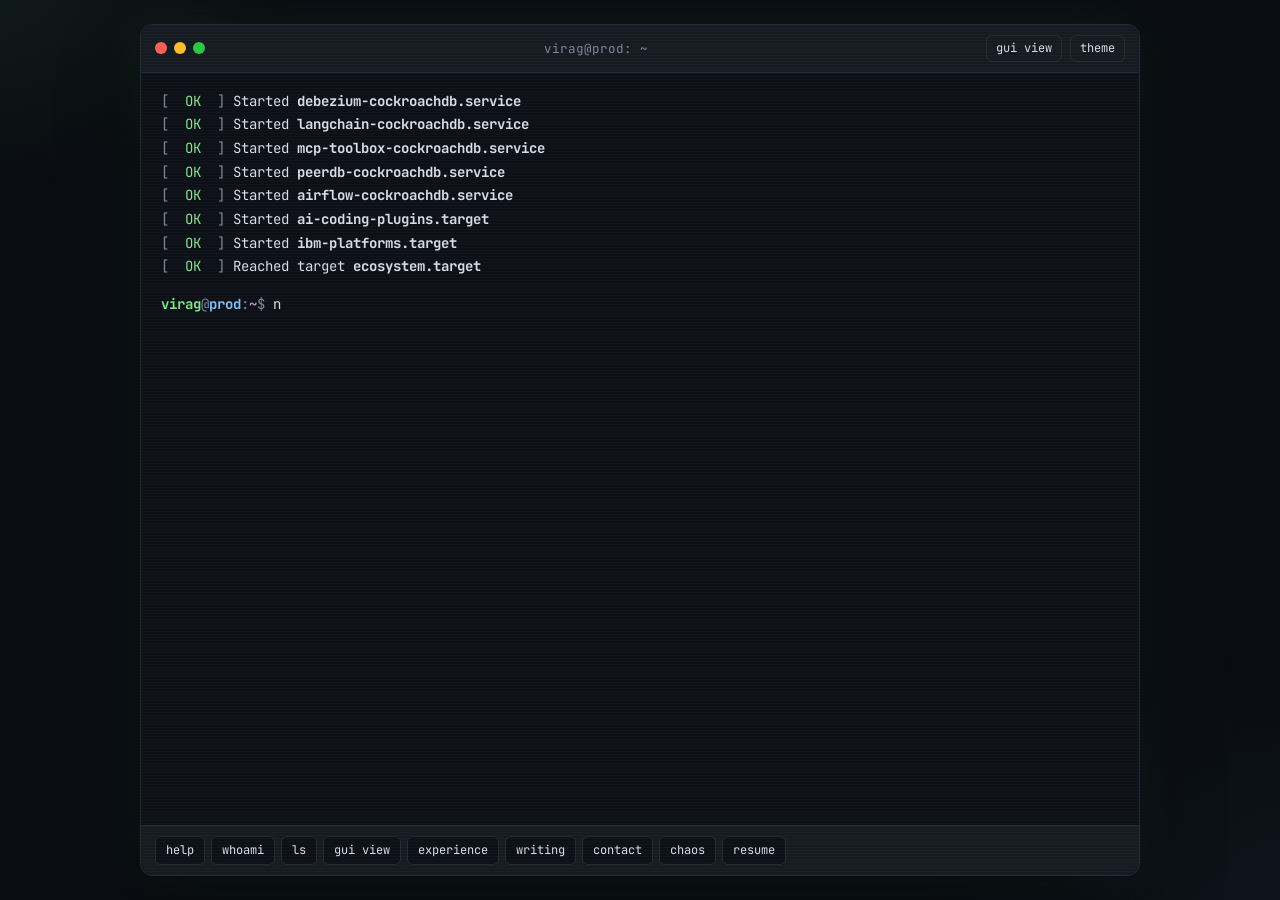
==== index.html @ ac218bf1 "site: awards, bugs found upstream, Fineract, watsonx pipeline and workshop, LangChain docs, hybrid I" ====
<!DOCTYPE html>
<html lang="en" data-theme="dark">
<head>
<meta charset="UTF-8" />
<meta name="viewport" content="width=device-width, initial-scale=1.0, viewport-fit=cover" />
<title>Virag Tripathi · Principal, AI Ecosystems Engineer</title>
<meta name="description" content="Principal, AI Ecosystems Engineer at Cockroach Labs. I wrote CockroachDB's integrations for Debezium, ClickHouse, LangChain, Google MCP Toolbox, Claude Code, Cursor, GitHub Copilot and OpenAI Codex." />
<meta property="og:title" content="Virag Tripathi · Principal, AI Ecosystems Engineer" />
<meta property="og:description" content="I build the integrations that put CockroachDB inside the tools developers already use." />
<meta property="og:type" content="website" />
<meta property="og:url" content="https://viragtripathi.github.io/" />
<meta name="theme-color" content="#0d1117" />
<link rel="preconnect" href="https://fonts.googleapis.com" />
<link rel="preconnect" href="https://fonts.gstatic.com" crossorigin />
<link href="https://fonts.googleapis.com/css2?family=JetBrains+Mono:wght@400;600;700&family=DM+Sans:wght@400;500;700&display=swap" rel="stylesheet" />
<style>
  :root, html[data-theme="dark"]{
    --bg:#0a0d12; --win:#0d1117; --bar:#161b22; --line:#232b36;
    --fg:#d7dde8; --dim:#7d8799; --green:#7ee787; --cyan:#79c0ff;
    --amber:#e3b341; --red:#ff7b72; --violet:#d2a8ff; --sel:rgba(121,192,255,.18);
    --glow:rgba(126,231,135,.07);
  }
  html[data-theme="light"]{
    --bg:#ebe7df; --win:#fbfaf6; --bar:#f1ede5; --line:#e0d9cc;
    --fg:#1d2330; --dim:#6a7180; --green:#1a7f37; --cyan:#0550ae;
    --amber:#9a6700; --red:#cf222e; --violet:#8250df; --sel:rgba(5,80,174,.12);
    --glow:rgba(26,127,55,.05);
  }
  *{box-sizing:border-box;margin:0;padding:0}
  html,body{height:100%}
  body{background:var(--bg);color:var(--fg);font-family:'JetBrains Mono',ui-monospace,Menlo,monospace;font-size:14px;line-height:1.55;
    display:flex;align-items:center;justify-content:center;padding:24px;transition:background .25s}
  body::before{content:"";position:fixed;inset:-40%;z-index:0;pointer-events:none;
    background:radial-gradient(600px 400px at 20% 20%,var(--glow),transparent 60%),radial-gradient(700px 500px at 80% 80%,rgba(121,192,255,.05),transparent 60%);
    animation:drift 26s ease-in-out infinite alternate}
  @keyframes drift{from{transform:translate3d(-2%,-1%,0) scale(1)}to{transform:translate3d(2%,2%,0) scale(1.06)}}
  ::selection{background:var(--sel)}
  a{color:var(--cyan);text-decoration:none;border-bottom:1px dotted currentColor;transition:color .15s}
  a:hover{color:var(--green)}

  /* dvh keeps the window inside the visible viewport on iOS Safari, where 100vh overshoots behind the toolbars */
  .window{position:relative;width:100%;max-width:1000px;height:calc(100vh - 48px);height:calc(100dvh - 48px);background:var(--win);border:1px solid var(--line);border-radius:12px;
    display:flex;flex-direction:column;overflow:hidden;z-index:1;
    box-shadow:0 30px 80px rgba(0,0,0,.35),0 0 60px var(--glow);
    animation:powerOn .5s ease both}
  @keyframes powerOn{0%{opacity:0;transform:scale(.985)}60%{opacity:1}100%{transform:none}}
  .window::after{content:"";pointer-events:none;position:absolute;inset:0;z-index:6;border-radius:12px;
    background:repeating-linear-gradient(0deg,rgba(255,255,255,.022) 0 1px,transparent 1px 3px)}
  html[data-theme="light"] .window::after{background:repeating-linear-gradient(0deg,rgba(0,0,0,.015) 0 1px,transparent 1px 3px)}
  .bar{display:flex;align-items:center;gap:12px;padding:10px 14px;background:var(--bar);border-bottom:1px solid var(--line);user-select:none;flex:none}
  .dots{display:flex;gap:7px}
  .dots i{width:12px;height:12px;border-radius:50%;display:block;background:#ff5f57;transition:transform .15s}
  .dots i:nth-child(2){background:#febc2e}.dots i:nth-child(3){background:#28c840}
  .dots:hover i{transform:scale(1.12)}
  .title{flex:1;text-align:center;color:var(--dim);font-size:12.5px}
  .actions{display:flex;gap:8px;margin-left:auto}
  .actions button{font:inherit;font-size:12px;color:var(--fg);background:transparent;border:1px solid var(--line);border-radius:6px;padding:3px 9px;cursor:pointer;transition:.15s}
  .actions button:hover{border-color:var(--green);color:var(--green);transform:translateY(-1px)}

  #screen{flex:1;overflow-y:auto;padding:18px 20px 10px;cursor:text;-webkit-overflow-scrolling:touch}
  #screen::-webkit-scrollbar{width:8px}#screen::-webkit-scrollbar-thumb{background:var(--line);border-radius:4px}
  .o{white-space:pre-wrap;word-break:break-word;animation:rise .18s ease both}
  @keyframes rise{from{opacity:0;transform:translateY(4px)}to{opacity:1;transform:none}}
  .o + .o{margin-top:2px}
  .gap{height:10px}
  .u{color:var(--green);font-weight:700}.h{color:var(--cyan);font-weight:700}.p{color:var(--violet)}.d{color:var(--dim)}
  .g{color:var(--green)}.c{color:var(--cyan)}.y{color:var(--amber)}.r{color:var(--red)}.v{color:var(--violet)}.b{font-weight:700}
  .line{display:flex;align-items:center;gap:8px;margin-top:4px}
  .line input{flex:1;background:transparent;border:0;outline:0;color:var(--fg);font:inherit;caret-color:var(--green)}
  .cl{font:inherit;background:none;border:0;color:var(--cyan);cursor:pointer;padding:0;border-bottom:1px dotted currentColor;transition:color .15s}
  .cl:hover{color:var(--green)}
  .grid2{display:grid;grid-template-columns:200px 1fr;column-gap:16px;row-gap:3px}
  .neo{display:flex;gap:28px;flex-wrap:wrap}
  .neo pre{color:var(--green);font:inherit;line-height:1.25;animation:pulseGlow 3.5s ease-in-out infinite}
  @keyframes pulseGlow{0%,100%{text-shadow:0 0 0 transparent}50%{text-shadow:0 0 14px var(--glow),0 0 2px currentColor}}
  .sw{display:inline-block;width:22px;height:12px;margin-right:3px;border-radius:2px}
  .card{border-left:2px solid var(--line);padding-left:14px;margin:6px 0 4px;transition:border-color .2s}
  .card:hover{border-left-color:var(--green)}
  .tag{color:var(--violet)}
  .chips{display:flex;flex-wrap:wrap;gap:6px;padding:10px 14px;border-top:1px solid var(--line);background:var(--bar);flex:none}
  .chips button{font:inherit;font-size:12px;color:var(--fg);background:var(--win);border:1px solid var(--line);border-radius:6px;padding:4px 10px;cursor:pointer;transition:.15s}
  .chips button:hover{border-color:var(--green);color:var(--green);transform:translateY(-2px)}
  @media(max-width:640px){
    body{padding:0;align-items:flex-start}
    .window{height:100vh;height:100dvh;border-radius:0;border:0}
    .grid2{grid-template-columns:1fr}
    .title{display:none}
    #screen{padding:14px}
    .chips{padding-bottom:calc(10px + env(safe-area-inset-bottom))}
  }

  /* GUI view, for people who do not live in a terminal */
  #gui{position:fixed;inset:0;overflow-y:auto;background:var(--win);font-family:'DM Sans',system-ui,sans-serif;font-size:16px;line-height:1.65;z-index:20;-webkit-overflow-scrolling:touch}
  #gui .wrap{max-width:820px;margin:0 auto;padding:56px 24px 80px;animation:rise .35s ease both}
  #gui .top{display:flex;justify-content:space-between;align-items:center;gap:12px;margin-bottom:40px}
  #gui .top button{font-family:'JetBrains Mono',monospace;font-size:13px;color:var(--fg);background:transparent;border:1px solid var(--line);border-radius:8px;padding:6px 12px;cursor:pointer}
  #gui .top button:hover{border-color:var(--green);color:var(--green)}
  #gui h1{font-size:clamp(34px,6vw,52px);line-height:1.1;letter-spacing:-.02em}
  #gui .role{font-size:19px;color:var(--green);font-weight:600;margin-top:8px;font-family:'JetBrains Mono',monospace}
  #gui h2{font-family:'JetBrains Mono',monospace;font-size:13px;letter-spacing:.14em;text-transform:uppercase;color:var(--dim);margin:48px 0 16px}
  #gui p{margin-top:12px}
  #gui .item{padding:16px 0;border-top:1px solid var(--line)}
  #gui .item h3{font-size:17px}
  #gui .item .meta{font-family:'JetBrains Mono',monospace;font-size:12.5px;color:var(--dim)}
  #gui .item .links{margin-top:8px;font-size:14px;display:flex;flex-wrap:wrap;gap:14px}
  @media (prefers-reduced-motion: reduce){*,*::before,*::after{transition:none!important;animation:none!important}}
</style>
</head>
<body>

<div class="window" id="win">
  <div class="bar">
    <span class="dots" aria-hidden="true"><i></i><i></i><i></i></span>
    <span class="title">virag@prod: ~</span>
    <span class="actions">
      <button id="guiBtn" type="button" title="Plain page view">gui view</button>
      <button id="themeBtn" type="button" title="Switch theme">theme</button>
    </span>
  </div>
  <div id="screen" role="log" aria-live="polite">
    <div id="out"></div>
    <div class="line" id="inputLine">
      <span class="ps1"><span class="u">virag</span><span class="d">@</span><span class="h">prod</span><span class="d">:</span><span class="p">~</span><span class="d">$</span></span>
      <input id="cmd" autocomplete="off" autocapitalize="off" autocorrect="off" spellcheck="false" aria-label="Type a command, or type help" />
    </div>
  </div>
  <div class="chips" id="chips"></div>
</div>

<div id="gui" hidden></div>

<noscript>
  <div style="max-width:760px;margin:40px auto;font-family:sans-serif;line-height:1.6;padding:0 20px">
    <h1>Virag Tripathi</h1>
    <p><b>Principal, AI Ecosystems Engineer at Cockroach Labs</b></p>
    <p>I build the integrations that put CockroachDB inside the tools developers already use. I wrote CockroachDB's connectors for Debezium and ClickHouse, its LangChain integration, its Google MCP Toolbox integration and its plugins for Claude Code, Cursor, GitHub Copilot and OpenAI Codex.</p>
    <p><a href="https://github.com/viragtripathi">GitHub</a> · <a href="https://www.linkedin.com/in/virag">LinkedIn</a> · <a href="https://medium.com/@virag.tripathi">Medium</a> · <a href="resume.html">Resume</a></p>
  </div>
</noscript>

<script>
(function(){
"use strict";

/* ---------- content ---------- */

const ABOUT = [
  `I build the integrations that put CockroachDB inside the tools developers and data teams already use. I wrote CockroachDB's connectors for Debezium and ClickHouse, its LangChain integration, its Google MCP Toolbox integration and its plugins for Claude Code, Cursor, GitHub Copilot and OpenAI Codex.`,
  `I started that work from scratch, and the role I hold now was created around it. The code lives upstream across the cockroachdb, cockroachlabs, debezium, PeerDB, googleapis and langchain-ai GitHub orgs, not just my own account, and two of my demos run live on demos.cockroachlabs.com. Along the way I keep finding and filing bugs in CockroachDB itself, which is what happens when you push a database through other people's systems.`,
  `Before Cockroach Labs I spent more than two decades in data integration, messaging and distributed systems at Redis, TIBCO, JetBlue, Delta Air Lines and Cingular Wireless. President's Club at Cockroach Labs and three times at Redis, plus the Redis CEO Award. I still write the code myself, and I still think the best way to win a partner over is to build something real with them.`
];

const SHIP = [
  { k:"debezium-cockroachdb", alias:["debezium","dbz","cdc","kafka","confluent"],
    short:"Debezium source connector and JDBC sink, both on Confluent Hub",
    title:"Debezium connector and JDBC sink for CockroachDB",
    body:`I wrote the Debezium connector for CockroachDB from the first line of code. The Debezium project adopted it as an official connector and it has since graduated out of incubating. I also built CockroachDB support into the Debezium JDBC sink, so changes stream into CockroachDB as well as out of it, and published both on Confluent Hub.`,
    tags:["java","kafka connect","cdc","changefeeds"],
    links:[["https://github.com/debezium/debezium-connector-cockroachdb","source"],
           ["https://debezium.io/documentation/reference/stable/connectors/cockroachdb.html","docs"],
           ["https://www.confluent.io/hub/cockroachdb/debezium-connector-cockroachdb","confluent hub, source"],
           ["https://www.confluent.io/hub/cockroachdb/debezium-connector-jdbc","confluent hub, jdbc sink"],
           ["https://github.com/viragtripathi/debezium-cockroachdb-examples","examples"]] },
  { k:"langchain-cockroachdb", alias:["langchain","langgraph","lc"],
    short:"official CockroachDB integration for LangChain and LangGraph",
    title:"langchain-cockroachdb",
    body:`I designed and wrote langchain-cockroachdb, the official CockroachDB integration for LangChain and LangGraph, and I maintain it. It covers vector search, hybrid search, chat history, LangGraph checkpointers and a LangGraph long term memory store with reconciliation and conflict checks. I also wrote the CockroachDB pages in the LangChain provider docs.`,
    tags:["python","langgraph","vector search","agent memory"],
    links:[["https://github.com/cockroachdb/langchain-cockroachdb","source"],
           ["https://pypi.org/project/langchain-cockroachdb/","pypi"],
           ["https://docs.langchain.com/oss/python/integrations/providers/cockroachdb","langchain docs"]] },
  { k:"ai-coding-plugins", alias:["plugins","claude","cursor","copilot","codex","chatgpt","skills"],
    short:"CockroachDB plugins for Claude Code, Cursor, Copilot, Codex and ChatGPT",
    title:"AI coding plugins",
    body:`I designed and built the CockroachDB plugins for Claude Code, Cursor, GitHub Copilot and OpenAI Codex. Developers can design schemas, write and tune queries and run clusters without leaving their coding assistant. Every plugin ships the shared CockroachDB agent skills library, where I wrote the application development and local cluster skills and hardened the full library to pass marketplace security review. OpenAI approved the ChatGPT plugin in October 2026.`,
    tags:["mcp","agent skills","typescript","go"],
    links:[["https://github.com/cockroachdb/claude-plugin","claude code"],
           ["https://github.com/cockroachdb/cursor-plugin","cursor"],
           ["https://github.com/cockroachdb/copilot-plugin","copilot"],
           ["https://github.com/cockroachdb/codex-plugin","codex"],
           ["https://chatgpt.com/plugins/plugin_asdk_app_6ae160c3d9e48191aaeffd03cc5ef09d","chatgpt"],
           ["https://www.cockroachlabs.com/blog/cockroachdb-plugin-for-chatgpt-and-codex/","launch blog"],
           ["https://github.com/cockroachlabs/cockroachdb-skills","skills library"]] },
  { k:"mcp-toolbox", alias:["mcp","google","toolbox","genai-toolbox"],
    short:"CockroachDB in Google's MCP Toolbox for Databases",
    title:"Google MCP Toolbox for Databases",
    body:`I wrote the CockroachDB integration for Google's MCP Toolbox for Databases and worked with the Google team to get it merged. AI agents can now work with CockroachDB alongside Google Cloud databases through one toolbox. I also wrote the MCP Toolbox blog on cross cloud agents with the Google team.`,
    tags:["go","mcp","google cloud"],
    links:[["https://mcp-toolbox.dev/integrations/cockroachdb/source/","docs"],
           ["https://github.com/googleapis/genai-toolbox","source"],
           ["https://medium.com/@mcp_toolbox/multi-source-reasoning-with-cockroachdb-and-google-cloud-databases-using-mcp-toolbox-64c39ea878f5","blog"]] },
  { k:"peerdb-clickhouse", alias:["peerdb","clickhouse","ch"],
    short:"native CockroachDB connector for PeerDB, streaming into ClickHouse",
    title:"CockroachDB to ClickHouse with PeerDB",
    body:`I wrote the native CockroachDB connector for PeerDB, the CDC engine behind ClickHouse. Teams keep CockroachDB as the system of record and stream every change into ClickHouse for real time analytics. Validated with a full CDC mirror on a five node cluster with node kills mid stream, counts and checksums matched.`,
    tags:["go","cdc","changefeeds","analytics"],
    links:[["https://github.com/PeerDB-io/peerdb","source"],
           ["https://docs.peerdb.io/connect/cockroachdb","setup guide"],
           ["https://github.com/viragtripathi/peerdb-cockroachdb-examples","examples"]] },
  { k:"airflow-cockroachdb", alias:["airflow","apache-airflow","airflow-patch","airflow-poc"],
    short:"Airflow support for CockroachDB, the compatibility patch",
    title:"Apache Airflow on CockroachDB",
    body:`I built Airflow support for CockroachDB. The Airflow project does not carry CockroachDB compatibility in core, so I wrote and maintain the patch that lets the standard Airflow release run on CockroachDB, handling the retry behavior that otherwise crashes the scheduler. Validated on a single node and on a five node, three region cluster with two schedulers under load. The patch is headed to the cockroachdb GitHub org.`,
    tags:["python","workflow orchestration","postgres compatibility"],
    links:[["https://github.com/viragtripathi/cockroachdb-airflow-poc","source"]] },
  { k:"chaos-demo", alias:["chaos-demo","resilience"],
    short:"16 agents, one region outage, zero failed turns",
    title:"The chaos demo",
    body:`A live resilience demo. 16 LangGraph agents kept working on CockroachDB through a simulated region outage, 1,759 agent turns with zero failures. It runs live on demos.cockroachlabs.com, and the multi region chaos cluster is open source if you want to break one yourself. Or type chaos right here.`,
    tags:["multi region","langgraph","toxiproxy","haproxy"],
    links:[["https://demos.cockroachlabs.com/","demos.cockroachlabs.com"],
           ["https://github.com/viragtripathi/cockroach-chaos-demo","chaos cluster"]] },
  { k:"ibm-platforms", alias:["ibm","power","linuxone","s390x","ppc64le","z","watsonx","lakehouse"],
    short:"CockroachDB certified on IBM Power and IBM Cloud, validated on LinuxONE, a lakehouse path to watsonx.data",
    title:"IBM Power, IBM Cloud, LinuxONE and watsonx.data",
    body:`I shipped the CockroachDB certification on IBM Power Systems and IBM Cloud, announced at IBM's Announcement Day in May 2026, and drove the validation on IBM LinuxONE. I also validated a single CockroachDB cluster spanning IBM Z and x86 nodes, which surfaced a cross architecture bug in the vectorized engine that I filed upstream with a workaround. On the data side I built an open source pipeline from CockroachDB into IBM watsonx.data and Apache Iceberg, presented at IBM's Tech Acceleration Workshop, and wrote the IBM Community blog on running CockroachDB on LinuxONE.`,
    tags:["s390x","ppc64le","iceberg","mainframe modernization"],
    links:[["https://community.ibm.com/community/user/blogs/virag-tripathi/2026/07/16/cockroachdb-on-ibm-linuxone-distributed-sql-for-ai","ibm community blog"],
           ["https://github.com/viragtripathi/cockroachdb-watsonx-data-pipeline","watsonx.data pipeline"]] },
  { k:"banko-ai", alias:["banko","rag"],
    short:"multi agent banking assistant on a single CockroachDB cluster",
    title:"Banko AI",
    body:`I rebuilt Banko AI, a multi agent banking assistant that runs RAG, agents and memory on a single CockroachDB cluster, and packaged it for PyPI and Docker. It also runs live on demos.cockroachlabs.com, and I presented the resilient agentic AI story built on this work at AWS re:Invent 2025.`,
    tags:["python","rag","agents","vector search"],
    links:[["https://github.com/cockroachlabs-field/banko-ai-assistant","source"],
           ["https://demos.cockroachlabs.com/","demos.cockroachlabs.com"],
           ["https://www.cockroachlabs.com/blog/resilient-genai-agentic-apps-intelligent-memory/","re:invent recap"]] },
  { k:"vectordbbench", alias:["vdbb","benchmark","bench"],
    short:"CockroachDB in the open source vector database benchmark",
    title:"VectorDBBench",
    body:`I added CockroachDB to VectorDBBench, the open source vector database benchmark.`,
    tags:["python","vector search","benchmarks"],
    links:[["https://github.com/zilliztech/VectorDBBench","source"]] },
  { k:"upstream", alias:["contrib","contributions","core","cockroach-core","sqlalchemy","cloud-mcp","issues","bugs","fineract","docs"],
    short:"cockroach core, sqlalchemy, fineract, docs, and the bugs I found along the way",
    title:"Upstream contributions and bugs found",
    body:`Some work is a line in someone else's repo rather than a connector with my name on it. Platform enablement in CockroachDB core for IBM Z (s390x) and IBM Power (ppc64le), done with our engineering team. The sqlalchemy-cockroachdb dialect work that unblocked Airflow. Upstream tickets in Apache Fineract for running it on CockroachDB. CockroachDB product docs on changefeeds and the LangChain provider docs. Cockroach Cloud MCP features worked through with engineering from customer feedback. And the bugs that integration work shakes loose, a plan cache regression triggered by user defined functions, a COMMIT path that ignored statement timeouts during quorum loss, a SHOW PARTITIONS failure the PeerDB connector surfaced, vector index gaps on regional by row tables and a cross architecture endianness panic in the vectorized engine, several already fixed in point releases.`,
    tags:["go","python","postgres compatibility","bug reports"],
    links:[["https://github.com/cockroachdb/cockroach","cockroachdb/cockroach"],
           ["https://github.com/cockroachdb/sqlalchemy-cockroachdb","sqlalchemy-cockroachdb"],
           ["https://github.com/cockroachdb/docs","cockroachdb/docs"]] },
  { k:"tools", alias:["crdb-dump","jdbc","analyzer"],
    short:"small open source tools I keep using",
    title:"Tools I built and maintain",
    body:`crdb-dump exports and imports schema and data as SQL, JSON, YAML or CSV. The JDBC wrapper retries transient errors with no application code changes. The analyzer runs diagnostics and performance checks.`,
    tags:["go","java","python"],
    links:[["https://github.com/viragtripathi/crdb-dump","crdb-dump"],
           ["https://github.com/viragtripathi/cockroachdb-jdbc-wrapper","jdbc-wrapper"],
           ["https://github.com/viragtripathi/cockroachdb-analyzer","analyzer"]] },
  { k:"redis-connect", alias:["redis","redis-era","docker-extension","redis-enterprise"],
    short:"from my Redis years, the CDC platform and a Docker extension with 50k+ installs",
    title:"Redis Connect and the Redis Enterprise Docker Extension",
    body:`Before CockroachDB I built Redis Connect, the change data capture and data integration platform for Redis Enterprise, and owned that domain in the field. It ran in production as the CDC path at Fortune 100 customers in consumer tech, telecom and financial services, and its Docker image has passed 10,000 pulls. I also wrote the Redis Enterprise Docker Extension, one click Redis Enterprise for development and test, which has passed 50,000 installs on Docker Hub.`,
    tags:["java","cdc","redis enterprise","docker"],
    links:[["https://github.com/redis-field-engineering/redis-connect-dist","redis connect"],
           ["https://hub.docker.com/r/redislabs/redis-connect","redis connect on docker hub"],
           ["https://hub.docker.com/r/virag/redis-enterprise-docker-extension","docker extension"],
           ["https://github.com/redis-field-engineering/redis-enterprise-docker-extension","extension source"]] },
  { k:".internal", alias:["internal","secret","classified"], hidden:true,
    short:"not public yet",
    title:"Permission denied",
    body:`Some of my favorite work is still internal. I can say this much. I took a real time voice AI coaching app from prototype to production on Google Cloud and contributed the model catalog and realtime session handling to the shared AI gateway behind it, and I am a core contributor to an adaptive long term memory system for AI agents. All of it runs on CockroachDB.`,
    tags:["voice ai","agent memory","google cloud"], links:[] }
];

const JOBS = [
  ["Jan 2026","now","Principal, AI Ecosystems Engineer","Cockroach Labs",`Built CockroachDB's AI and ecosystem integrations from scratch. The role was created around that work. President's Club 2026.`],
  ["Feb 2024","Dec 2025","Principal Solutions Architect","Cockroach Labs",`Technical lead on IBM, core banking, CDC and AI partnerships. Wrote the Debezium connector and led CockroachDB's validation on IBM LinuxONE and Power.`],
  ["Nov 2020","Feb 2024","Principal Field Engineer","Redis",`Built Redis Connect, the CDC and data integration platform for Redis Enterprise, running in production at Fortune 100 customers. Wrote the Redis Enterprise Docker Extension, 50k+ installs on Docker Hub.`],
  ["Aug 2018","Nov 2020","Solutions Architect","Redis",`President's Club in 2018 and 2020, three times overall at Redis, plus the Redis CEO Award. Hit 160% of ARR goal in 2020, with the most net new logos in the Americas.`],
  ["Aug 2015","Aug 2018","Global Solutions Architect","TIBCO Software",""],
  ["Apr 2014","Aug 2015","Big Data Consultant","JetBlue Airways",""],
  ["Aug 2010","Apr 2014","Senior Specialty Developer","Delta Air Lines",""],
  ["Jul 2008","Aug 2010","Senior Consultant, Professional Services","TIBCO Software",""],
  ["Sep 2003","Jul 2008","Senior Developer","Delta Technology",""],
  ["May 2000","Sep 2003","Senior Developer","Cingular Wireless",""]
];
const EDU = "B.Sc. in Mathematics and Physics, Deendayal Upadhyay Gorakhpur University";

const WRITING = [
  ["https://www.cockroachlabs.com/blog/cockroachdb-plugin-for-chatgpt-and-codex/","The CockroachDB plugin for ChatGPT and Codex, the launch blog","cockroachlabs.com"],
  ["https://medium.com/@mcp_toolbox/multi-source-reasoning-with-cockroachdb-and-google-cloud-databases-using-mcp-toolbox-64c39ea878f5","Cross cloud AI agents with CockroachDB and Google Cloud databases, written with the Google team","MCP Toolbox on Medium"],
  ["https://community.ibm.com/community/user/blogs/virag-tripathi/2026/07/16/cockroachdb-on-ibm-linuxone-distributed-sql-for-ai","CockroachDB on IBM LinuxONE, distributed SQL for AI","IBM Community"],
  ["https://medium.com/@virag.tripathi/building-agentic-ai-on-resilient-data-from-oltp-to-lakehouse-with-watsonx-cockroachdb-107426db91e0","Building agentic AI on resilient data, from OLTP to lakehouse with watsonx and CockroachDB","Medium"],
  ["https://medium.com/@virag.tripathi/from-vector-search-to-durable-ai-agents-langchain-langgraph-and-cockroachdb-be1321d6fb50","From vector search to durable AI agents with LangChain, LangGraph and CockroachDB","Medium"],
  ["https://medium.com/@virag.tripathi","Everything else, cloud native core banking with Apache Fineract, vector search, JDBC retries","Medium"],
  ["https://www.cockroachlabs.com/blog/resilient-genai-agentic-apps-intelligent-memory/","Presented Build Resilient GenAI and Agentic Apps with Intelligent Memory at AWS re:Invent 2025","talk"],
  ["https://github.com/viragtripathi/cockroachdb-watsonx-data-pipeline","Presented the CockroachDB to watsonx.data lakehouse pipeline at IBM's Tech Acceleration Workshop, April 2026","talk"],
  ["https://cockroachdb-ai.devpost.com/","Judge for the CockroachDB and AWS hackathon on agentic memory, 600+ submissions","Devpost"]
];

const CONTACT = [
  ["email","mailto:virag.tripathi@gmail.com","virag.tripathi@gmail.com"],
  ["linkedin","https://www.linkedin.com/in/virag","linkedin.com/in/virag"],
  ["github","https://github.com/viragtripathi","github.com/viragtripathi"],
  ["medium","https://medium.com/@virag.tripathi","medium.com/@virag.tripathi"],
  ["x","https://x.com/viragmtripathi","x.com/viragmtripathi"]
];

/* ---------- terminal plumbing ---------- */

const $ = s => document.querySelector(s);
const out = $("#out"), input = $("#cmd"), screen = $("#screen");
const reduce = window.matchMedia("(prefers-reduced-motion: reduce)").matches;
let fast = reduce, busy = false;
const hist = []; let hi = 0;
const PS1 = $(".ps1").innerHTML;

const esc = s => String(s).replace(/[&<>"]/g, c => ({"&":"&amp;","<":"&lt;",">":"&gt;",'"':"&quot;"}[c]));
const sleep = ms => new Promise(r => setTimeout(r, fast ? 0 : ms));
const A = (href, text) => `<a href="${href}" target="_blank" rel="noopener">${esc(text)}</a>`;
const C = (cmd, label) => `<button class="cl" type="button" data-cmd="${esc(cmd)}">${esc(label || cmd)}</button>`;
function print(html, cls){ const d = document.createElement("div"); d.className = "o" + (cls ? " " + cls : ""); d.innerHTML = html; out.appendChild(d); screen.scrollTop = screen.scrollHeight; return d; }
const gap = () => print("", "gap");
function hash(s){ let h = 2166136261; for (const ch of s){ h ^= ch.charCodeAt(0); h = Math.imul(h, 16777619); } return (h >>> 0).toString(16).padStart(8,"0").slice(0,7); }
function find(name){ name = (name||"").toLowerCase().replace(/^~\/shipped\//,"").replace(/\/$/,""); return SHIP.find(s => s.k === name || s.alias.includes(name)); }

/* ---------- matrix rain ---------- */

let fxTimer = null;
function runMatrix(ms){
  if(fxTimer) return;
  const win = $("#win");
  const c = document.createElement("canvas");
  c.style.cssText = "position:absolute;inset:0;z-index:5;pointer-events:none;border-radius:12px";
  win.appendChild(c);
  const r = win.getBoundingClientRect(); c.width = r.width; c.height = r.height;
  const ctx = c.getContext("2d");
  const fs = 14, cols = Math.floor(c.width / fs), drops = new Array(cols).fill(1);
  const glyphs = "アイウエオカキクケコサシスセソ01{}<>/=;CRDBSQL";
  const dark = document.documentElement.dataset.theme !== "light";
  fxTimer = setInterval(() => {
    ctx.fillStyle = dark ? "rgba(13,17,23,0.14)" : "rgba(251,250,246,0.2)";
    ctx.fillRect(0, 0, c.width, c.height);
    ctx.fillStyle = dark ? "#7ee787" : "#1a7f37";
    ctx.font = fs + "px 'JetBrains Mono',monospace";
    for(let i = 0; i < drops.length; i++){
      ctx.fillText(glyphs[Math.floor(Math.random() * glyphs.length)], i * fs, drops[i] * fs);
      if(drops[i] * fs > c.height && Math.random() > 0.975) drops[i] = 0;
      drops[i]++;
    }
  }, 50);
  setTimeout(() => { clearInterval(fxTimer); fxTimer = null; c.remove(); }, ms);
}

/* ---------- commands ---------- */

const HELP = [
  ["whoami","who I am, in one line"],
  ["about","the longer version"],
  ["neofetch","system info, human edition"],
  ["ls","everything I have shipped"],
  ["cat <name>","details on one project, try cat debezium"],
  ["open <name>","open a project's main link"],
  ["experience","git log of my career"],
  ["writing","blogs, talks and community"],
  ["resume","printable resume"],
  ["contact","how to reach me"],
  ["chaos","kill a region and watch the agents keep going"],
  ["gui","plain page view, no terminal skills needed"],
  ["theme","switch light and dark"],
  ["clear","clear the screen"]
];

const CMD = {
  help(){
    print(`<span class="b">available commands</span>`);
    print(`<div class="grid2">${HELP.map(([c,d]) => `<span>${C(c.split(" ")[0], c)}</span><span class="d">${esc(d)}</span>`).join("")}</div>`);
    print(`<span class="d">tab completes, arrow keys walk history. a few commands are not listed.</span>`);
  },
  whoami(){
    print(`<span class="g b">virag tripathi</span> <span class="d">·</span> principal, ai ecosystems engineer <span class="d">@</span> <span class="c">cockroach labs</span>`);
    print(`I build the integrations that put CockroachDB inside the tools developers already use.`);
  },
  about(){ ABOUT.forEach((p,i) => { if(i) gap(); print(esc(p)); }); },
  neofetch(){
    const art =
`      .-~~~~~~~~-.
     (            )
     |~-.______.-~|
     |            |
     |~-.______.-~|
     |   crdb     |
     |~-.______.-~|
      \`-.______.-'`;
    const rows = [
      ["role","Principal, AI Ecosystems Engineer"],
      ["company","Cockroach Labs"],
      ["uptime","26 years shipping software"],
      ["kernel","distributed sql"],
      ["shell","go · java · python"],
      ["packages","debezium, langchain, mcp-toolbox, peerdb, airflow, claude-code, cursor, copilot, codex"],
      ["awards","President's Club at Cockroach Labs, 3x at Redis, Redis CEO Award"],
      ["languages","English, Hindi, Bhojpuri"],
      ["based","Tampa, FL"]
    ];
    const sw = ["--red","--amber","--green","--cyan","--violet","--fg"].map(v => `<span class="sw" style="background:var(${v})"></span>`).join("");
    print(`<div class="neo"><pre>${esc(art)}</pre><div><span class="u">virag</span><span class="d">@</span><span class="h">prod</span>\n<span class="d">${"-".repeat(10)}</span>\n${rows.map(([k,v]) => `<span class="y">${k.padEnd(10," ")}</span>${esc(v)}`).join("\n")}\n\n${sw}</div></div>`);
  },
  ls(args){
    const all = args.includes("-a") || args.includes("-la") || args.includes("-al");
    print(`<span class="d">~/shipped</span>`);
    SHIP.filter(s => all || !s.hidden).forEach(s => {
      print(`<span class="d">${s.hidden ? "d---------" : "drwxr-xr-x"}</span>  ${C("cat " + s.k, s.k.padEnd(22," "))}  <span class="d">${esc(s.short)}</span>`);
    });
    gap(); print(`<span class="d">type cat &lt;name&gt; or click one. two of these run live on ${A("https://demos.cockroachlabs.com/","demos.cockroachlabs.com")}.</span>`);
  },
  cat(args){
    if(!args.length){ print(`<span class="r">cat: missing file name.</span> try ${C("cat debezium")}`); return; }
    if(args[0] === "about.txt" || args[0] === "about") return CMD.about();
    const s = find(args[0]);
    if(!s){ print(`<span class="r">cat: ${esc(args[0])}: no such file.</span> try ${C("ls")}`); return; }
    print(`<span class="g b">${esc(s.title)}</span>`);
    print(`<div class="card">${esc(s.body)}\n<span class="tag">${s.tags.map(t => "#" + t.replace(/ /g,"-")).join("  ")}</span>${s.links.length ? "\n" + s.links.map(([u,l]) => A(u,l)).join("  ") : ""}</div>`);
  },
  open(args){
    const s = find(args[0]);
    if(!s || !s.links.length){ print(`<span class="r">open: nothing to open for ${esc(args[0]||"")}.</span>`); return; }
    print(`opening ${A(s.links[0][0], s.links[0][1])} ...`);
    window.open(s.links[0][0], "_blank", "noopener");
  },
  experience(){
    JOBS.forEach(([from,to,role,org,note], i) => {
      print(`<span class="y">commit ${hash(role+org+from)}</span>${i===0 ? ` <span class="c">(HEAD -&gt; main)</span>` : ""}`);
      print(`<span class="d">Date    ${from} to ${to}</span>`);
      print(`    <span class="b">${esc(role)}</span> <span class="d">·</span> <span class="c">${esc(org)}</span>${note ? "\n    " + esc(note) : ""}`);
      gap();
    });
    print(`<span class="y">commit ${hash(EDU)}</span> <span class="d">(root)</span>\n    ${esc(EDU)}`);
  },
  writing(){
    WRITING.forEach(([u,t,w]) => print(`<span class="g">›</span> ${A(u,t)} <span class="d">${esc(w)}</span>`));
  },
  resume(){
    print(`${A("resume.html","resume.html")} <span class="d">opens a printable page. save as PDF from your browser.</span>`);
  },
  contact(){
    print(`<div class="grid2">${CONTACT.map(([k,u,t]) => `<span class="y">${k}</span><span>${A(u,t)}</span>`).join("")}</div>`);
  },
  demos(){
    print(`two of my demos run live on ${A("https://demos.cockroachlabs.com/","demos.cockroachlabs.com")}, the chaos demo and Banko AI. or type ${C("chaos")} for the in-browser version.`);
  },
  async chaos(){
    busy = true;
    print(`<span class="d">simulation running in your browser. the numbers mirror my live demo.</span>`);
    const regs = ["us-east1","us-west2","europe-west1"].map(r => print(`<span class="g">●</span> ${r.padEnd(14," ")}3 nodes  healthy`));
    await sleep(500);
    print(`starting 16 LangGraph agents on CockroachDB ...`);
    const meter = print("");
    const total = 1759; let turns = 0, killed = false;
    while(turns < total){
      turns = Math.min(total, turns + 9 + Math.floor(Math.random()*14));
      if(!killed && turns > 520){
        killed = true;
        regs[0].innerHTML = `<span class="r">✗</span> us-east1      3 nodes  <span class="r">unreachable</span>`;
        print(`<span class="r">✗ region us-east1 lost</span>`);
        await sleep(450);
        print(`<span class="c">↻ ranges elect new leaseholders in us-west2 and europe-west1</span>`);
      }
      meter.innerHTML = `agents <span class="b">16</span>   turns <span class="b">${turns.toLocaleString()}</span>   failed <span class="g b">0</span>`;
      screen.scrollTop = screen.scrollHeight;
      await sleep(16);
    }
    print(`<span class="g">✓ ${total.toLocaleString()} turns, 0 failed. the agents never noticed.</span>`);
    print(`<span class="d">the real one runs on ${A("https://demos.cockroachlabs.com/","demos.cockroachlabs.com")}.</span>`);
    busy = false;
  },
  matrix(){
    if(reduce){ print(`<span class="d">motion is reduced on this device, so the rain stays off.</span>`); return; }
    runMatrix(7000);
    print(`<span class="g">wake up, neo. the schema follows you.</span>`);
  },
  gui(){ showGui(true); print(`<span class="d">opened gui view. type anything to come back.</span>`); },
  theme(args){
    const root = document.documentElement;
    const next = args[0] === "light" || args[0] === "dark" ? args[0] : (root.dataset.theme === "dark" ? "light" : "dark");
    root.dataset.theme = next;
    try { localStorage.setItem("theme", next); } catch(e){}
    print(`<span class="d">theme set to ${next}.</span>`);
  },
  clear(){ out.innerHTML = ""; },
  history(){ hist.forEach((h,i) => print(`<span class="d">${String(i+1).padStart(4," ")}</span>  ${esc(h)}`)); },
  pwd(){ print("/home/virag"); },
  date(){ print(new Date().toString()); },
  echo(args){ print(esc(args.join(" "))); },
  sudo(args){
    if(args.join(" ").toLowerCase() === "hire virag"){
      print(`<span class="d">[sudo] password for recruiter: ********</span>`);
      print(`<span class="g">access granted.</span> the fastest path is ${A("mailto:virag.tripathi@gmail.com","virag.tripathi@gmail.com")} or ${A("https://www.linkedin.com/in/virag","linkedin")}.`);
    } else {
      print(`<span class="r">you are not in the sudoers file.</span> this incident will be reported. <span class="d">(hint, sudo hire virag)</span>`);
    }
  },
  rm(args){
    if(args.some(a => a.includes("r")) ) print(`<span class="y">nice try.</span> this box survives failures the same way a CockroachDB cluster does.`);
    else print(`<span class="r">rm: permission denied</span>`);
  },
  cockroach(args){
    if(args.includes("--insecure")) print(`<span class="y">not on my watch.</span> use --certs-dir.`);
    else print(`<span class="d">usage</span> cockroach demo  <span class="d">or try</span> ${C("chaos")}`);
  },
  exit(){ print(`there is no exit. only more integrations.`); },
  vim(){ print(`<span class="d">you are now stuck in vim. kidding. type</span> ${C("help")}`); },
  coffee(){ print(`☕ brewing ... done. now back to shipping.`); }
};
CMD["?"] = CMD.help; CMD.man = CMD.help; CMD.git = (a) => (a[0] === "log" ? CMD.experience() : print(`<span class="d">try</span> ${C("git log")}`));
CMD.cd = (a) => print(a[0] ? `<span class="d">you are already where the work is.</span>` : "");
CMD.emacs = CMD.vim; CMD.nano = CMD.vim; CMD.quit = CMD.exit; CMD.logout = CMD.exit;
CMD.cmatrix = CMD.matrix; CMD.neo = CMD.matrix;

async function run(raw, echo = true){
  const line = raw.trim();
  if(echo) print(`${PS1} ${esc(line)}`);
  if(!line) return;
  hist.push(line); hi = hist.length;
  const [name, ...args] = line.split(/\s+/);
  const fn = CMD[name.toLowerCase()];
  if(fn) await fn(args);
  else if(find(name)) await CMD.cat([name]);
  else print(`<span class="r">command not found: ${esc(name)}</span>. type ${C("help")}`);
}

/* ---------- input handling ---------- */

input.addEventListener("keydown", async e => {
  if(!$("#gui").hidden){ showGui(false); }
  if(e.key === "Enter"){
    if(busy){ e.preventDefault(); return; }
    const v = input.value; input.value = "";
    await run(v);
  } else if(e.key === "ArrowUp"){
    if(hi > 0){ hi--; input.value = hist[hi]; } e.preventDefault();
  } else if(e.key === "ArrowDown"){
    if(hi < hist.length - 1){ hi++; input.value = hist[hi]; } else { hi = hist.length; input.value = ""; } e.preventDefault();
  } else if(e.key === "Tab"){
    e.preventDefault();
    const parts = input.value.split(/\s+/);
    const pool = parts.length > 1 ? SHIP.filter(s => !s.hidden).map(s => s.k) : Object.keys(CMD);
    const cur = parts[parts.length - 1];
    const hits = pool.filter(w => w.startsWith(cur));
    if(hits.length === 1){ parts[parts.length - 1] = hits[0]; input.value = parts.join(" ") + " "; }
    else if(hits.length > 1){ print(`${PS1} ${esc(input.value)}`); print(`<span class="d">${hits.join("   ")}</span>`); }
  } else if(e.key === "l" && e.ctrlKey){
    e.preventDefault(); CMD.clear();
  }
});

document.addEventListener("click", async e => {
  const b = e.target.closest("[data-cmd]");
  if(b){ if(busy) return; e.preventDefault(); await run(b.dataset.cmd); input.focus({preventScroll:true}); return; }
  if(e.target.closest("#screen") && !window.getSelection().toString() && !e.target.closest("a")) input.focus({preventScroll:true});
});

const CHIPS = ["help","whoami","ls","gui","experience","writing","contact","chaos","resume"];
$("#chips").innerHTML = CHIPS.map(c => `<button type="button" data-cmd="${c}">${c === "gui" ? "gui view" : c}</button>`).join("");
$("#themeBtn").addEventListener("click", () => run("theme"));
$("#guiBtn").addEventListener("click", () => showGui(true));

/* ---------- gui view ---------- */

function showGui(on){
  const g = $("#gui");
  if(on && !g.innerHTML) g.innerHTML = buildGui();
  g.hidden = !on;
  if(on) g.scrollTop = 0; else input.focus({preventScroll:true});
}
function buildGui(){
  const L = links => links.map(([u,l]) => A(u,l)).join("");
  return `<div class="wrap">
    <div class="top"><span class="d" style="font-family:'JetBrains Mono',monospace;font-size:13px">viragtripathi.github.io</span>
      <button type="button" onclick="document.getElementById('gui').hidden=true;document.getElementById('cmd').focus()">back to terminal</button></div>
    <h1>Virag Tripathi</h1>
    <div class="role">Principal, AI Ecosystems Engineer · Cockroach Labs</div>
    ${ABOUT.map(p => `<p>${esc(p)}</p>`).join("")}
    <p>${CONTACT.map(([k,u,t]) => A(u, k)).join(" · ")} · ${A("resume.html","resume")}</p>
    <h2>What I built</h2>
    ${SHIP.map(s => `<div class="item"><h3>${esc(s.hidden ? "Internal AI tools" : s.title)}</h3><p>${esc(s.body.replace(/^Some of my favorite work is still internal\. I can say this much\. /,""))}</p>${s.links.length ? `<div class="links">${L(s.links)}</div>` : ""}</div>`).join("")}
    <h2>Experience</h2>
    ${JOBS.map(([f,t,r,o,n]) => `<div class="item"><h3>${esc(r)}, ${esc(o)}</h3><div class="meta">${f} to ${t}</div>${n ? `<p>${esc(n)}</p>` : ""}</div>`).join("")}
    <div class="item"><h3>Education</h3><p>${esc(EDU)}</p></div>
    <h2>Writing, talks and community</h2>
    ${WRITING.map(([u,t,w]) => `<div class="item">${A(u,t)} <span class="meta">${esc(w)}</span></div>`).join("")}
  </div>`;
}

/* ---------- boot ---------- */

try { const t = localStorage.getItem("theme"); if(t) document.documentElement.dataset.theme = t; } catch(e){}

async function typeAndRun(cmd){
  for(const ch of cmd){ input.value += ch; await sleep(55); }
  await sleep(180); input.value = ""; await run(cmd);
}

async function boot(){
  busy = true;
  const skip = () => { fast = true; };
  window.addEventListener("keydown", skip, { once:true });
  screen.addEventListener("click", skip, { once:true });
  const units = [
    "debezium-cockroachdb.service","langchain-cockroachdb.service","mcp-toolbox-cockroachdb.service",
    "peerdb-cockroachdb.service","airflow-cockroachdb.service","ai-coding-plugins.target","ibm-platforms.target"
  ];
  for(const u of units){ print(`<span class="d">[</span><span class="g">  OK  </span><span class="d">]</span> Started <span class="b">${u}</span>`); await sleep(120); }
  print(`<span class="d">[</span><span class="g">  OK  </span><span class="d">]</span> Reached target <span class="b">ecosystem.target</span>`);
  gap(); await sleep(250);
  await typeAndRun("neofetch");
  gap();
  await typeAndRun("whoami");
  gap();
  print(`type ${C("help")} or click a command below. not a terminal person? open the ${C("gui","gui view")}.`);
  busy = false;
  input.focus({preventScroll:true});
}
boot();

})();
</script>
</body>
</html>
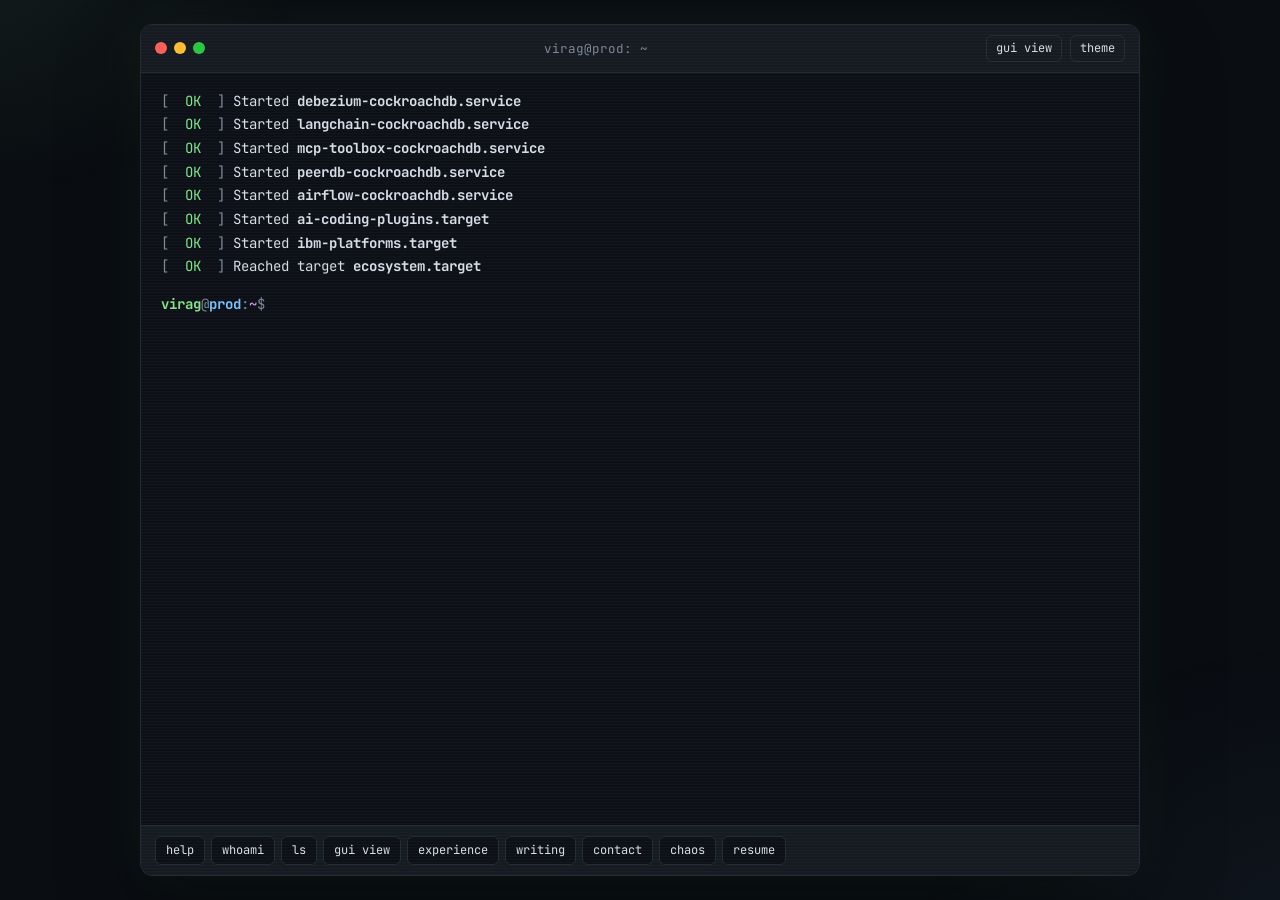
==== commit 7d2b2c08: "IBM spearhead narrative, enriched envelope origin, Cloud MCP shipped, award years, IBM Champion, Thi" ====
--- a/index.html
+++ b/index.html
@@ -146,15 +146,15 @@
 
 const ABOUT = [
   `I build the integrations that put CockroachDB inside the tools developers and data teams already use. I wrote CockroachDB's connectors for Debezium and ClickHouse, its LangChain integration, its Google MCP Toolbox integration and its plugins for Claude Code, Cursor, GitHub Copilot and OpenAI Codex.`,
-  `I started that work from scratch, and the role I hold now was created around it. The code lives upstream across the cockroachdb, cockroachlabs, debezium, PeerDB, googleapis and langchain-ai GitHub orgs, not just my own account, and two of my demos run live on demos.cockroachlabs.com. Along the way I keep finding and filing bugs in CockroachDB itself, which is what happens when you push a database through other people's systems.`,
-  `Before Cockroach Labs I spent more than two decades in data integration, messaging and distributed systems at Redis, TIBCO, JetBlue, Delta Air Lines and Cingular Wireless. President's Club at Cockroach Labs and three times at Redis, plus the Redis CEO Award. I still write the code myself, and I still think the best way to win a partner over is to build something real with them.`
+  `I started that work from scratch, and the role I hold now was created around it. Before that I spearheaded CockroachDB's work with IBM, from the first LinuxONE validation through the IBM Power port, the technical groundwork behind the OEM agreement IBM announced in 2025. The code lives upstream across the cockroachdb, cockroachlabs, debezium, PeerDB, googleapis and langchain-ai GitHub orgs, not just my own account, and two of my demos run live on demos.cockroachlabs.com. Along the way I keep finding and filing bugs in CockroachDB itself, which is what happens when you push a database through other people's systems.`,
+  `Before Cockroach Labs I spent more than two decades in data integration, messaging and distributed systems at Redis, TIBCO, JetBlue, Delta Air Lines and Cingular Wireless. President's Club at Cockroach Labs and three times at Redis, the Redis CEO Award, and IBM named me an IBM Champion. I still write the code myself, and I still think the best way to win a partner over is to build something real with them.`
 ];
 
 const SHIP = [
-  { k:"debezium-cockroachdb", alias:["debezium","dbz","cdc","kafka","confluent"],
+  { k:"debezium-cockroachdb", alias:["debezium","dbz","cdc","kafka","confluent","envelope"],
     short:"Debezium source connector and JDBC sink, both on Confluent Hub",
     title:"Debezium connector and JDBC sink for CockroachDB",
-    body:`I wrote the Debezium connector for CockroachDB from the first line of code. The Debezium project adopted it as an official connector and it has since graduated out of incubating. I also built CockroachDB support into the Debezium JDBC sink, so changes stream into CockroachDB as well as out of it, and published both on Confluent Hub.`,
+    body:`I wrote the Debezium connector for CockroachDB from the first line of code. The Debezium project adopted it as an official connector and it has since graduated out of incubating. I also built CockroachDB support into the Debezium JDBC sink, so changes stream into CockroachDB as well as out of it, and published both on Confluent Hub. The connector is built on CockroachDB's enriched changefeed envelope, which started as a request I filed in 2024 so third party CDC tools could consume changefeeds. I worked it through with the product team and the CDC team shipped it in v25.2.`,
     tags:["java","kafka connect","cdc","changefeeds"],
     links:[["https://github.com/debezium/debezium-connector-cockroachdb","source"],
            ["https://debezium.io/documentation/reference/stable/connectors/cockroachdb.html","docs"],
@@ -172,7 +172,7 @@
   { k:"ai-coding-plugins", alias:["plugins","claude","cursor","copilot","codex","chatgpt","skills"],
     short:"CockroachDB plugins for Claude Code, Cursor, Copilot, Codex and ChatGPT",
     title:"AI coding plugins",
-    body:`I designed and built the CockroachDB plugins for Claude Code, Cursor, GitHub Copilot and OpenAI Codex. Developers can design schemas, write and tune queries and run clusters without leaving their coding assistant. Every plugin ships the shared CockroachDB agent skills library, where I wrote the application development and local cluster skills and hardened the full library to pass marketplace security review. OpenAI approved the ChatGPT plugin in October 2026.`,
+    body:`I designed and built the CockroachDB plugins for Claude Code, Cursor, GitHub Copilot and OpenAI Codex. Developers can design schemas, write and tune queries and run clusters without leaving their coding assistant. Every plugin ships the shared CockroachDB agent skills library, where I wrote the application development and local cluster skills and hardened the full library to pass marketplace security review. OpenAI approved the ChatGPT plugin in October 2026. Getting there also meant driving a set of Cockroach Cloud MCP features from customer feedback through engineering. Those are live now, they cleared the blockers for the Codex plugin, and every plugin and integration can use them.`,
     tags:["mcp","agent skills","typescript","go"],
     links:[["https://github.com/cockroachdb/claude-plugin","claude code"],
            ["https://github.com/cockroachdb/cursor-plugin","cursor"],
@@ -210,12 +210,14 @@
     tags:["multi region","langgraph","toxiproxy","haproxy"],
     links:[["https://demos.cockroachlabs.com/","demos.cockroachlabs.com"],
            ["https://github.com/viragtripathi/cockroach-chaos-demo","chaos cluster"]] },
-  { k:"ibm-platforms", alias:["ibm","power","linuxone","s390x","ppc64le","z","watsonx","lakehouse"],
-    short:"CockroachDB certified on IBM Power and IBM Cloud, validated on LinuxONE, a lakehouse path to watsonx.data",
-    title:"IBM Power, IBM Cloud, LinuxONE and watsonx.data",
-    body:`I shipped the CockroachDB certification on IBM Power Systems and IBM Cloud, announced at IBM's Announcement Day in May 2026, and drove the validation on IBM LinuxONE. I also validated a single CockroachDB cluster spanning IBM Z and x86 nodes, which surfaced a cross architecture bug in the vectorized engine that I filed upstream with a workaround. On the data side I built an open source pipeline from CockroachDB into IBM watsonx.data and Apache Iceberg, presented at IBM's Tech Acceleration Workshop, and wrote the IBM Community blog on running CockroachDB on LinuxONE.`,
+  { k:"ibm-platforms", alias:["ibm","power","linuxone","s390x","ppc64le","z","watsonx","lakehouse","oem"],
+    short:"spearheaded CockroachDB on IBM LinuxONE and Power, the groundwork behind the IBM OEM",
+    title:"IBM LinuxONE, IBM Power, IBM Cloud and watsonx.data",
+    body:`I spearheaded CockroachDB's IBM platform work end to end. It started with the first LinuxONE (s390x) validation, continued through official platform support and the IBM Power (ppc64le) port, and became the technical groundwork behind the OEM agreement IBM announced in October 2025. I then shipped the CockroachDB certification on IBM Power Systems and IBM Cloud, announced at IBM's Announcement Day in May 2026, and validated a single CockroachDB cluster spanning IBM Z and x86 nodes, which surfaced a cross architecture bug in the vectorized engine that I filed upstream with a workaround. The work has already produced closed business through IBM and a growing pipeline. On the data side I built an open source pipeline from CockroachDB into IBM watsonx.data and Apache Iceberg, presented at IBM's Tech Acceleration Workshop, and I have presented CockroachDB on IBM at IBM Think and IBM TechXchange. I wrote the IBM Community blog on running CockroachDB on LinuxONE, and IBM named me an IBM Champion.`,
     tags:["s390x","ppc64le","iceberg","mainframe modernization"],
-    links:[["https://community.ibm.com/community/user/blogs/virag-tripathi/2026/07/16/cockroachdb-on-ibm-linuxone-distributed-sql-for-ai","ibm community blog"],
+    links:[["https://www.cockroachlabs.com/blog/ibm-oems-cockroachdb/","ibm oem announcement"],
+           ["https://www.prnewswire.com/news-releases/cockroachdb-brings-distributed-sql-to-ibm-power-and-ibm-cloud-302770969.html","power and ibm cloud launch"],
+           ["https://community.ibm.com/community/user/blogs/virag-tripathi/2026/07/16/cockroachdb-on-ibm-linuxone-distributed-sql-for-ai","ibm community blog"],
            ["https://github.com/viragtripathi/cockroachdb-watsonx-data-pipeline","watsonx.data pipeline"]] },
   { k:"banko-ai", alias:["banko","rag"],
     short:"multi agent banking assistant on a single CockroachDB cluster",
@@ -234,7 +236,7 @@
   { k:"upstream", alias:["contrib","contributions","core","cockroach-core","sqlalchemy","cloud-mcp","issues","bugs","fineract","docs"],
     short:"cockroach core, sqlalchemy, fineract, docs, and the bugs I found along the way",
     title:"Upstream contributions and bugs found",
-    body:`Some work is a line in someone else's repo rather than a connector with my name on it. Platform enablement in CockroachDB core for IBM Z (s390x) and IBM Power (ppc64le), done with our engineering team. The sqlalchemy-cockroachdb dialect work that unblocked Airflow. Upstream tickets in Apache Fineract for running it on CockroachDB. CockroachDB product docs on changefeeds and the LangChain provider docs. Cockroach Cloud MCP features worked through with engineering from customer feedback. And the bugs that integration work shakes loose, a plan cache regression triggered by user defined functions, a COMMIT path that ignored statement timeouts during quorum loss, a SHOW PARTITIONS failure the PeerDB connector surfaced, vector index gaps on regional by row tables and a cross architecture endianness panic in the vectorized engine, several already fixed in point releases.`,
+    body:`Some work is a line in someone else's repo rather than a connector with my name on it. Platform enablement in CockroachDB core for IBM Z (s390x) and IBM Power (ppc64le), done with our engineering team. The sqlalchemy-cockroachdb dialect work that unblocked Airflow. Upstream tickets in Apache Fineract for running it on CockroachDB. CockroachDB product docs on changefeeds and the LangChain provider docs. The enriched changefeed envelope request that the CDC team shipped in v25.2. Cockroach Cloud MCP features driven from customer feedback and worked through with engineering, now live for every plugin and integration. And the bugs that integration work shakes loose, a plan cache regression triggered by user defined functions, a COMMIT path that ignored statement timeouts during quorum loss, a SHOW PARTITIONS failure the PeerDB connector surfaced, vector index gaps on regional by row tables and a cross architecture endianness panic in the vectorized engine, several already fixed in point releases.`,
     tags:["go","python","postgres compatibility","bug reports"],
     links:[["https://github.com/cockroachdb/cockroach","cockroachdb/cockroach"],
            ["https://github.com/cockroachdb/sqlalchemy-cockroachdb","sqlalchemy-cockroachdb"],
@@ -264,10 +266,10 @@
 ];
 
 const JOBS = [
-  ["Jan 2026","now","Principal, AI Ecosystems Engineer","Cockroach Labs",`Built CockroachDB's AI and ecosystem integrations from scratch. The role was created around that work. President's Club 2026.`],
-  ["Feb 2024","Dec 2025","Principal Solutions Architect","Cockroach Labs",`Technical lead on IBM, core banking, CDC and AI partnerships. Wrote the Debezium connector and led CockroachDB's validation on IBM LinuxONE and Power.`],
-  ["Nov 2020","Feb 2024","Principal Field Engineer","Redis",`Built Redis Connect, the CDC and data integration platform for Redis Enterprise, running in production at Fortune 100 customers. Wrote the Redis Enterprise Docker Extension, 50k+ installs on Docker Hub.`],
-  ["Aug 2018","Nov 2020","Solutions Architect","Redis",`President's Club in 2018 and 2020, three times overall at Redis, plus the Redis CEO Award. Hit 160% of ARR goal in 2020, with the most net new logos in the Americas.`],
+  ["Jan 2026","now","Principal, AI Ecosystems Engineer","Cockroach Labs",`Built CockroachDB's AI and ecosystem integrations from scratch. The role was created around that work. Shipped CockroachDB on IBM Power and IBM Cloud. President's Club 2026.`],
+  ["Feb 2024","Dec 2025","Principal Solutions Architect","Cockroach Labs",`Technical lead on IBM, core banking, CDC and AI partnerships. Spearheaded CockroachDB on IBM LinuxONE and Power, the groundwork behind the IBM OEM agreement, and wrote the Debezium connector.`],
+  ["Nov 2020","Feb 2024","Principal Field Engineer","Redis",`Built Redis Connect, the CDC and data integration platform for Redis Enterprise, running in production at Fortune 100 customers. Wrote the Redis Enterprise Docker Extension, 50k+ installs on Docker Hub. President's Club 2023.`],
+  ["Aug 2018","Nov 2020","Solutions Architect","Redis",`President's Club in 2018 and 2020 and the Redis CEO Award in 2020. Hit 160% of ARR goal in 2020, with the most net new logos in the Americas.`],
   ["Aug 2015","Aug 2018","Global Solutions Architect","TIBCO Software",""],
   ["Apr 2014","Aug 2015","Big Data Consultant","JetBlue Airways",""],
   ["Aug 2010","Apr 2014","Senior Specialty Developer","Delta Air Lines",""],
@@ -278,13 +280,14 @@
 const EDU = "B.Sc. in Mathematics and Physics, Deendayal Upadhyay Gorakhpur University";
 
 const WRITING = [
-  ["https://www.cockroachlabs.com/blog/cockroachdb-plugin-for-chatgpt-and-codex/","The CockroachDB plugin for ChatGPT and Codex, the launch blog","cockroachlabs.com"],
+  ["https://www.cockroachlabs.com/blog/cockroachdb-plugin-for-chatgpt-and-codex/","The CockroachDB plugin for ChatGPT and Codex, co-authored the launch blog","cockroachlabs.com"],
   ["https://medium.com/@mcp_toolbox/multi-source-reasoning-with-cockroachdb-and-google-cloud-databases-using-mcp-toolbox-64c39ea878f5","Cross cloud AI agents with CockroachDB and Google Cloud databases, written with the Google team","MCP Toolbox on Medium"],
   ["https://community.ibm.com/community/user/blogs/virag-tripathi/2026/07/16/cockroachdb-on-ibm-linuxone-distributed-sql-for-ai","CockroachDB on IBM LinuxONE, distributed SQL for AI","IBM Community"],
   ["https://medium.com/@virag.tripathi/building-agentic-ai-on-resilient-data-from-oltp-to-lakehouse-with-watsonx-cockroachdb-107426db91e0","Building agentic AI on resilient data, from OLTP to lakehouse with watsonx and CockroachDB","Medium"],
   ["https://medium.com/@virag.tripathi/from-vector-search-to-durable-ai-agents-langchain-langgraph-and-cockroachdb-be1321d6fb50","From vector search to durable AI agents with LangChain, LangGraph and CockroachDB","Medium"],
   ["https://medium.com/@virag.tripathi","Everything else, cloud native core banking with Apache Fineract, vector search, JDBC retries","Medium"],
   ["https://www.cockroachlabs.com/blog/resilient-genai-agentic-apps-intelligent-memory/","Presented Build Resilient GenAI and Agentic Apps with Intelligent Memory at AWS re:Invent 2025","talk"],
+  ["https://www.cockroachlabs.com/partners/ibm/","Presented CockroachDB on IBM platforms at IBM Think and IBM TechXchange","talks"],
   ["https://github.com/viragtripathi/cockroachdb-watsonx-data-pipeline","Presented the CockroachDB to watsonx.data lakehouse pipeline at IBM's Tech Acceleration Workshop, April 2026","talk"],
   ["https://cockroachdb-ai.devpost.com/","Judge for the CockroachDB and AWS hackathon on agentic memory, 600+ submissions","Devpost"]
 ];
@@ -390,7 +393,7 @@
       ["kernel","distributed sql"],
       ["shell","go · java · python"],
       ["packages","debezium, langchain, mcp-toolbox, peerdb, airflow, claude-code, cursor, copilot, codex"],
-      ["awards","President's Club at Cockroach Labs, 3x at Redis, Redis CEO Award"],
+      ["awards","President's Club at Cockroach Labs, 3x at Redis, Redis CEO Award, IBM Champion"],
       ["languages","English, Hindi, Bhojpuri"],
       ["based","Tampa, FL"]
     ];
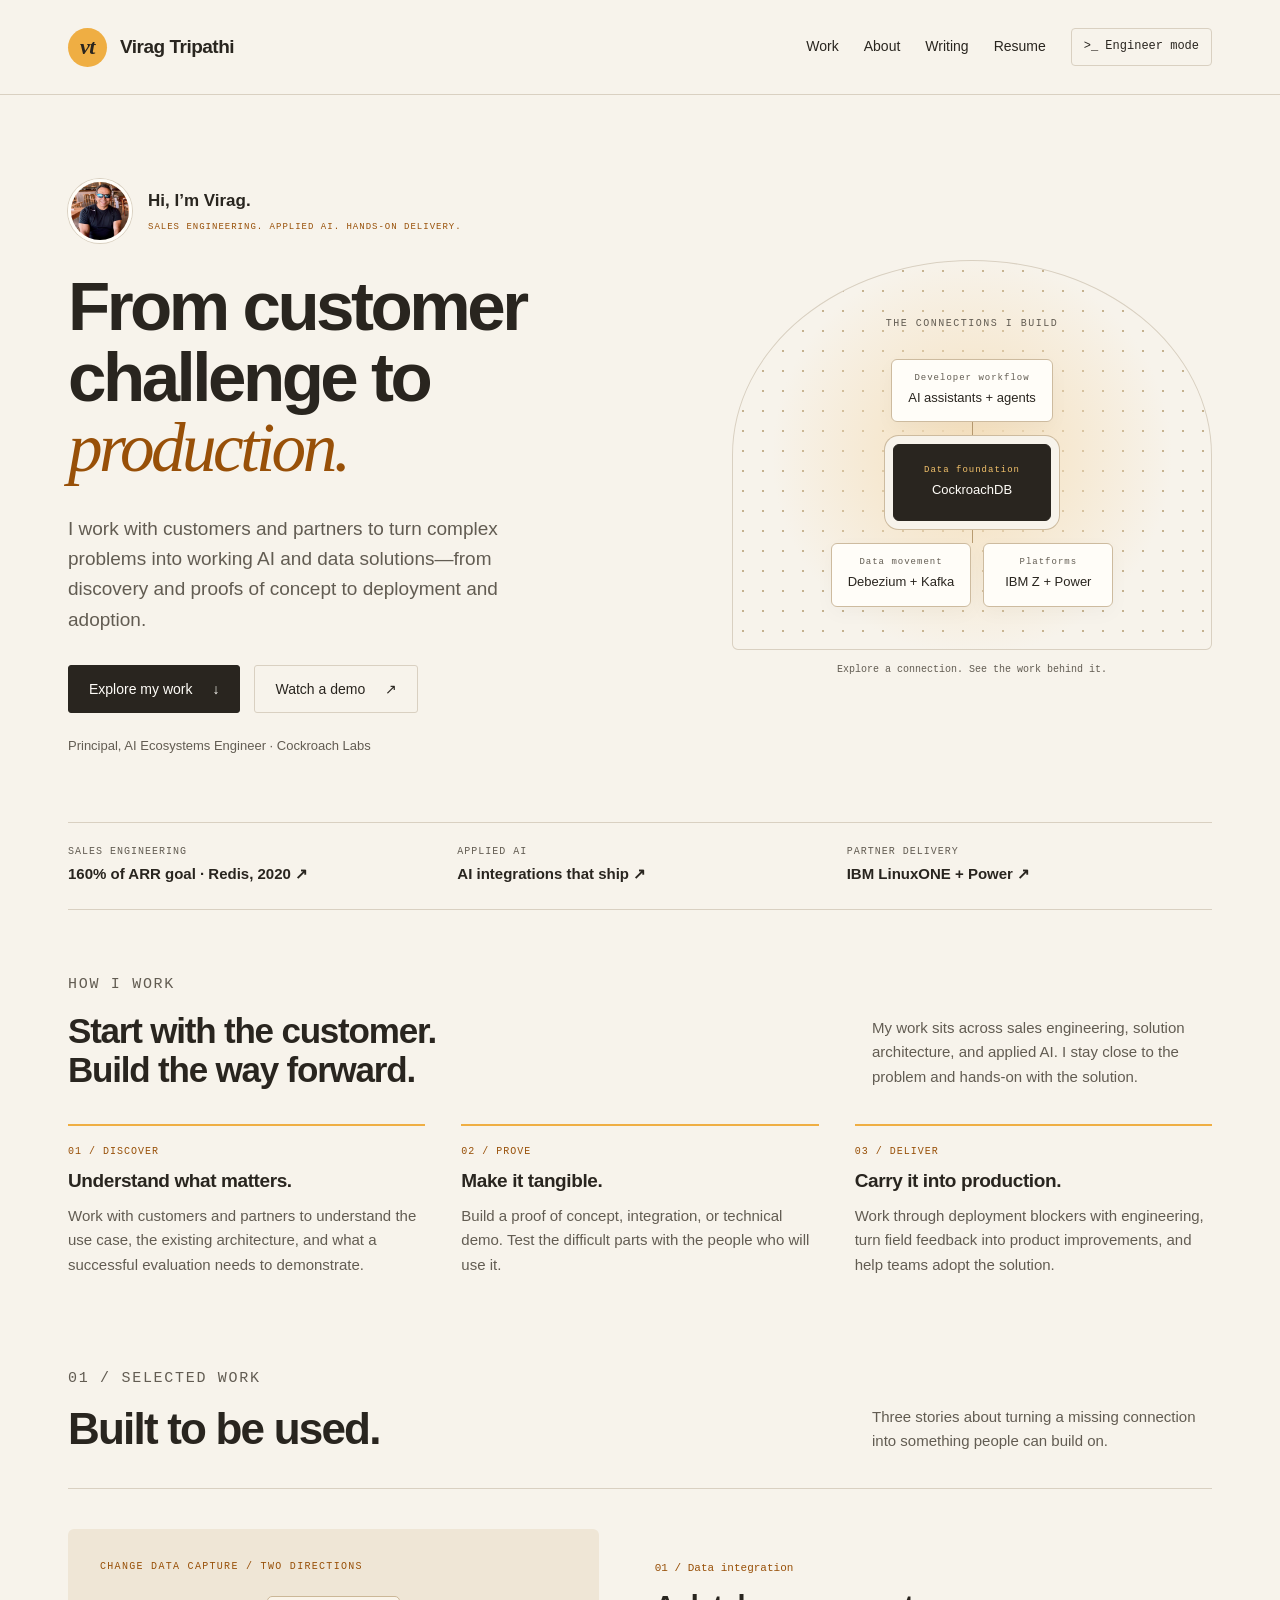
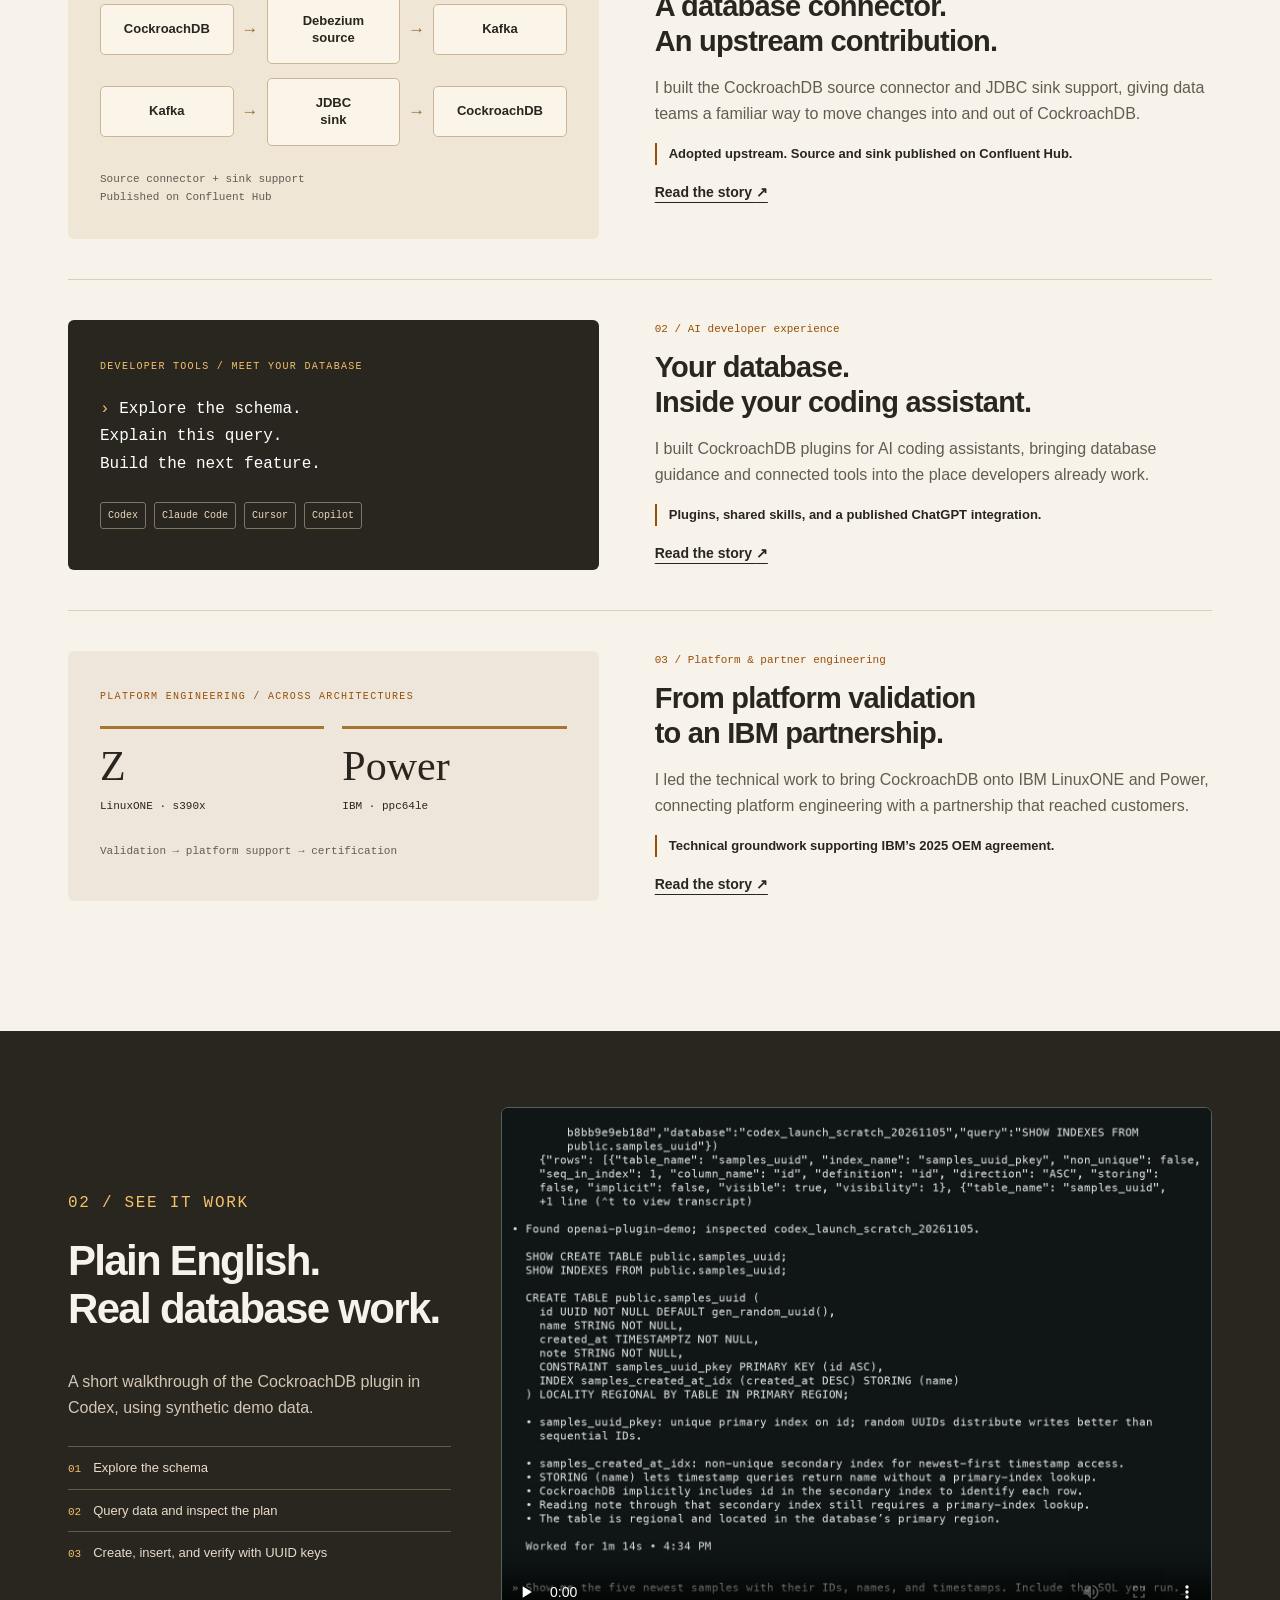
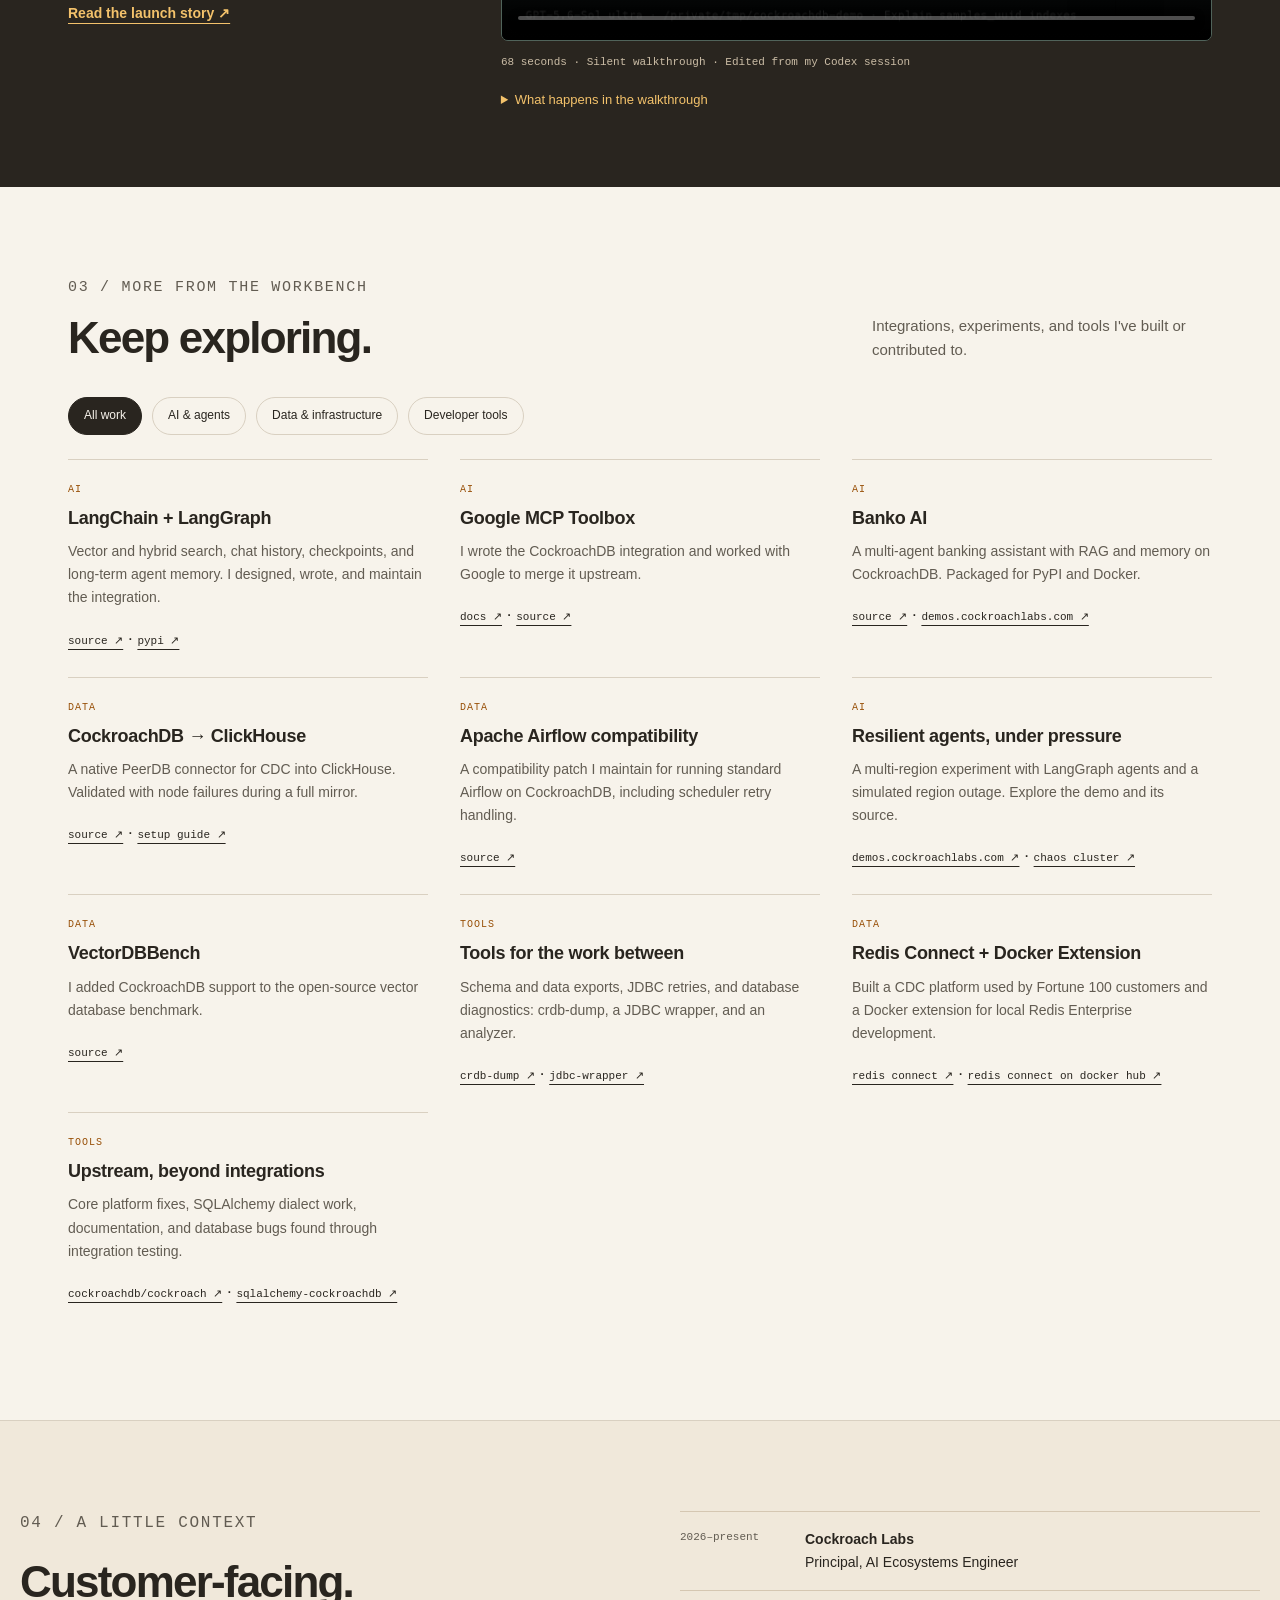
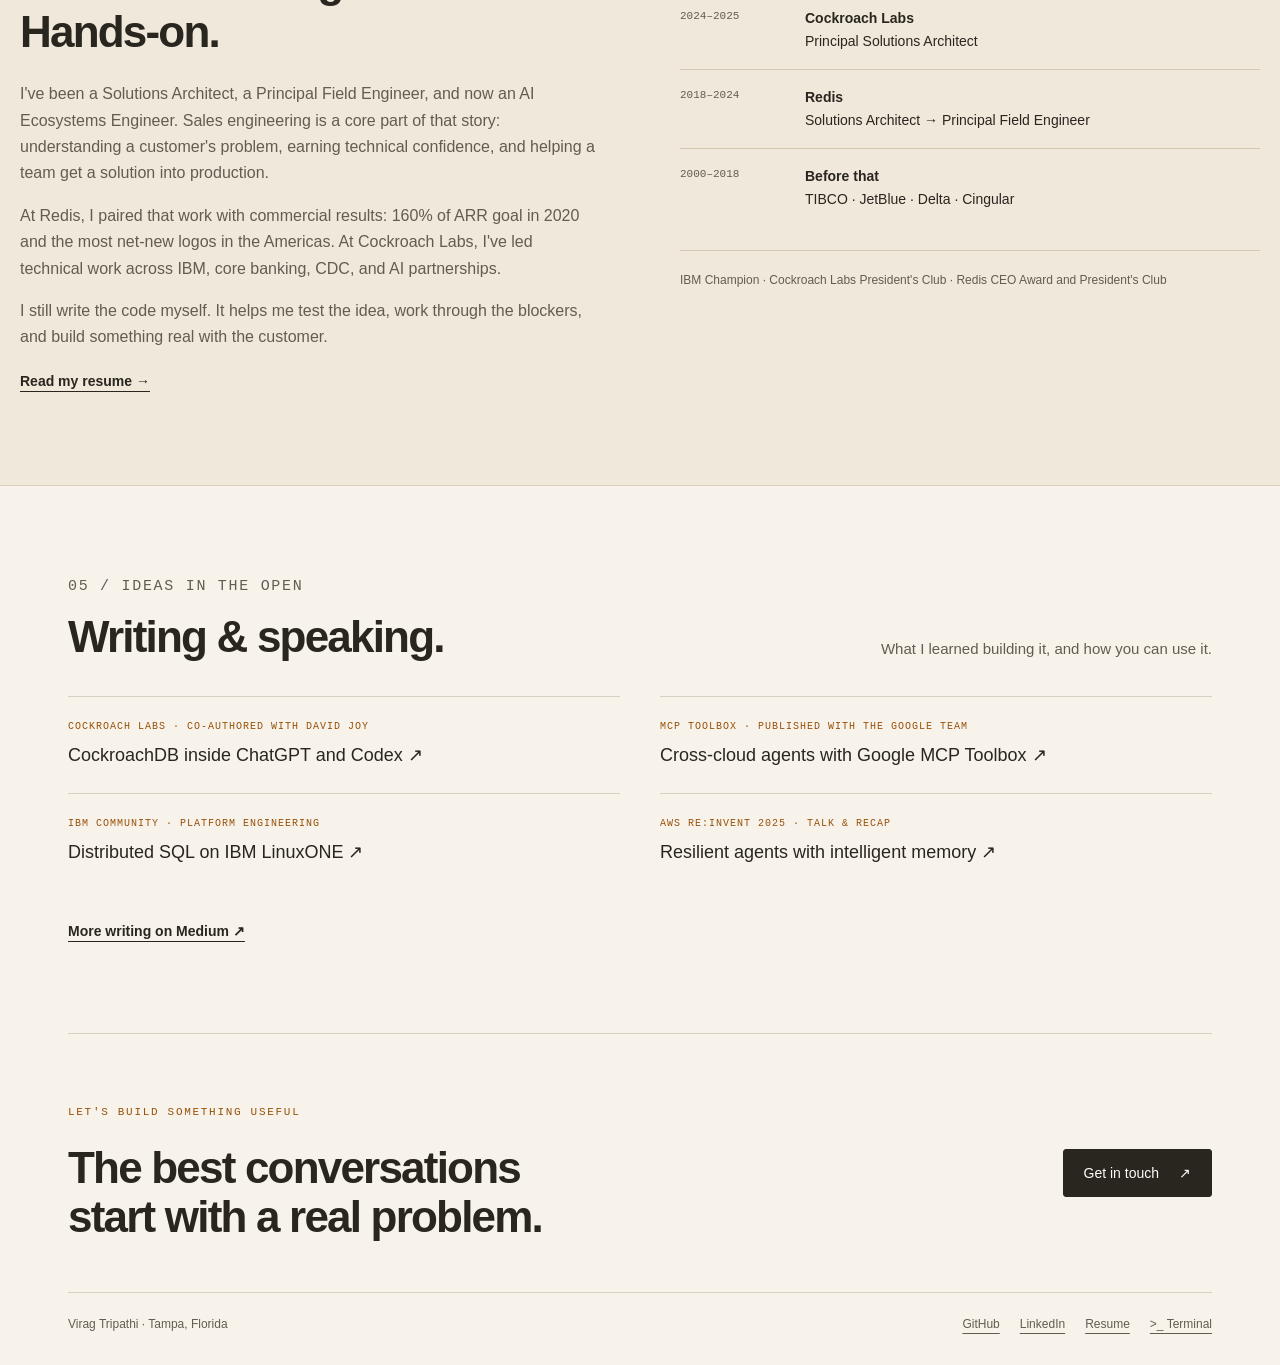
==== commit 1a0e5397: "feat: publish refreshed portfolio and two-page resume" ====
--- a/index.html
+++ b/index.html
@@ -1,623 +1,419 @@
-<!DOCTYPE html>
-<html lang="en" data-theme="dark">
+<!doctype html>
+<html lang="en">
 <head>
-<meta charset="UTF-8" />
-<meta name="viewport" content="width=device-width, initial-scale=1.0, viewport-fit=cover" />
-<title>Virag Tripathi · Principal, AI Ecosystems Engineer</title>
-<meta name="description" content="Principal, AI Ecosystems Engineer at Cockroach Labs. I wrote CockroachDB's integrations for Debezium, ClickHouse, LangChain, Google MCP Toolbox, Claude Code, Cursor, GitHub Copilot and OpenAI Codex." />
-<meta property="og:title" content="Virag Tripathi · Principal, AI Ecosystems Engineer" />
-<meta property="og:description" content="I build the integrations that put CockroachDB inside the tools developers already use." />
-<meta property="og:type" content="website" />
-<meta property="og:url" content="https://viragtripathi.github.io/" />
-<meta name="theme-color" content="#0d1117" />
-<link rel="preconnect" href="https://fonts.googleapis.com" />
-<link rel="preconnect" href="https://fonts.gstatic.com" crossorigin />
-<link href="https://fonts.googleapis.com/css2?family=JetBrains+Mono:wght@400;600;700&family=DM+Sans:wght@400;500;700&display=swap" rel="stylesheet" />
-<style>
-  :root, html[data-theme="dark"]{
-    --bg:#0a0d12; --win:#0d1117; --bar:#161b22; --line:#232b36;
-    --fg:#d7dde8; --dim:#7d8799; --green:#7ee787; --cyan:#79c0ff;
-    --amber:#e3b341; --red:#ff7b72; --violet:#d2a8ff; --sel:rgba(121,192,255,.18);
-    --glow:rgba(126,231,135,.07);
-  }
-  html[data-theme="light"]{
-    --bg:#ebe7df; --win:#fbfaf6; --bar:#f1ede5; --line:#e0d9cc;
-    --fg:#1d2330; --dim:#6a7180; --green:#1a7f37; --cyan:#0550ae;
-    --amber:#9a6700; --red:#cf222e; --violet:#8250df; --sel:rgba(5,80,174,.12);
-    --glow:rgba(26,127,55,.05);
-  }
-  *{box-sizing:border-box;margin:0;padding:0}
-  html,body{height:100%}
-  body{background:var(--bg);color:var(--fg);font-family:'JetBrains Mono',ui-monospace,Menlo,monospace;font-size:14px;line-height:1.55;
-    display:flex;align-items:center;justify-content:center;padding:24px;transition:background .25s}
-  body::before{content:"";position:fixed;inset:-40%;z-index:0;pointer-events:none;
-    background:radial-gradient(600px 400px at 20% 20%,var(--glow),transparent 60%),radial-gradient(700px 500px at 80% 80%,rgba(121,192,255,.05),transparent 60%);
-    animation:drift 26s ease-in-out infinite alternate}
-  @keyframes drift{from{transform:translate3d(-2%,-1%,0) scale(1)}to{transform:translate3d(2%,2%,0) scale(1.06)}}
-  ::selection{background:var(--sel)}
-  a{color:var(--cyan);text-decoration:none;border-bottom:1px dotted currentColor;transition:color .15s}
-  a:hover{color:var(--green)}
-
-  /* dvh keeps the window inside the visible viewport on iOS Safari, where 100vh overshoots behind the toolbars */
-  .window{position:relative;width:100%;max-width:1000px;height:calc(100vh - 48px);height:calc(100dvh - 48px);background:var(--win);border:1px solid var(--line);border-radius:12px;
-    display:flex;flex-direction:column;overflow:hidden;z-index:1;
-    box-shadow:0 30px 80px rgba(0,0,0,.35),0 0 60px var(--glow);
-    animation:powerOn .5s ease both}
-  @keyframes powerOn{0%{opacity:0;transform:scale(.985)}60%{opacity:1}100%{transform:none}}
-  .window::after{content:"";pointer-events:none;position:absolute;inset:0;z-index:6;border-radius:12px;
-    background:repeating-linear-gradient(0deg,rgba(255,255,255,.022) 0 1px,transparent 1px 3px)}
-  html[data-theme="light"] .window::after{background:repeating-linear-gradient(0deg,rgba(0,0,0,.015) 0 1px,transparent 1px 3px)}
-  .bar{display:flex;align-items:center;gap:12px;padding:10px 14px;background:var(--bar);border-bottom:1px solid var(--line);user-select:none;flex:none}
-  .dots{display:flex;gap:7px}
-  .dots i{width:12px;height:12px;border-radius:50%;display:block;background:#ff5f57;transition:transform .15s}
-  .dots i:nth-child(2){background:#febc2e}.dots i:nth-child(3){background:#28c840}
-  .dots:hover i{transform:scale(1.12)}
-  .title{flex:1;text-align:center;color:var(--dim);font-size:12.5px}
-  .actions{display:flex;gap:8px;margin-left:auto}
-  .actions button{font:inherit;font-size:12px;color:var(--fg);background:transparent;border:1px solid var(--line);border-radius:6px;padding:3px 9px;cursor:pointer;transition:.15s}
-  .actions button:hover{border-color:var(--green);color:var(--green);transform:translateY(-1px)}
-
-  #screen{flex:1;overflow-y:auto;padding:18px 20px 10px;cursor:text;-webkit-overflow-scrolling:touch}
-  #screen::-webkit-scrollbar{width:8px}#screen::-webkit-scrollbar-thumb{background:var(--line);border-radius:4px}
-  .o{white-space:pre-wrap;word-break:break-word;animation:rise .18s ease both}
-  @keyframes rise{from{opacity:0;transform:translateY(4px)}to{opacity:1;transform:none}}
-  .o + .o{margin-top:2px}
-  .gap{height:10px}
-  .u{color:var(--green);font-weight:700}.h{color:var(--cyan);font-weight:700}.p{color:var(--violet)}.d{color:var(--dim)}
-  .g{color:var(--green)}.c{color:var(--cyan)}.y{color:var(--amber)}.r{color:var(--red)}.v{color:var(--violet)}.b{font-weight:700}
-  .line{display:flex;align-items:center;gap:8px;margin-top:4px}
-  .line input{flex:1;background:transparent;border:0;outline:0;color:var(--fg);font:inherit;caret-color:var(--green)}
-  .cl{font:inherit;background:none;border:0;color:var(--cyan);cursor:pointer;padding:0;border-bottom:1px dotted currentColor;transition:color .15s}
-  .cl:hover{color:var(--green)}
-  .grid2{display:grid;grid-template-columns:200px 1fr;column-gap:16px;row-gap:3px}
-  .neo{display:flex;gap:28px;flex-wrap:wrap}
-  .neo pre{color:var(--green);font:inherit;line-height:1.25;animation:pulseGlow 3.5s ease-in-out infinite}
-  @keyframes pulseGlow{0%,100%{text-shadow:0 0 0 transparent}50%{text-shadow:0 0 14px var(--glow),0 0 2px currentColor}}
-  .sw{display:inline-block;width:22px;height:12px;margin-right:3px;border-radius:2px}
-  .card{border-left:2px solid var(--line);padding-left:14px;margin:6px 0 4px;transition:border-color .2s}
-  .card:hover{border-left-color:var(--green)}
-  .tag{color:var(--violet)}
-  .chips{display:flex;flex-wrap:wrap;gap:6px;padding:10px 14px;border-top:1px solid var(--line);background:var(--bar);flex:none}
-  .chips button{font:inherit;font-size:12px;color:var(--fg);background:var(--win);border:1px solid var(--line);border-radius:6px;padding:4px 10px;cursor:pointer;transition:.15s}
-  .chips button:hover{border-color:var(--green);color:var(--green);transform:translateY(-2px)}
-  @media(max-width:640px){
-    body{padding:0;align-items:flex-start}
-    .window{height:100vh;height:100dvh;border-radius:0;border:0}
-    .grid2{grid-template-columns:1fr}
-    .title{display:none}
-    #screen{padding:14px}
-    .chips{padding-bottom:calc(10px + env(safe-area-inset-bottom))}
-  }
-
-  /* GUI view, for people who do not live in a terminal */
-  #gui{position:fixed;inset:0;overflow-y:auto;background:var(--win);font-family:'DM Sans',system-ui,sans-serif;font-size:16px;line-height:1.65;z-index:20;-webkit-overflow-scrolling:touch}
-  #gui .wrap{max-width:820px;margin:0 auto;padding:56px 24px 80px;animation:rise .35s ease both}
-  #gui .top{display:flex;justify-content:space-between;align-items:center;gap:12px;margin-bottom:40px}
-  #gui .top button{font-family:'JetBrains Mono',monospace;font-size:13px;color:var(--fg);background:transparent;border:1px solid var(--line);border-radius:8px;padding:6px 12px;cursor:pointer}
-  #gui .top button:hover{border-color:var(--green);color:var(--green)}
-  #gui h1{font-size:clamp(34px,6vw,52px);line-height:1.1;letter-spacing:-.02em}
-  #gui .role{font-size:19px;color:var(--green);font-weight:600;margin-top:8px;font-family:'JetBrains Mono',monospace}
-  #gui h2{font-family:'JetBrains Mono',monospace;font-size:13px;letter-spacing:.14em;text-transform:uppercase;color:var(--dim);margin:48px 0 16px}
-  #gui p{margin-top:12px}
-  #gui .item{padding:16px 0;border-top:1px solid var(--line)}
-  #gui .item h3{font-size:17px}
-  #gui .item .meta{font-family:'JetBrains Mono',monospace;font-size:12.5px;color:var(--dim)}
-  #gui .item .links{margin-top:8px;font-size:14px;display:flex;flex-wrap:wrap;gap:14px}
-  @media (prefers-reduced-motion: reduce){*,*::before,*::after{transition:none!important;animation:none!important}}
-</style>
+<meta charset="utf-8">
+<meta name="viewport" content="width=device-width,initial-scale=1">
+<title>Virag Tripathi — From customer challenge to production.</title>
+<meta name="description" content="I work with customers and partners to turn complex problems into working AI and data solutions—from discovery and proofs of concept to deployment and adoption.">
+<link rel="canonical" href="https://viragtripathi.github.io/">
+<meta property="og:type" content="website">
+<meta property="og:title" content="Virag Tripathi — From customer challenge to production.">
+<meta property="og:description" content="I work with customers and partners to turn complex problems into working AI and data solutions—from discovery and proofs of concept to deployment and adoption.">
+<meta property="og:url" content="https://viragtripathi.github.io/">
+<meta property="og:image" content="https://viragtripathi.github.io/assets/social-preview.png">
+<meta property="og:image:width" content="1200">
+<meta property="og:image:height" content="630">
+<meta property="og:image:alt" content="Virag Tripathi — From customer challenge to production. Sales engineering, applied AI, and customer delivery.">
+<meta name="twitter:card" content="summary_large_image">
+<meta name="theme-color" content="#29251f">
+<link rel="icon" href="assets/favicon.svg" type="image/svg+xml">
+<link rel="stylesheet" href="assets/site.css">
+<script src="assets/site.js" defer>
+</script>
 </head>
 <body>
-
-<div class="window" id="win">
-  <div class="bar">
-    <span class="dots" aria-hidden="true"><i></i><i></i><i></i></span>
-    <span class="title">virag@prod: ~</span>
-    <span class="actions">
-      <button id="guiBtn" type="button" title="Plain page view">gui view</button>
-      <button id="themeBtn" type="button" title="Switch theme">theme</button>
-    </span>
-  </div>
-  <div id="screen" role="log" aria-live="polite">
-    <div id="out"></div>
-    <div class="line" id="inputLine">
-      <span class="ps1"><span class="u">virag</span><span class="d">@</span><span class="h">prod</span><span class="d">:</span><span class="p">~</span><span class="d">$</span></span>
-      <input id="cmd" autocomplete="off" autocapitalize="off" autocorrect="off" spellcheck="false" aria-label="Type a command, or type help" />
-    </div>
-  </div>
-  <div class="chips" id="chips"></div>
-</div>
-
-<div id="gui" hidden></div>
-
-<noscript>
-  <div style="max-width:760px;margin:40px auto;font-family:sans-serif;line-height:1.6;padding:0 20px">
-    <h1>Virag Tripathi</h1>
-    <p><b>Principal, AI Ecosystems Engineer at Cockroach Labs</b></p>
-    <p>I build the integrations that put CockroachDB inside the tools developers already use. I wrote CockroachDB's connectors for Debezium and ClickHouse, its LangChain integration, its Google MCP Toolbox integration and its plugins for Claude Code, Cursor, GitHub Copilot and OpenAI Codex.</p>
-    <p><a href="https://github.com/viragtripathi">GitHub</a> · <a href="https://www.linkedin.com/in/virag">LinkedIn</a> · <a href="https://medium.com/@virag.tripathi">Medium</a> · <a href="resume.html">Resume</a></p>
-  </div>
-</noscript>
-
-<script>
-(function(){
-"use strict";
-
-/* ---------- content ---------- */
-
-const ABOUT = [
-  `I build the integrations that put CockroachDB inside the tools developers and data teams already use. I wrote CockroachDB's connectors for Debezium and ClickHouse, its LangChain integration, its Google MCP Toolbox integration and its plugins for Claude Code, Cursor, GitHub Copilot and OpenAI Codex.`,
-  `I started that work from scratch, and the role I hold now was created around it. Before that I spearheaded CockroachDB's work with IBM, from the first LinuxONE validation through the IBM Power port, the technical groundwork behind the OEM agreement IBM announced in 2025. The code lives upstream across the cockroachdb, cockroachlabs, debezium, PeerDB, googleapis and langchain-ai GitHub orgs, not just my own account, and two of my demos run live on demos.cockroachlabs.com. Along the way I keep finding and filing bugs in CockroachDB itself, which is what happens when you push a database through other people's systems.`,
-  `Before Cockroach Labs I spent more than two decades in data integration, messaging and distributed systems at Redis, TIBCO, JetBlue, Delta Air Lines and Cingular Wireless. President's Club at Cockroach Labs and three times at Redis, the Redis CEO Award, and IBM named me an IBM Champion. I still write the code myself, and I still think the best way to win a partner over is to build something real with them.`
-];
-
-const SHIP = [
-  { k:"debezium-cockroachdb", alias:["debezium","dbz","cdc","kafka","confluent","envelope"],
-    short:"Debezium source connector and JDBC sink, both on Confluent Hub",
-    title:"Debezium connector and JDBC sink for CockroachDB",
-    body:`I wrote the Debezium connector for CockroachDB from the first line of code. The Debezium project adopted it as an official connector and it has since graduated out of incubating. I also built CockroachDB support into the Debezium JDBC sink, so changes stream into CockroachDB as well as out of it, and published both on Confluent Hub. The connector is built on CockroachDB's enriched changefeed envelope, which started as a request I filed in 2024 so third party CDC tools could consume changefeeds. I worked it through with the product team and the CDC team shipped it in v25.2.`,
-    tags:["java","kafka connect","cdc","changefeeds"],
-    links:[["https://github.com/debezium/debezium-connector-cockroachdb","source"],
-           ["https://debezium.io/documentation/reference/stable/connectors/cockroachdb.html","docs"],
-           ["https://www.confluent.io/hub/cockroachdb/debezium-connector-cockroachdb","confluent hub, source"],
-           ["https://www.confluent.io/hub/cockroachdb/debezium-connector-jdbc","confluent hub, jdbc sink"],
-           ["https://github.com/viragtripathi/debezium-cockroachdb-examples","examples"]] },
-  { k:"langchain-cockroachdb", alias:["langchain","langgraph","lc"],
-    short:"official CockroachDB integration for LangChain and LangGraph",
-    title:"langchain-cockroachdb",
-    body:`I designed and wrote langchain-cockroachdb, the official CockroachDB integration for LangChain and LangGraph, and I maintain it. It covers vector search, hybrid search, chat history, LangGraph checkpointers and a LangGraph long term memory store with reconciliation and conflict checks. I also wrote the CockroachDB pages in the LangChain provider docs.`,
-    tags:["python","langgraph","vector search","agent memory"],
-    links:[["https://github.com/cockroachdb/langchain-cockroachdb","source"],
-           ["https://pypi.org/project/langchain-cockroachdb/","pypi"],
-           ["https://docs.langchain.com/oss/python/integrations/providers/cockroachdb","langchain docs"]] },
-  { k:"ai-coding-plugins", alias:["plugins","claude","cursor","copilot","codex","chatgpt","skills"],
-    short:"CockroachDB plugins for Claude Code, Cursor, Copilot, Codex and ChatGPT",
-    title:"AI coding plugins",
-    body:`I designed and built the CockroachDB plugins for Claude Code, Cursor, GitHub Copilot and OpenAI Codex. Developers can design schemas, write and tune queries and run clusters without leaving their coding assistant. Every plugin ships the shared CockroachDB agent skills library, where I wrote the application development and local cluster skills and hardened the full library to pass marketplace security review. OpenAI approved the ChatGPT plugin in October 2026. Getting there also meant driving a set of Cockroach Cloud MCP features from customer feedback through engineering. Those are live now, they cleared the blockers for the Codex plugin, and every plugin and integration can use them.`,
-    tags:["mcp","agent skills","typescript","go"],
-    links:[["https://github.com/cockroachdb/claude-plugin","claude code"],
-           ["https://github.com/cockroachdb/cursor-plugin","cursor"],
-           ["https://github.com/cockroachdb/copilot-plugin","copilot"],
-           ["https://github.com/cockroachdb/codex-plugin","codex"],
-           ["https://chatgpt.com/plugins/plugin_asdk_app_6ae160c3d9e48191aaeffd03cc5ef09d","chatgpt"],
-           ["https://www.cockroachlabs.com/blog/cockroachdb-plugin-for-chatgpt-and-codex/","launch blog"],
-           ["https://github.com/cockroachlabs/cockroachdb-skills","skills library"]] },
-  { k:"mcp-toolbox", alias:["mcp","google","toolbox","genai-toolbox"],
-    short:"CockroachDB in Google's MCP Toolbox for Databases",
-    title:"Google MCP Toolbox for Databases",
-    body:`I wrote the CockroachDB integration for Google's MCP Toolbox for Databases and worked with the Google team to get it merged. AI agents can now work with CockroachDB alongside Google Cloud databases through one toolbox. I also wrote the MCP Toolbox blog on cross cloud agents with the Google team.`,
-    tags:["go","mcp","google cloud"],
-    links:[["https://mcp-toolbox.dev/integrations/cockroachdb/source/","docs"],
-           ["https://github.com/googleapis/genai-toolbox","source"],
-           ["https://medium.com/@mcp_toolbox/multi-source-reasoning-with-cockroachdb-and-google-cloud-databases-using-mcp-toolbox-64c39ea878f5","blog"]] },
-  { k:"peerdb-clickhouse", alias:["peerdb","clickhouse","ch"],
-    short:"native CockroachDB connector for PeerDB, streaming into ClickHouse",
-    title:"CockroachDB to ClickHouse with PeerDB",
-    body:`I wrote the native CockroachDB connector for PeerDB, the CDC engine behind ClickHouse. Teams keep CockroachDB as the system of record and stream every change into ClickHouse for real time analytics. Validated with a full CDC mirror on a five node cluster with node kills mid stream, counts and checksums matched.`,
-    tags:["go","cdc","changefeeds","analytics"],
-    links:[["https://github.com/PeerDB-io/peerdb","source"],
-           ["https://docs.peerdb.io/connect/cockroachdb","setup guide"],
-           ["https://github.com/viragtripathi/peerdb-cockroachdb-examples","examples"]] },
-  { k:"airflow-cockroachdb", alias:["airflow","apache-airflow","airflow-patch","airflow-poc"],
-    short:"Airflow support for CockroachDB, the compatibility patch",
-    title:"Apache Airflow on CockroachDB",
-    body:`I built Airflow support for CockroachDB. The Airflow project does not carry CockroachDB compatibility in core, so I wrote and maintain the patch that lets the standard Airflow release run on CockroachDB, handling the retry behavior that otherwise crashes the scheduler. Validated on a single node and on a five node, three region cluster with two schedulers under load. The patch is headed to the cockroachdb GitHub org.`,
-    tags:["python","workflow orchestration","postgres compatibility"],
-    links:[["https://github.com/viragtripathi/cockroachdb-airflow-poc","source"]] },
-  { k:"chaos-demo", alias:["chaos-demo","resilience"],
-    short:"16 agents, one region outage, zero failed turns",
-    title:"The chaos demo",
-    body:`A live resilience demo. 16 LangGraph agents kept working on CockroachDB through a simulated region outage, 1,759 agent turns with zero failures. It runs live on demos.cockroachlabs.com, and the multi region chaos cluster is open source if you want to break one yourself. Or type chaos right here.`,
-    tags:["multi region","langgraph","toxiproxy","haproxy"],
-    links:[["https://demos.cockroachlabs.com/","demos.cockroachlabs.com"],
-           ["https://github.com/viragtripathi/cockroach-chaos-demo","chaos cluster"]] },
-  { k:"ibm-platforms", alias:["ibm","power","linuxone","s390x","ppc64le","z","watsonx","lakehouse","oem"],
-    short:"spearheaded CockroachDB on IBM LinuxONE and Power, the groundwork behind the IBM OEM",
-    title:"IBM LinuxONE, IBM Power, IBM Cloud and watsonx.data",
-    body:`I spearheaded CockroachDB's IBM platform work end to end. It started with the first LinuxONE (s390x) validation, continued through official platform support and the IBM Power (ppc64le) port, and became the technical groundwork behind the OEM agreement IBM announced in October 2025. I then shipped the CockroachDB certification on IBM Power Systems and IBM Cloud, announced at IBM's Announcement Day in May 2026, and validated a single CockroachDB cluster spanning IBM Z and x86 nodes, which surfaced a cross architecture bug in the vectorized engine that I filed upstream with a workaround. The work has already produced closed business through IBM and a growing pipeline. On the data side I built an open source pipeline from CockroachDB into IBM watsonx.data and Apache Iceberg, presented at IBM's Tech Acceleration Workshop, and I have presented CockroachDB on IBM at IBM Think and IBM TechXchange. I wrote the IBM Community blog on running CockroachDB on LinuxONE, and IBM named me an IBM Champion.`,
-    tags:["s390x","ppc64le","iceberg","mainframe modernization"],
-    links:[["https://www.cockroachlabs.com/blog/ibm-oems-cockroachdb/","ibm oem announcement"],
-           ["https://www.prnewswire.com/news-releases/cockroachdb-brings-distributed-sql-to-ibm-power-and-ibm-cloud-302770969.html","power and ibm cloud launch"],
-           ["https://community.ibm.com/community/user/blogs/virag-tripathi/2026/07/16/cockroachdb-on-ibm-linuxone-distributed-sql-for-ai","ibm community blog"],
-           ["https://github.com/viragtripathi/cockroachdb-watsonx-data-pipeline","watsonx.data pipeline"]] },
-  { k:"banko-ai", alias:["banko","rag"],
-    short:"multi agent banking assistant on a single CockroachDB cluster",
-    title:"Banko AI",
-    body:`I rebuilt Banko AI, a multi agent banking assistant that runs RAG, agents and memory on a single CockroachDB cluster, and packaged it for PyPI and Docker. It also runs live on demos.cockroachlabs.com, and I presented the resilient agentic AI story built on this work at AWS re:Invent 2025.`,
-    tags:["python","rag","agents","vector search"],
-    links:[["https://github.com/cockroachlabs-field/banko-ai-assistant","source"],
-           ["https://demos.cockroachlabs.com/","demos.cockroachlabs.com"],
-           ["https://www.cockroachlabs.com/blog/resilient-genai-agentic-apps-intelligent-memory/","re:invent recap"]] },
-  { k:"vectordbbench", alias:["vdbb","benchmark","bench"],
-    short:"CockroachDB in the open source vector database benchmark",
-    title:"VectorDBBench",
-    body:`I added CockroachDB to VectorDBBench, the open source vector database benchmark.`,
-    tags:["python","vector search","benchmarks"],
-    links:[["https://github.com/zilliztech/VectorDBBench","source"]] },
-  { k:"upstream", alias:["contrib","contributions","core","cockroach-core","sqlalchemy","cloud-mcp","issues","bugs","fineract","docs"],
-    short:"cockroach core, sqlalchemy, fineract, docs, and the bugs I found along the way",
-    title:"Upstream contributions and bugs found",
-    body:`Some work is a line in someone else's repo rather than a connector with my name on it. Platform enablement in CockroachDB core for IBM Z (s390x) and IBM Power (ppc64le), done with our engineering team. The sqlalchemy-cockroachdb dialect work that unblocked Airflow. Upstream tickets in Apache Fineract for running it on CockroachDB. CockroachDB product docs on changefeeds and the LangChain provider docs. The enriched changefeed envelope request that the CDC team shipped in v25.2. Cockroach Cloud MCP features driven from customer feedback and worked through with engineering, now live for every plugin and integration. And the bugs that integration work shakes loose, a plan cache regression triggered by user defined functions, a COMMIT path that ignored statement timeouts during quorum loss, a SHOW PARTITIONS failure the PeerDB connector surfaced, vector index gaps on regional by row tables and a cross architecture endianness panic in the vectorized engine, several already fixed in point releases.`,
-    tags:["go","python","postgres compatibility","bug reports"],
-    links:[["https://github.com/cockroachdb/cockroach","cockroachdb/cockroach"],
-           ["https://github.com/cockroachdb/sqlalchemy-cockroachdb","sqlalchemy-cockroachdb"],
-           ["https://github.com/cockroachdb/docs","cockroachdb/docs"]] },
-  { k:"tools", alias:["crdb-dump","jdbc","analyzer"],
-    short:"small open source tools I keep using",
-    title:"Tools I built and maintain",
-    body:`crdb-dump exports and imports schema and data as SQL, JSON, YAML or CSV. The JDBC wrapper retries transient errors with no application code changes. The analyzer runs diagnostics and performance checks.`,
-    tags:["go","java","python"],
-    links:[["https://github.com/viragtripathi/crdb-dump","crdb-dump"],
-           ["https://github.com/viragtripathi/cockroachdb-jdbc-wrapper","jdbc-wrapper"],
-           ["https://github.com/viragtripathi/cockroachdb-analyzer","analyzer"]] },
-  { k:"redis-connect", alias:["redis","redis-era","docker-extension","redis-enterprise"],
-    short:"from my Redis years, the CDC platform and a Docker extension with 50k+ installs",
-    title:"Redis Connect and the Redis Enterprise Docker Extension",
-    body:`Before CockroachDB I built Redis Connect, the change data capture and data integration platform for Redis Enterprise, and owned that domain in the field. It ran in production as the CDC path at Fortune 100 customers in consumer tech, telecom and financial services, and its Docker image has passed 10,000 pulls. I also wrote the Redis Enterprise Docker Extension, one click Redis Enterprise for development and test, which has passed 50,000 installs on Docker Hub.`,
-    tags:["java","cdc","redis enterprise","docker"],
-    links:[["https://github.com/redis-field-engineering/redis-connect-dist","redis connect"],
-           ["https://hub.docker.com/r/redislabs/redis-connect","redis connect on docker hub"],
-           ["https://hub.docker.com/r/virag/redis-enterprise-docker-extension","docker extension"],
-           ["https://github.com/redis-field-engineering/redis-enterprise-docker-extension","extension source"]] },
-  { k:".internal", alias:["internal","secret","classified"], hidden:true,
-    short:"not public yet",
-    title:"Permission denied",
-    body:`Some of my favorite work is still internal. I can say this much. I took a real time voice AI coaching app from prototype to production on Google Cloud and contributed the model catalog and realtime session handling to the shared AI gateway behind it, and I am a core contributor to an adaptive long term memory system for AI agents. All of it runs on CockroachDB.`,
-    tags:["voice ai","agent memory","google cloud"], links:[] }
-];
-
-const JOBS = [
-  ["Jan 2026","now","Principal, AI Ecosystems Engineer","Cockroach Labs",`Built CockroachDB's AI and ecosystem integrations from scratch. The role was created around that work. Shipped CockroachDB on IBM Power and IBM Cloud. President's Club 2026.`],
-  ["Feb 2024","Dec 2025","Principal Solutions Architect","Cockroach Labs",`Technical lead on IBM, core banking, CDC and AI partnerships. Spearheaded CockroachDB on IBM LinuxONE and Power, the groundwork behind the IBM OEM agreement, and wrote the Debezium connector.`],
-  ["Nov 2020","Feb 2024","Principal Field Engineer","Redis",`Built Redis Connect, the CDC and data integration platform for Redis Enterprise, running in production at Fortune 100 customers. Wrote the Redis Enterprise Docker Extension, 50k+ installs on Docker Hub. President's Club 2023.`],
-  ["Aug 2018","Nov 2020","Solutions Architect","Redis",`President's Club in 2018 and 2020 and the Redis CEO Award in 2020. Hit 160% of ARR goal in 2020, with the most net new logos in the Americas.`],
-  ["Aug 2015","Aug 2018","Global Solutions Architect","TIBCO Software",""],
-  ["Apr 2014","Aug 2015","Big Data Consultant","JetBlue Airways",""],
-  ["Aug 2010","Apr 2014","Senior Specialty Developer","Delta Air Lines",""],
-  ["Jul 2008","Aug 2010","Senior Consultant, Professional Services","TIBCO Software",""],
-  ["Sep 2003","Jul 2008","Senior Developer","Delta Technology",""],
-  ["May 2000","Sep 2003","Senior Developer","Cingular Wireless",""]
-];
-const EDU = "B.Sc. in Mathematics and Physics, Deendayal Upadhyay Gorakhpur University";
-
-const WRITING = [
-  ["https://www.cockroachlabs.com/blog/cockroachdb-plugin-for-chatgpt-and-codex/","The CockroachDB plugin for ChatGPT and Codex, co-authored the launch blog","cockroachlabs.com"],
-  ["https://medium.com/@mcp_toolbox/multi-source-reasoning-with-cockroachdb-and-google-cloud-databases-using-mcp-toolbox-64c39ea878f5","Cross cloud AI agents with CockroachDB and Google Cloud databases, written with the Google team","MCP Toolbox on Medium"],
-  ["https://community.ibm.com/community/user/blogs/virag-tripathi/2026/07/16/cockroachdb-on-ibm-linuxone-distributed-sql-for-ai","CockroachDB on IBM LinuxONE, distributed SQL for AI","IBM Community"],
-  ["https://medium.com/@virag.tripathi/building-agentic-ai-on-resilient-data-from-oltp-to-lakehouse-with-watsonx-cockroachdb-107426db91e0","Building agentic AI on resilient data, from OLTP to lakehouse with watsonx and CockroachDB","Medium"],
-  ["https://medium.com/@virag.tripathi/from-vector-search-to-durable-ai-agents-langchain-langgraph-and-cockroachdb-be1321d6fb50","From vector search to durable AI agents with LangChain, LangGraph and CockroachDB","Medium"],
-  ["https://medium.com/@virag.tripathi","Everything else, cloud native core banking with Apache Fineract, vector search, JDBC retries","Medium"],
-  ["https://www.cockroachlabs.com/blog/resilient-genai-agentic-apps-intelligent-memory/","Presented Build Resilient GenAI and Agentic Apps with Intelligent Memory at AWS re:Invent 2025","talk"],
-  ["https://www.cockroachlabs.com/partners/ibm/","Presented CockroachDB on IBM platforms at IBM Think and IBM TechXchange","talks"],
-  ["https://github.com/viragtripathi/cockroachdb-watsonx-data-pipeline","Presented the CockroachDB to watsonx.data lakehouse pipeline at IBM's Tech Acceleration Workshop, April 2026","talk"],
-  ["https://cockroachdb-ai.devpost.com/","Judge for the CockroachDB and AWS hackathon on agentic memory, 600+ submissions","Devpost"]
-];
-
-const CONTACT = [
-  ["email","mailto:virag.tripathi@gmail.com","virag.tripathi@gmail.com"],
-  ["linkedin","https://www.linkedin.com/in/virag","linkedin.com/in/virag"],
-  ["github","https://github.com/viragtripathi","github.com/viragtripathi"],
-  ["medium","https://medium.com/@virag.tripathi","medium.com/@virag.tripathi"],
-  ["x","https://x.com/viragmtripathi","x.com/viragmtripathi"]
-];
-
-/* ---------- terminal plumbing ---------- */
-
-const $ = s => document.querySelector(s);
-const out = $("#out"), input = $("#cmd"), screen = $("#screen");
-const reduce = window.matchMedia("(prefers-reduced-motion: reduce)").matches;
-let fast = reduce, busy = false;
-const hist = []; let hi = 0;
-const PS1 = $(".ps1").innerHTML;
-
-const esc = s => String(s).replace(/[&<>"]/g, c => ({"&":"&amp;","<":"&lt;",">":"&gt;",'"':"&quot;"}[c]));
-const sleep = ms => new Promise(r => setTimeout(r, fast ? 0 : ms));
-const A = (href, text) => `<a href="${href}" target="_blank" rel="noopener">${esc(text)}</a>`;
-const C = (cmd, label) => `<button class="cl" type="button" data-cmd="${esc(cmd)}">${esc(label || cmd)}</button>`;
-function print(html, cls){ const d = document.createElement("div"); d.className = "o" + (cls ? " " + cls : ""); d.innerHTML = html; out.appendChild(d); screen.scrollTop = screen.scrollHeight; return d; }
-const gap = () => print("", "gap");
-function hash(s){ let h = 2166136261; for (const ch of s){ h ^= ch.charCodeAt(0); h = Math.imul(h, 16777619); } return (h >>> 0).toString(16).padStart(8,"0").slice(0,7); }
-function find(name){ name = (name||"").toLowerCase().replace(/^~\/shipped\//,"").replace(/\/$/,""); return SHIP.find(s => s.k === name || s.alias.includes(name)); }
-
-/* ---------- matrix rain ---------- */
-
-let fxTimer = null;
-function runMatrix(ms){
-  if(fxTimer) return;
-  const win = $("#win");
-  const c = document.createElement("canvas");
-  c.style.cssText = "position:absolute;inset:0;z-index:5;pointer-events:none;border-radius:12px";
-  win.appendChild(c);
-  const r = win.getBoundingClientRect(); c.width = r.width; c.height = r.height;
-  const ctx = c.getContext("2d");
-  const fs = 14, cols = Math.floor(c.width / fs), drops = new Array(cols).fill(1);
-  const glyphs = "アイウエオカキクケコサシスセソ01{}<>/=;CRDBSQL";
-  const dark = document.documentElement.dataset.theme !== "light";
-  fxTimer = setInterval(() => {
-    ctx.fillStyle = dark ? "rgba(13,17,23,0.14)" : "rgba(251,250,246,0.2)";
-    ctx.fillRect(0, 0, c.width, c.height);
-    ctx.fillStyle = dark ? "#7ee787" : "#1a7f37";
-    ctx.font = fs + "px 'JetBrains Mono',monospace";
-    for(let i = 0; i < drops.length; i++){
-      ctx.fillText(glyphs[Math.floor(Math.random() * glyphs.length)], i * fs, drops[i] * fs);
-      if(drops[i] * fs > c.height && Math.random() > 0.975) drops[i] = 0;
-      drops[i]++;
-    }
-  }, 50);
-  setTimeout(() => { clearInterval(fxTimer); fxTimer = null; c.remove(); }, ms);
-}
-
-/* ---------- commands ---------- */
-
-const HELP = [
-  ["whoami","who I am, in one line"],
-  ["about","the longer version"],
-  ["neofetch","system info, human edition"],
-  ["ls","everything I have shipped"],
-  ["cat <name>","details on one project, try cat debezium"],
-  ["open <name>","open a project's main link"],
-  ["experience","git log of my career"],
-  ["writing","blogs, talks and community"],
-  ["resume","printable resume"],
-  ["contact","how to reach me"],
-  ["chaos","kill a region and watch the agents keep going"],
-  ["gui","plain page view, no terminal skills needed"],
-  ["theme","switch light and dark"],
-  ["clear","clear the screen"]
-];
-
-const CMD = {
-  help(){
-    print(`<span class="b">available commands</span>`);
-    print(`<div class="grid2">${HELP.map(([c,d]) => `<span>${C(c.split(" ")[0], c)}</span><span class="d">${esc(d)}</span>`).join("")}</div>`);
-    print(`<span class="d">tab completes, arrow keys walk history. a few commands are not listed.</span>`);
-  },
-  whoami(){
-    print(`<span class="g b">virag tripathi</span> <span class="d">·</span> principal, ai ecosystems engineer <span class="d">@</span> <span class="c">cockroach labs</span>`);
-    print(`I build the integrations that put CockroachDB inside the tools developers already use.`);
-  },
-  about(){ ABOUT.forEach((p,i) => { if(i) gap(); print(esc(p)); }); },
-  neofetch(){
-    const art =
-`      .-~~~~~~~~-.
-     (            )
-     |~-.______.-~|
-     |            |
-     |~-.______.-~|
-     |   crdb     |
-     |~-.______.-~|
-      \`-.______.-'`;
-    const rows = [
-      ["role","Principal, AI Ecosystems Engineer"],
-      ["company","Cockroach Labs"],
-      ["uptime","26 years shipping software"],
-      ["kernel","distributed sql"],
-      ["shell","go · java · python"],
-      ["packages","debezium, langchain, mcp-toolbox, peerdb, airflow, claude-code, cursor, copilot, codex"],
-      ["awards","President's Club at Cockroach Labs, 3x at Redis, Redis CEO Award, IBM Champion"],
-      ["languages","English, Hindi, Bhojpuri"],
-      ["based","Tampa, FL"]
-    ];
-    const sw = ["--red","--amber","--green","--cyan","--violet","--fg"].map(v => `<span class="sw" style="background:var(${v})"></span>`).join("");
-    print(`<div class="neo"><pre>${esc(art)}</pre><div><span class="u">virag</span><span class="d">@</span><span class="h">prod</span>\n<span class="d">${"-".repeat(10)}</span>\n${rows.map(([k,v]) => `<span class="y">${k.padEnd(10," ")}</span>${esc(v)}`).join("\n")}\n\n${sw}</div></div>`);
-  },
-  ls(args){
-    const all = args.includes("-a") || args.includes("-la") || args.includes("-al");
-    print(`<span class="d">~/shipped</span>`);
-    SHIP.filter(s => all || !s.hidden).forEach(s => {
-      print(`<span class="d">${s.hidden ? "d---------" : "drwxr-xr-x"}</span>  ${C("cat " + s.k, s.k.padEnd(22," "))}  <span class="d">${esc(s.short)}</span>`);
-    });
-    gap(); print(`<span class="d">type cat &lt;name&gt; or click one. two of these run live on ${A("https://demos.cockroachlabs.com/","demos.cockroachlabs.com")}.</span>`);
-  },
-  cat(args){
-    if(!args.length){ print(`<span class="r">cat: missing file name.</span> try ${C("cat debezium")}`); return; }
-    if(args[0] === "about.txt" || args[0] === "about") return CMD.about();
-    const s = find(args[0]);
-    if(!s){ print(`<span class="r">cat: ${esc(args[0])}: no such file.</span> try ${C("ls")}`); return; }
-    print(`<span class="g b">${esc(s.title)}</span>`);
-    print(`<div class="card">${esc(s.body)}\n<span class="tag">${s.tags.map(t => "#" + t.replace(/ /g,"-")).join("  ")}</span>${s.links.length ? "\n" + s.links.map(([u,l]) => A(u,l)).join("  ") : ""}</div>`);
-  },
-  open(args){
-    const s = find(args[0]);
-    if(!s || !s.links.length){ print(`<span class="r">open: nothing to open for ${esc(args[0]||"")}.</span>`); return; }
-    print(`opening ${A(s.links[0][0], s.links[0][1])} ...`);
-    window.open(s.links[0][0], "_blank", "noopener");
-  },
-  experience(){
-    JOBS.forEach(([from,to,role,org,note], i) => {
-      print(`<span class="y">commit ${hash(role+org+from)}</span>${i===0 ? ` <span class="c">(HEAD -&gt; main)</span>` : ""}`);
-      print(`<span class="d">Date    ${from} to ${to}</span>`);
-      print(`    <span class="b">${esc(role)}</span> <span class="d">·</span> <span class="c">${esc(org)}</span>${note ? "\n    " + esc(note) : ""}`);
-      gap();
-    });
-    print(`<span class="y">commit ${hash(EDU)}</span> <span class="d">(root)</span>\n    ${esc(EDU)}`);
-  },
-  writing(){
-    WRITING.forEach(([u,t,w]) => print(`<span class="g">›</span> ${A(u,t)} <span class="d">${esc(w)}</span>`));
-  },
-  resume(){
-    print(`${A("resume.html","resume.html")} <span class="d">opens a printable page. save as PDF from your browser.</span>`);
-  },
-  contact(){
-    print(`<div class="grid2">${CONTACT.map(([k,u,t]) => `<span class="y">${k}</span><span>${A(u,t)}</span>`).join("")}</div>`);
-  },
-  demos(){
-    print(`two of my demos run live on ${A("https://demos.cockroachlabs.com/","demos.cockroachlabs.com")}, the chaos demo and Banko AI. or type ${C("chaos")} for the in-browser version.`);
-  },
-  async chaos(){
-    busy = true;
-    print(`<span class="d">simulation running in your browser. the numbers mirror my live demo.</span>`);
-    const regs = ["us-east1","us-west2","europe-west1"].map(r => print(`<span class="g">●</span> ${r.padEnd(14," ")}3 nodes  healthy`));
-    await sleep(500);
-    print(`starting 16 LangGraph agents on CockroachDB ...`);
-    const meter = print("");
-    const total = 1759; let turns = 0, killed = false;
-    while(turns < total){
-      turns = Math.min(total, turns + 9 + Math.floor(Math.random()*14));
-      if(!killed && turns > 520){
-        killed = true;
-        regs[0].innerHTML = `<span class="r">✗</span> us-east1      3 nodes  <span class="r">unreachable</span>`;
-        print(`<span class="r">✗ region us-east1 lost</span>`);
-        await sleep(450);
-        print(`<span class="c">↻ ranges elect new leaseholders in us-west2 and europe-west1</span>`);
-      }
-      meter.innerHTML = `agents <span class="b">16</span>   turns <span class="b">${turns.toLocaleString()}</span>   failed <span class="g b">0</span>`;
-      screen.scrollTop = screen.scrollHeight;
-      await sleep(16);
-    }
-    print(`<span class="g">✓ ${total.toLocaleString()} turns, 0 failed. the agents never noticed.</span>`);
-    print(`<span class="d">the real one runs on ${A("https://demos.cockroachlabs.com/","demos.cockroachlabs.com")}.</span>`);
-    busy = false;
-  },
-  matrix(){
-    if(reduce){ print(`<span class="d">motion is reduced on this device, so the rain stays off.</span>`); return; }
-    runMatrix(7000);
-    print(`<span class="g">wake up, neo. the schema follows you.</span>`);
-  },
-  gui(){ showGui(true); print(`<span class="d">opened gui view. type anything to come back.</span>`); },
-  theme(args){
-    const root = document.documentElement;
-    const next = args[0] === "light" || args[0] === "dark" ? args[0] : (root.dataset.theme === "dark" ? "light" : "dark");
-    root.dataset.theme = next;
-    try { localStorage.setItem("theme", next); } catch(e){}
-    print(`<span class="d">theme set to ${next}.</span>`);
-  },
-  clear(){ out.innerHTML = ""; },
-  history(){ hist.forEach((h,i) => print(`<span class="d">${String(i+1).padStart(4," ")}</span>  ${esc(h)}`)); },
-  pwd(){ print("/home/virag"); },
-  date(){ print(new Date().toString()); },
-  echo(args){ print(esc(args.join(" "))); },
-  sudo(args){
-    if(args.join(" ").toLowerCase() === "hire virag"){
-      print(`<span class="d">[sudo] password for recruiter: ********</span>`);
-      print(`<span class="g">access granted.</span> the fastest path is ${A("mailto:virag.tripathi@gmail.com","virag.tripathi@gmail.com")} or ${A("https://www.linkedin.com/in/virag","linkedin")}.`);
-    } else {
-      print(`<span class="r">you are not in the sudoers file.</span> this incident will be reported. <span class="d">(hint, sudo hire virag)</span>`);
-    }
-  },
-  rm(args){
-    if(args.some(a => a.includes("r")) ) print(`<span class="y">nice try.</span> this box survives failures the same way a CockroachDB cluster does.`);
-    else print(`<span class="r">rm: permission denied</span>`);
-  },
-  cockroach(args){
-    if(args.includes("--insecure")) print(`<span class="y">not on my watch.</span> use --certs-dir.`);
-    else print(`<span class="d">usage</span> cockroach demo  <span class="d">or try</span> ${C("chaos")}`);
-  },
-  exit(){ print(`there is no exit. only more integrations.`); },
-  vim(){ print(`<span class="d">you are now stuck in vim. kidding. type</span> ${C("help")}`); },
-  coffee(){ print(`☕ brewing ... done. now back to shipping.`); }
-};
-CMD["?"] = CMD.help; CMD.man = CMD.help; CMD.git = (a) => (a[0] === "log" ? CMD.experience() : print(`<span class="d">try</span> ${C("git log")}`));
-CMD.cd = (a) => print(a[0] ? `<span class="d">you are already where the work is.</span>` : "");
-CMD.emacs = CMD.vim; CMD.nano = CMD.vim; CMD.quit = CMD.exit; CMD.logout = CMD.exit;
-CMD.cmatrix = CMD.matrix; CMD.neo = CMD.matrix;
-
-async function run(raw, echo = true){
-  const line = raw.trim();
-  if(echo) print(`${PS1} ${esc(line)}`);
-  if(!line) return;
-  hist.push(line); hi = hist.length;
-  const [name, ...args] = line.split(/\s+/);
-  const fn = CMD[name.toLowerCase()];
-  if(fn) await fn(args);
-  else if(find(name)) await CMD.cat([name]);
-  else print(`<span class="r">command not found: ${esc(name)}</span>. type ${C("help")}`);
-}
-
-/* ---------- input handling ---------- */
-
-input.addEventListener("keydown", async e => {
-  if(!$("#gui").hidden){ showGui(false); }
-  if(e.key === "Enter"){
-    if(busy){ e.preventDefault(); return; }
-    const v = input.value; input.value = "";
-    await run(v);
-  } else if(e.key === "ArrowUp"){
-    if(hi > 0){ hi--; input.value = hist[hi]; } e.preventDefault();
-  } else if(e.key === "ArrowDown"){
-    if(hi < hist.length - 1){ hi++; input.value = hist[hi]; } else { hi = hist.length; input.value = ""; } e.preventDefault();
-  } else if(e.key === "Tab"){
-    e.preventDefault();
-    const parts = input.value.split(/\s+/);
-    const pool = parts.length > 1 ? SHIP.filter(s => !s.hidden).map(s => s.k) : Object.keys(CMD);
-    const cur = parts[parts.length - 1];
-    const hits = pool.filter(w => w.startsWith(cur));
-    if(hits.length === 1){ parts[parts.length - 1] = hits[0]; input.value = parts.join(" ") + " "; }
-    else if(hits.length > 1){ print(`${PS1} ${esc(input.value)}`); print(`<span class="d">${hits.join("   ")}</span>`); }
-  } else if(e.key === "l" && e.ctrlKey){
-    e.preventDefault(); CMD.clear();
-  }
-});
-
-document.addEventListener("click", async e => {
-  const b = e.target.closest("[data-cmd]");
-  if(b){ if(busy) return; e.preventDefault(); await run(b.dataset.cmd); input.focus({preventScroll:true}); return; }
-  if(e.target.closest("#screen") && !window.getSelection().toString() && !e.target.closest("a")) input.focus({preventScroll:true});
-});
-
-const CHIPS = ["help","whoami","ls","gui","experience","writing","contact","chaos","resume"];
-$("#chips").innerHTML = CHIPS.map(c => `<button type="button" data-cmd="${c}">${c === "gui" ? "gui view" : c}</button>`).join("");
-$("#themeBtn").addEventListener("click", () => run("theme"));
-$("#guiBtn").addEventListener("click", () => showGui(true));
-
-/* ---------- gui view ---------- */
-
-function showGui(on){
-  const g = $("#gui");
-  if(on && !g.innerHTML) g.innerHTML = buildGui();
-  g.hidden = !on;
-  if(on) g.scrollTop = 0; else input.focus({preventScroll:true});
-}
-function buildGui(){
-  const L = links => links.map(([u,l]) => A(u,l)).join("");
-  return `<div class="wrap">
-    <div class="top"><span class="d" style="font-family:'JetBrains Mono',monospace;font-size:13px">viragtripathi.github.io</span>
-      <button type="button" onclick="document.getElementById('gui').hidden=true;document.getElementById('cmd').focus()">back to terminal</button></div>
-    <h1>Virag Tripathi</h1>
-    <div class="role">Principal, AI Ecosystems Engineer · Cockroach Labs</div>
-    ${ABOUT.map(p => `<p>${esc(p)}</p>`).join("")}
-    <p>${CONTACT.map(([k,u,t]) => A(u, k)).join(" · ")} · ${A("resume.html","resume")}</p>
-    <h2>What I built</h2>
-    ${SHIP.map(s => `<div class="item"><h3>${esc(s.hidden ? "Internal AI tools" : s.title)}</h3><p>${esc(s.body.replace(/^Some of my favorite work is still internal\. I can say this much\. /,""))}</p>${s.links.length ? `<div class="links">${L(s.links)}</div>` : ""}</div>`).join("")}
-    <h2>Experience</h2>
-    ${JOBS.map(([f,t,r,o,n]) => `<div class="item"><h3>${esc(r)}, ${esc(o)}</h3><div class="meta">${f} to ${t}</div>${n ? `<p>${esc(n)}</p>` : ""}</div>`).join("")}
-    <div class="item"><h3>Education</h3><p>${esc(EDU)}</p></div>
-    <h2>Writing, talks and community</h2>
-    ${WRITING.map(([u,t,w]) => `<div class="item">${A(u,t)} <span class="meta">${esc(w)}</span></div>`).join("")}
-  </div>`;
-}
-
-/* ---------- boot ---------- */
-
-try { const t = localStorage.getItem("theme"); if(t) document.documentElement.dataset.theme = t; } catch(e){}
-
-async function typeAndRun(cmd){
-  for(const ch of cmd){ input.value += ch; await sleep(55); }
-  await sleep(180); input.value = ""; await run(cmd);
-}
-
-async function boot(){
-  busy = true;
-  const skip = () => { fast = true; };
-  window.addEventListener("keydown", skip, { once:true });
-  screen.addEventListener("click", skip, { once:true });
-  const units = [
-    "debezium-cockroachdb.service","langchain-cockroachdb.service","mcp-toolbox-cockroachdb.service",
-    "peerdb-cockroachdb.service","airflow-cockroachdb.service","ai-coding-plugins.target","ibm-platforms.target"
-  ];
-  for(const u of units){ print(`<span class="d">[</span><span class="g">  OK  </span><span class="d">]</span> Started <span class="b">${u}</span>`); await sleep(120); }
-  print(`<span class="d">[</span><span class="g">  OK  </span><span class="d">]</span> Reached target <span class="b">ecosystem.target</span>`);
-  gap(); await sleep(250);
-  await typeAndRun("neofetch");
-  gap();
-  await typeAndRun("whoami");
-  gap();
-  print(`type ${C("help")} or click a command below. not a terminal person? open the ${C("gui","gui view")}.`);
-  busy = false;
-  input.focus({preventScroll:true});
-}
-boot();
-
-})();
-</script>
+<a class="skip" href="#main">Skip to content</a>
+<header class="site-header">
+<nav class="nav wrap" aria-label="Main navigation">
+<a class="brand" href="index.html">
+<span class="monogram" aria-hidden="true">vt</span>Virag Tripathi</a>
+<div class="nav-links">
+<a href="index.html#work">Work</a>
+<a href="index.html#about">About</a>
+<a href="index.html#writing">Writing</a>
+<a href="resume.html">Resume</a>
+<a class="engineer" href="terminal.html">
+<span aria-hidden="true">&gt;_</span> Engineer mode</a>
+</div>
+</nav>
+</header>
+<main id="main">
+<div class="wrap">
+<section class="hero">
+<div>
+<div class="hero-identity">
+<img src="assets/virag-portrait.jpg" width="64" height="64" alt="Virag Tripathi">
+<div>
+<p class="identity-name">Hi, I’m Virag.</p>
+<p class="eyebrow">Sales engineering. Applied AI. Hands-on delivery.</p>
+</div>
+</div>
+<h1>From customer<br>challenge to<br>
+<em>production.</em>
+</h1>
+<p class="intro">I work with customers and partners to turn complex problems into working AI and data solutions—from discovery and proofs of concept to deployment and adoption.</p>
+<div class="actions">
+<a class="button" href="#work">Explore my work <span aria-hidden="true">↓</span>
+</a>
+<a class="button secondary" href="#demo">Watch a demo <span aria-hidden="true">↗</span>
+</a>
+</div>
+<p class="hero-role">Principal, AI Ecosystems Engineer · Cockroach Labs</p>
+</div>
+<div>
+<div class="system-map" aria-label="Explore my work across developer tools, data integration, and IBM platforms">
+<p class="map-label">The connections I build</p>
+<div class="map-row">
+<a class="map-node" href="work/ai.html">
+<small>Developer workflow</small>AI assistants + agents</a>
+</div>
+<div class="map-lines" aria-hidden="true">
+</div>
+<div class="map-row">
+<a class="map-node map-core" href="#work">
+<small>Data foundation</small>CockroachDB</a>
+</div>
+<div class="map-lines" aria-hidden="true">
+</div>
+<div class="map-row">
+<a class="map-node" href="work/debezium.html">
+<small>Data movement</small>Debezium + Kafka</a>
+<a class="map-node" href="work/ibm.html">
+<small>Platforms</small>IBM Z + Power</a>
+</div>
+</div>
+<p class="map-caption">Explore a connection. See the work behind it.</p>
+</div>
+</section>
+<div class="proof">
+<a href="#field-work">
+<span>Sales engineering</span>160% of ARR goal · Redis, 2020 ↗</a>
+<a href="work/ai.html">
+<span>Applied AI</span>AI integrations that ship ↗</a>
+<a href="work/ibm.html">
+<span>Partner delivery</span>IBM LinuxONE + Power ↗</a>
+</div>
+<section class="field-work" id="field-work">
+<div class="section-head">
+<div>
+<p class="eyebrow">How I work</p>
+<h2>Start with the customer.<br>Build the way forward.</h2>
+</div>
+<p>My work sits across sales engineering, solution architecture, and applied AI. I stay close to the problem and hands-on with the solution.</p>
+</div>
+<div class="field-grid">
+<article>
+<span class="tag">01 / Discover</span>
+<h3>Understand what matters.</h3>
+<p>Work with customers and partners to understand the use case, the existing architecture, and what a successful evaluation needs to demonstrate.</p>
+</article>
+<article>
+<span class="tag">02 / Prove</span>
+<h3>Make it tangible.</h3>
+<p>Build a proof of concept, integration, or technical demo. Test the difficult parts with the people who will use it.</p>
+</article>
+<article>
+<span class="tag">03 / Deliver</span>
+<h3>Carry it into production.</h3>
+<p>Work through deployment blockers with engineering, turn field feedback into product improvements, and help teams adopt the solution.</p>
+</article>
+</div>
+</section>
+<section class="section" id="work">
+<div class="section-head">
+<div>
+<p class="eyebrow">01 / Selected work</p>
+<h2>Built to be used.</h2>
+</div>
+<p>Three stories about turning a missing connection into something people can build on.</p>
+</div>
+<article class="case-row">
+<div class="case-art">
+<div class="art-label">Change data capture / two directions</div>
+<div class="flow">
+<b>CockroachDB</b>
+<span aria-hidden="true">→</span>
+<b>Debezium<br>source</b>
+<span aria-hidden="true">→</span>
+<b>Kafka</b>
+</div>
+<div class="flow" style="margin-top:14px">
+<b>Kafka</b>
+<span aria-hidden="true">→</span>
+<b>JDBC<br>sink</b>
+<span aria-hidden="true">→</span>
+<b>CockroachDB</b>
+</div>
+<small>Source connector + sink support<br>Published on Confluent Hub</small>
+</div>
+<div class="case-copy">
+<div class="case-number">01 / Data integration</div>
+<h3>A database connector.<br>An upstream contribution.</h3>
+<p>I built the CockroachDB source connector and JDBC sink support, giving data teams a familiar way to move changes into and out of CockroachDB.</p>
+<p class="result">Adopted upstream. Source and sink published on Confluent Hub.</p>
+<a href="work/debezium.html">Read the story <span aria-hidden="true">↗</span>
+</a>
+</div>
+</article>
+<article class="case-row">
+<div class="case-art ai">
+<div class="art-label">Developer tools / meet your database</div>
+<div class="code-prompt">Explore the schema.<br>Explain this query.<br>Build the next feature.</div>
+<div class="tool-tags">
+<span>Codex</span>
+<span>Claude Code</span>
+<span>Cursor</span>
+<span>Copilot</span>
+</div>
+</div>
+<div class="case-copy">
+<div class="case-number">02 / AI developer experience</div>
+<h3>Your database.<br>Inside your coding assistant.</h3>
+<p>I built CockroachDB plugins for AI coding assistants, bringing database guidance and connected tools into the place developers already work.</p>
+<p class="result">Plugins, shared skills, and a published ChatGPT integration.</p>
+<a href="work/ai.html">Read the story <span aria-hidden="true">↗</span>
+</a>
+</div>
+</article>
+<article class="case-row">
+<div class="case-art ibm">
+<div class="art-label">Platform engineering / across architectures</div>
+<div class="platforms">
+<div>
+<b>Z</b>
+<span>LinuxONE · s390x</span>
+</div>
+<div>
+<b>Power</b>
+<span>IBM · ppc64le</span>
+</div>
+</div>
+<small>Validation → platform support → certification</small>
+</div>
+<div class="case-copy">
+<div class="case-number">03 / Platform & partner engineering</div>
+<h3>From platform validation<br>to an IBM partnership.</h3>
+<p>I led the technical work to bring CockroachDB onto IBM LinuxONE and Power, connecting platform engineering with a partnership that reached customers.</p>
+<p class="result">Technical groundwork supporting IBM’s 2025 OEM agreement.</p>
+<a href="work/ibm.html">Read the story <span aria-hidden="true">↗</span>
+</a>
+</div>
+</article>
+</section>
+</div>
+<section class="demo-section" id="demo">
+<div class="wrap demo-grid">
+<div>
+<p class="eyebrow">02 / See it work</p>
+<h2>Plain English.<br>Real database work.</h2>
+<p>A short walkthrough of the CockroachDB plugin in Codex, using synthetic demo data.</p>
+<ol class="demo-steps">
+<li>
+<span>01</span>Explore the schema</li>
+<li>
+<span>02</span>Query data and inspect the plan</li>
+<li>
+<span>03</span>Create, insert, and verify with UUID keys</li>
+</ol>
+<a class="text-link" href="https://www.cockroachlabs.com/blog/cockroachdb-plugin-for-chatgpt-and-codex/">Read the launch story ↗</a>
+</div>
+<div>
+<video controls playsinline preload="none" poster="assets/codex-poster.jpg" aria-label="CockroachDB plugin in Codex: schema exploration, queries, and a scratch write">
+<source src="assets/codex-demo.mp4" type="video/mp4">Your browser does not support video. <a href="assets/codex-demo.mp4">Download the recording.</a>
+</video>
+<div class="video-caption">68 seconds · Silent walkthrough · Edited from my Codex session</div>
+<details class="transcript">
+<summary>What happens in the walkthrough</summary>
+<p>I ask Codex to explore the demo database and its table schema, read the five newest synthetic samples, and explain the query plan. I then ask it to create a scratch table with generated UUID primary keys, insert two synthetic notes, and read them back. The recording shows the tool responses and resulting data. Waiting time and a recovery detour are cut from this short edit.</p>
+</details>
+</div>
+</div>
+</section>
+<div class="wrap">
+<section class="section" id="projects">
+<div class="section-head">
+<div>
+<p class="eyebrow">03 / More from the workbench</p>
+<h2>Keep exploring.</h2>
+</div>
+<p>Integrations, experiments, and tools I've built or contributed to.</p>
+</div>
+<div class="archive-controls" aria-label="Filter projects" hidden>
+<button type="button" data-filter="all" aria-pressed="true">All work</button>
+<button type="button" data-filter="AI" aria-pressed="false">AI & agents</button>
+<button type="button" data-filter="Data" aria-pressed="false">Data & infrastructure</button>
+<button type="button" data-filter="Tools" aria-pressed="false">Developer tools</button>
+</div>
+<p id="archive-status" class="screen-reader" role="status" aria-live="polite">
+</p>
+<div class="archive-grid">
+<article class="archive-item" data-category="AI">
+<span class="tag">AI</span>
+<h3>LangChain + LangGraph</h3>
+<p>Vector and hybrid search, chat history, checkpoints, and long-term agent memory. I designed, wrote, and maintain the integration.</p>
+<div>
+<a href="https://github.com/cockroachdb/langchain-cockroachdb">source ↗</a> · <a href="https://pypi.org/project/langchain-cockroachdb/">pypi ↗</a>
+</div>
+</article>
+<article class="archive-item" data-category="AI">
+<span class="tag">AI</span>
+<h3>Google MCP Toolbox</h3>
+<p>I wrote the CockroachDB integration and worked with Google to merge it upstream.</p>
+<div>
+<a href="https://mcp-toolbox.dev/integrations/cockroachdb/source/">docs ↗</a> · <a href="https://github.com/googleapis/genai-toolbox">source ↗</a>
+</div>
+</article>
+<article class="archive-item" data-category="AI">
+<span class="tag">AI</span>
+<h3>Banko AI</h3>
+<p>A multi-agent banking assistant with RAG and memory on CockroachDB. Packaged for PyPI and Docker.</p>
+<div>
+<a href="https://github.com/cockroachlabs-field/banko-ai-assistant">source ↗</a> · <a href="https://demos.cockroachlabs.com/">demos.cockroachlabs.com ↗</a>
+</div>
+</article>
+<article class="archive-item" data-category="Data">
+<span class="tag">Data</span>
+<h3>CockroachDB → ClickHouse</h3>
+<p>A native PeerDB connector for CDC into ClickHouse. Validated with node failures during a full mirror.</p>
+<div>
+<a href="https://github.com/PeerDB-io/peerdb">source ↗</a> · <a href="https://docs.peerdb.io/connect/cockroachdb">setup guide ↗</a>
+</div>
+</article>
+<article class="archive-item" data-category="Data">
+<span class="tag">Data</span>
+<h3>Apache Airflow compatibility</h3>
+<p>A compatibility patch I maintain for running standard Airflow on CockroachDB, including scheduler retry handling.</p>
+<div>
+<a href="https://github.com/viragtripathi/cockroachdb-airflow-poc">source ↗</a>
+</div>
+</article>
+<article class="archive-item" data-category="AI">
+<span class="tag">AI</span>
+<h3>Resilient agents, under pressure</h3>
+<p>A multi-region experiment with LangGraph agents and a simulated region outage. Explore the demo and its source.</p>
+<div>
+<a href="https://demos.cockroachlabs.com/">demos.cockroachlabs.com ↗</a> · <a href="https://github.com/viragtripathi/cockroach-chaos-demo">chaos cluster ↗</a>
+</div>
+</article>
+<article class="archive-item" data-category="Data">
+<span class="tag">Data</span>
+<h3>VectorDBBench</h3>
+<p>I added CockroachDB support to the open-source vector database benchmark.</p>
+<div>
+<a href="https://github.com/zilliztech/VectorDBBench">source ↗</a>
+</div>
+</article>
+<article class="archive-item" data-category="Tools">
+<span class="tag">Tools</span>
+<h3>Tools for the work between</h3>
+<p>Schema and data exports, JDBC retries, and database diagnostics: crdb-dump, a JDBC wrapper, and an analyzer.</p>
+<div>
+<a href="https://github.com/viragtripathi/crdb-dump">crdb-dump ↗</a> · <a href="https://github.com/viragtripathi/cockroachdb-jdbc-wrapper">jdbc-wrapper ↗</a>
+</div>
+</article>
+<article class="archive-item" data-category="Data">
+<span class="tag">Data</span>
+<h3>Redis Connect + Docker Extension</h3>
+<p>Built a CDC platform used by Fortune 100 customers and a Docker extension for local Redis Enterprise development.</p>
+<div>
+<a href="https://github.com/redis-field-engineering/redis-connect-dist">redis connect ↗</a> · <a href="https://hub.docker.com/r/redislabs/redis-connect">redis connect on docker hub ↗</a>
+</div>
+</article>
+<article class="archive-item" data-category="Tools">
+<span class="tag">Tools</span>
+<h3>Upstream, beyond integrations</h3>
+<p>Core platform fixes, SQLAlchemy dialect work, documentation, and database bugs found through integration testing.</p>
+<div>
+<a href="https://github.com/cockroachdb/cockroach">cockroachdb/cockroach ↗</a> · <a href="https://github.com/cockroachdb/sqlalchemy-cockroachdb">sqlalchemy-cockroachdb ↗</a>
+</div>
+</article>
+</div>
+</section>
+</div>
+<section class="about-section" id="about">
+<div class="wrap section about">
+<div>
+<p class="eyebrow">04 / A little context</p>
+<h2>Customer-facing.<br>Hands-on.</h2>
+<p>I've been a Solutions Architect, a Principal Field Engineer, and now an AI Ecosystems Engineer. Sales engineering is a core part of that story: understanding a customer's problem, earning technical confidence, and helping a team get a solution into production.</p>
+<p>At Redis, I paired that work with commercial results: 160% of ARR goal in 2020 and the most net-new logos in the Americas. At Cockroach Labs, I've led technical work across IBM, core banking, CDC, and AI partnerships.</p>
+<p>I still write the code myself. It helps me test the idea, work through the blockers, and build something real with the customer.</p>
+<a class="text-link" href="resume.html">Read my resume →</a>
+</div>
+<div>
+<ol class="career">
+<li>
+<span>2026–present</span>
+<div>
+<b>Cockroach Labs</b>Principal, AI Ecosystems Engineer</div>
+</li>
+<li>
+<span>2024–2025</span>
+<div>
+<b>Cockroach Labs</b>Principal Solutions Architect</div>
+</li>
+<li>
+<span>2018–2024</span>
+<div>
+<b>Redis</b>Solutions Architect → Principal Field Engineer</div>
+</li>
+<li>
+<span>2000–2018</span>
+<div>
+<b>Before that</b>TIBCO · JetBlue · Delta · Cingular</div>
+</li>
+</ol>
+<p class="recognition">IBM Champion · Cockroach Labs President's Club · Redis CEO Award and President's Club</p>
+</div>
+</div>
+</section>
+<div class="wrap">
+<section class="section" id="writing">
+<div class="section-head">
+<div>
+<p class="eyebrow">05 / Ideas in the open</p>
+<h2>Writing & speaking.</h2>
+</div>
+<p>What I learned building it, and how you can use it.</p>
+</div>
+<div class="writing-list">
+<a href="https://www.cockroachlabs.com/blog/cockroachdb-plugin-for-chatgpt-and-codex/">
+<small>Cockroach Labs · Co-authored with David Joy</small>CockroachDB inside ChatGPT and Codex <span aria-hidden="true">↗</span>
+</a>
+<a href="https://medium.com/@mcp_toolbox/multi-source-reasoning-with-cockroachdb-and-google-cloud-databases-using-mcp-toolbox-64c39ea878f5">
+<small>MCP Toolbox · Published with the Google team</small>Cross-cloud agents with Google MCP Toolbox <span aria-hidden="true">↗</span>
+</a>
+<a href="https://community.ibm.com/community/user/blogs/virag-tripathi/2026/07/16/cockroachdb-on-ibm-linuxone-distributed-sql-for-ai">
+<small>IBM Community · Platform engineering</small>Distributed SQL on IBM LinuxONE <span aria-hidden="true">↗</span>
+</a>
+<a href="https://www.cockroachlabs.com/blog/resilient-genai-agentic-apps-intelligent-memory/">
+<small>AWS re:Invent 2025 · Talk &amp; recap</small>Resilient agents with intelligent memory <span aria-hidden="true">↗</span>
+</a>
+</div>
+<div class="actions">
+<a class="text-link" href="https://medium.com/@virag.tripathi">More writing on Medium ↗</a>
+</div>
+</section>
+</div>
+</main>
+<div class="wrap">
+<section class="contact" id="contact">
+<div>
+<p class="eyebrow">Let's build something useful</p>
+<h2>The best conversations<br>start with a real problem.</h2>
+</div>
+<a class="button" href="mailto:virag.tripathi@gmail.com">Get in touch <span aria-hidden="true">↗</span>
+</a>
+</section>
+<footer class="footer">
+<span>Virag Tripathi · Tampa, Florida</span>
+<div>
+<a href="https://github.com/viragtripathi">GitHub</a>
+<a href="https://www.linkedin.com/in/virag">LinkedIn</a>
+<a href="resume.html">Resume</a>
+<a href="terminal.html">&gt;_ Terminal</a>
+</div>
+</footer>
+</div>
 </body>
 </html>
--- a/assets/site.css
+++ b/assets/site.css
@@ -0,0 +1,247 @@
+:root{--paper:#f7f3eb;--ink:#29251f;--muted:#625c52;--accent:#985008;--accent-light:#f3c26b;--line:#d9d0c1;--white:#fffdf8;--mono:ui-monospace,SFMono-Regular,Consolas,monospace;--sans:Inter,'Helvetica Neue',Arial,sans-serif}
+*{box-sizing:border-box}
+html{scroll-behavior:smooth;scroll-padding-top:100px}
+body{margin:0;background:var(--paper);color:var(--ink);font-family:var(--sans);font-size:17px;line-height:1.65}
+a{color:inherit;text-decoration-thickness:1px;text-underline-offset:5px}
+a:hover{color:var(--accent)}
+button,input{font:inherit}
+button,a{-webkit-tap-highlight-color:transparent}
+a:focus-visible,button:focus-visible,input:focus-visible,summary:focus-visible{outline:3px solid #a75a0b;outline-offset:5px}
+::selection{background:var(--accent-light);color:var(--ink)}
+.wrap{max-width:1240px;margin:auto;padding:0 48px}
+.skip{position:absolute;left:20px;top:-80px;background:var(--white);padding:12px;z-index:20}
+.skip:focus{top:10px}
+.site-header{border-bottom:1px solid var(--line)}
+.nav{min-height:94px;display:flex;align-items:center;justify-content:space-between;gap:24px}
+.brand{text-decoration:none;font-weight:750;font-size:19px;letter-spacing:-.5px;display:flex;align-items:center;gap:13px}
+.monogram{display:grid;place-items:center;width:39px;height:39px;background:#efae43;color:var(--ink);font-family:Georgia,serif;font-style:italic;font-size:22px;border-radius:50%}
+.nav-links{display:flex;gap:25px;align-items:center;font-size:14px}
+.nav-links a{text-decoration:none}
+.nav-links .engineer{font-family:var(--mono);font-size:12px;border:1px solid var(--line);padding:8px 12px;border-radius:4px}
+.eyebrow{font:11px/1.5 var(--mono);letter-spacing:1.7px;text-transform:uppercase;color:var(--accent);margin:0 0 22px;display:flex;align-items:center;gap:10px}
+.dot{width:7px;height:7px;flex-shrink:0;background:var(--accent);border-radius:50%}
+.hero{padding:84px 0 65px;display:grid;grid-template-columns:1.3fr 1fr;align-items:center;gap:40px}
+h1,h2,h3,p{margin-top:0}
+h1{font-size:clamp(58px,6.3vw,86px);line-height:1.02;letter-spacing:-5px;font-weight:600;margin-bottom:30px}
+h1 em{font-family:Georgia,'Times New Roman',serif;font-weight:400;color:var(--accent)}
+.hero .intro{font-size:19px;max-width:500px;color:var(--muted);line-height:1.6}
+.hero-role{font-size:13px;color:var(--muted);margin:22px 0 0}
+.actions{display:flex;flex-wrap:wrap;align-items:center;gap:14px;margin-top:30px}
+.button{display:inline-flex;justify-content:center;align-items:center;gap:20px;min-height:48px;padding:11px 20px;border:1px solid var(--ink);background:var(--ink);color:var(--white);text-decoration:none;font-size:14px;border-radius:3px}
+.button:hover{background:var(--accent);color:white;border-color:var(--accent)}
+.button.secondary{background:transparent;color:var(--ink);border-color:var(--line)}
+.button.secondary:hover{border-color:var(--accent)}
+.text-link{font-size:14px;font-weight:600}
+.system-map{position:relative;padding:32px 22px 18px;border:1px solid var(--line);border-radius:50% 50% 6px 6px;background:radial-gradient(circle at center,#f5dfbb 0,transparent 65%),radial-gradient(#c4b18f 1px,transparent 1px);background-size:auto,20px 20px;min-height:390px;display:flex;flex-direction:column;justify-content:center;gap:20px}
+.map-label{font:10px var(--mono);letter-spacing:1.5px;text-align:center;text-transform:uppercase;color:var(--muted)}
+.map-row{display:flex;justify-content:center;gap:12px;position:relative}
+.map-node{display:flex;flex-direction:column;align-items:center;justify-content:center;text-align:center;background:var(--white);border:1px solid #cdbb9f;padding:13px 16px;border-radius:6px;font-size:13px;min-width:130px;box-shadow:0 6px 20px #29251f08;text-decoration:none}
+.map-node small{font:9px var(--mono);letter-spacing:1px;color:var(--muted);margin-bottom:4px}
+.map-core{margin:auto;background:var(--ink);color:var(--white);padding:20px 30px;border:1px solid var(--ink);box-shadow:0 0 0 8px #f7f3eb,0 0 0 9px #cdbb9f}
+.map-core:hover{color:white;background:var(--accent)}
+.map-core small{color:var(--accent-light)}
+.map-lines{height:22px;border-left:1px solid #b89b70;margin:-20px auto;width:1px}
+.map-caption{font:10px var(--mono);text-align:center;color:var(--muted);margin:14px 0 0}
+.proof{display:grid;grid-template-columns:repeat(3,1fr);border-top:1px solid var(--line);border-bottom:1px solid var(--line);padding:23px 0;gap:24px}
+.proof a{text-decoration:none;font-size:15px;font-weight:600}
+.proof span{font:10px var(--mono);display:block;color:var(--muted);text-transform:uppercase;letter-spacing:1px;margin-bottom:5px}
+.section{padding:90px 0}
+.section-head{display:flex;align-items:flex-end;justify-content:space-between;gap:30px;margin-bottom:34px}
+.section-head h2,.about h2,.contact h2{font-size:44px;letter-spacing:-1.8px;line-height:1.13;margin:0}
+.section-head p{max-width:340px;font-size:15px;color:var(--muted);margin:0}
+.section-head .eyebrow{margin-bottom:14px}
+.case-row{display:grid;grid-template-columns:1fr 1.05fr;gap:56px;padding:40px 0;border-top:1px solid var(--line);align-items:center}
+.case-art{min-height:250px;position:relative;overflow:hidden;background:#efe6d6;border-radius:6px;padding:32px;display:flex;flex-direction:column;justify-content:center}
+.case-art .art-label{font:10px var(--mono);letter-spacing:1.3px;text-transform:uppercase;margin-bottom:24px;color:var(--accent)}
+.flow{display:flex;align-items:center;justify-content:space-between;gap:8px}
+.flow b{border:1px solid #cbb797;background:#faf4e9;border-radius:5px;padding:16px 12px;font-size:13px;line-height:1.3;text-align:center;flex:1}
+.flow span{color:#926a32}
+.case-art small{margin-top:24px;font:11px/1.7 var(--mono);color:var(--muted)}
+.case-art.ai{background:var(--ink);color:var(--paper)}
+.case-art.ai .art-label{color:var(--accent-light)}
+.code-prompt{font:16px/1.7 var(--mono);margin-bottom:24px;color:white}
+.code-prompt::before{content:'› ';color:var(--accent-light)}
+.tool-tags{display:flex;flex-wrap:wrap;gap:8px}
+.tool-tags span{font:10px var(--mono);border:1px solid #837461;border-radius:3px;padding:7px;color:#e8d9bf}
+.case-art.ibm{background:#eee6db}
+.platforms{display:flex;gap:18px}
+.platforms>div{flex:1;border-top:3px solid #a5742e;padding-top:14px}
+.platforms b{font:42px Georgia,serif;display:block;line-height:1.1}
+.platforms span{font:11px var(--mono)}
+.case-number{font:11px var(--mono);color:var(--accent);margin-bottom:15px}
+.case-copy h3{font-size:29px;line-height:1.2;letter-spacing:-.8px;margin-bottom:16px}
+.case-copy p{color:var(--muted);font-size:16px}
+.case-copy .result{color:var(--ink);font-size:13px;font-weight:600;border-left:2px solid var(--accent);padding-left:12px}
+.case-copy a{font-size:14px;font-weight:600}
+.demo-section{background:var(--ink);color:var(--paper);padding:76px 0}
+.demo-grid{display:grid;grid-template-columns:.7fr 1.3fr;gap:50px;align-items:center}
+.demo-section .eyebrow{color:var(--accent-light)}
+.demo-section h2{font-size:42px;line-height:1.15;letter-spacing:-1.7px}
+.demo-section p{color:#d3c7b5;font-size:16px}
+.demo-section a{color:var(--accent-light)}
+video{display:block;width:100%;background:#0b0e12;border-radius:7px;border:1px solid #50635a}
+.video-caption{font:11px/1.7 var(--mono);color:#cbbda6;margin-top:12px}
+.demo-steps{list-style:none;padding:0;margin:25px 0}
+.demo-steps li{border-top:1px solid #665845;padding:10px 0;font-size:13px;color:#e7dccb}
+.demo-steps span{font:11px var(--mono);color:var(--accent-light);margin-right:12px}
+.archive-controls{display:flex;gap:10px;margin:24px 0;flex-wrap:wrap}
+.archive-controls button{font-size:12px;border:1px solid var(--line);padding:8px 15px;border-radius:30px;background:transparent;cursor:pointer;color:var(--ink)}
+.archive-controls button[aria-pressed=true]{background:var(--ink);color:var(--paper);border-color:var(--ink)}
+.archive-controls[hidden]{display:none}
+.archive-grid{display:grid;grid-template-columns:repeat(3,1fr);gap:0 32px}
+.archive-item{border-top:1px solid var(--line);padding:24px 0}
+.archive-item[hidden]{display:none}
+.archive-item h3{font-size:18px;letter-spacing:-.3px;line-height:1.3;margin-bottom:10px}
+.archive-item p{font-size:14px;color:var(--muted);line-height:1.65;margin-bottom:15px}
+.archive-item a{font:11px var(--mono)}
+.tag{font:10px var(--mono);text-transform:uppercase;color:var(--accent);letter-spacing:1px;display:block;margin-bottom:12px}
+.about-section{border-top:1px solid var(--line);border-bottom:1px solid var(--line);background:#f0e8da}
+.about{display:grid;grid-template-columns:1fr 1fr;gap:80px}
+.about p{color:var(--muted);font-size:16px}
+.about h2{margin-bottom:25px}
+.career{list-style:none;padding:0;margin:0}
+.career li{border-top:1px solid #d5c7b2;padding:16px 0;display:grid;grid-template-columns:110px 1fr;font-size:14px;gap:15px}
+.career li span{font:11px/1.7 var(--mono);color:var(--muted)}
+.career b{display:block}
+.recognition{font-size:12px!important;border-top:1px solid #d5c7b2;padding-top:20px;margin-top:22px}
+.writing-list{display:grid;grid-template-columns:1fr 1fr;gap:0 40px}
+.writing-list a{display:block;text-decoration:none;padding:24px 0;border-top:1px solid var(--line);font-size:18px;line-height:1.5}
+.writing-list small{display:block;font:10px var(--mono);text-transform:uppercase;letter-spacing:1px;color:var(--accent);margin-bottom:10px}
+.contact{padding:70px 0 50px;border-top:1px solid var(--line);display:flex;justify-content:space-between;gap:30px;align-items:center}
+.contact h2{max-width:650px}
+.footer{border-top:1px solid var(--line);padding:22px 0 30px;font-size:12px;color:var(--muted);display:flex;justify-content:space-between;gap:20px}
+.footer div{display:flex;gap:20px}
+.case-hero{padding:65px 0 45px;max-width:900px}
+.case-hero h1{font-size:clamp(42px,5.4vw,70px);letter-spacing:-2.8px;line-height:1.07}
+.case-hero .lead{font-size:22px;line-height:1.6;color:var(--muted);max-width:760px}
+.back{font:12px var(--mono);margin-bottom:38px;display:inline-block}
+.case-meta{display:grid;grid-template-columns:repeat(3,1fr);gap:25px;border-top:1px solid var(--line);border-bottom:1px solid var(--line);padding:23px 0;margin-bottom:44px;font-size:14px}
+.case-meta b{display:block;font:10px var(--mono);letter-spacing:1px;text-transform:uppercase;color:var(--accent);margin-bottom:9px}
+.story{display:grid;grid-template-columns:220px 1fr;gap:70px;align-items:start;padding-bottom:65px}
+.story aside{font-size:12px;color:var(--muted);position:sticky;top:25px}
+.story aside a{display:block;padding:7px 0}
+.prose{max-width:740px}
+.prose h2{font-size:28px;letter-spacing:-.7px;margin:40px 0 15px;line-height:1.25}
+.prose h2:first-child{margin-top:0}
+.prose p,.prose li{font-size:17px;color:var(--muted)}
+.prose ul{padding-left:22px}
+.prose li{padding-bottom:10px}
+.outcome{background:#f5e5c9;border-left:3px solid var(--accent);padding:25px 30px;margin:32px 0}
+.outcome p{color:var(--ink);margin:0}
+.resources{padding:24px 0;border-top:1px solid var(--line);display:flex;flex-wrap:wrap;gap:16px 24px}
+.resources a{font-size:13px}
+.screen-reader{position:absolute;left:-10000px;width:1px;height:1px;overflow:hidden}
+code{font-family:var(--mono);font-size:.85em;background:#eee3d2;padding:2px 4px;border-radius:3px}
+.case-visual{max-width:740px;margin-bottom:35px}
+.transcript{margin-top:18px;font-size:13px;color:#d3c7b5}
+.transcript summary{cursor:pointer;color:var(--accent-light)}
+.transcript p{font-size:13px;margin:12px 0}
+.noscript-note{font-size:12px;color:var(--muted)}
+
+@media(min-width:1500px){.wrap{max-width:1360px}
+.hero{padding-top:100px;padding-bottom:85px}
+h1{font-size:96px}
+}
+
+@media(max-width:1000px){.wrap{padding:0 30px}
+.nav-links{gap:16px}
+.hero{gap:28px}
+h1{font-size:65px;letter-spacing:-3px}
+.map-node{min-width:110px;padding:12px}
+.case-row{gap:30px}
+.flow b{padding:14px 7px;font-size:11px}
+.archive-grid{grid-template-columns:1fr 1fr}
+.about{gap:40px}
+.demo-grid{gap:30px;grid-template-columns:.8fr 1.2fr}
+.story{grid-template-columns:160px 1fr;gap:35px}
+}
+
+@media(max-width:740px){.wrap{padding:0 22px}
+.nav{min-height:80px;flex-wrap:wrap;gap:12px;padding-top:18px;padding-bottom:18px}
+.brand{font-size:17px}
+.nav-links{width:100%;justify-content:space-between;gap:8px;font-size:12px}
+.nav-links .engineer{font-size:10px;padding:6px 9px}
+.hero{grid-template-columns:1fr;padding:52px 0 38px;gap:40px}
+h1{font-size:clamp(52px,11vw,72px);letter-spacing:-3px}
+.hero .intro{font-size:18px}
+.system-map{min-height:330px;max-width:440px;width:100%;margin:auto}
+.proof{gap:15px}
+.proof a{font-size:12px;line-height:1.5}
+.proof span{font-size:9px;line-height:1.5}
+.section{padding:56px 0}
+.section-head{display:block}
+.section-head h2,.about h2,.contact h2{font-size:35px;letter-spacing:-1px}
+.section-head p{margin-top:18px}
+.case-row{grid-template-columns:1fr;gap:25px;padding:30px 0 35px}
+.case-art{min-height:220px;padding:26px}
+.case-copy h3{font-size:27px}
+.case-number{margin-bottom:10px}
+.demo-section{padding:50px 0}
+.demo-grid{grid-template-columns:1fr;gap:25px}
+.demo-section h2{font-size:35px}
+.demo-steps{margin:18px 0}
+.archive-grid{grid-template-columns:1fr}
+.archive-item{padding:22px 0}
+.archive-item p{max-width:550px}
+.about{grid-template-columns:1fr;gap:32px}
+.career li{grid-template-columns:100px 1fr}
+.writing-list{grid-template-columns:1fr}
+.contact{display:block;padding:50px 0 35px}
+.contact .button{margin-top:25px}
+.footer{flex-direction:column;gap:12px}
+.case-hero{padding:35px 0 25px}
+.case-hero h1{font-size:45px;letter-spacing:-2px}
+.case-hero .lead{font-size:19px}
+.case-meta{grid-template-columns:1fr;font-size:14px;gap:18px}
+.story{grid-template-columns:1fr;gap:25px}
+.story aside{position:static;display:flex;flex-wrap:wrap;gap:8px 20px}
+.story aside>span{width:100%}
+.prose h2{font-size:26px}
+.prose p,.prose li{font-size:16px}
+.outcome{padding:20px}
+.flow b{font-size:12px}
+.case-hero .back{margin-bottom:28px}
+}
+
+@media(prefers-reduced-motion:reduce){html{scroll-behavior:auto}
+*,*::before,*::after{animation:none!important;transition:none!important}
+}
+
+@media print{.site-header,.footer,.archive-controls,.system-map{display:none}
+.wrap{max-width:none;padding:0}
+.hero,.case-row,.about,.demo-grid,.story{display:block}
+.section,.hero{padding:20px 0}
+.case-art{min-height:0}
+.demo-section{color:#29251f;background:white}
+video{display:none}
+a{color:inherit}
+h1{font-size:44px}
+body{font-size:12pt}
+}
+
+.hero-identity{display:flex;align-items:center;gap:16px;margin-bottom:28px}
+.hero-identity img{border-radius:50%;width:64px;height:64px;object-fit:cover;border:3px solid var(--white);box-shadow:0 0 0 1px var(--line)}
+.identity-name{font-size:17px;font-weight:600;margin:0 0 5px}
+.hero-identity .eyebrow{margin:0;font-size:9px;letter-spacing:1px}
+@media(max-width:740px){.hero-identity{gap:12px}
+.hero-identity img{width:56px;height:56px}
+.hero-identity .eyebrow{font-size:8px;letter-spacing:.6px}
+}
+
+@media(max-width:380px){.case-art{padding:20px}
+.flow{gap:4px;font-size:10px}
+.flow b{font-size:10px;padding:12px 5px}
+.system-map{padding-left:14px;padding-right:14px}
+}
+
+
+/* Customer-facing positioning and field workflow. */
+.hero h1{font-size:clamp(56px,5.4vw,84px);letter-spacing:-3.5px}
+.hero-identity .eyebrow{max-width:350px;line-height:1.6}
+.field-work{padding:64px 0 0}
+.field-work .section-head h2{font-size:35px;letter-spacing:-1.2px}
+.field-grid{display:grid;grid-template-columns:repeat(3,1fr);gap:36px}
+.field-grid article{border-top:2px solid #efae43;padding-top:20px}
+.field-grid h3{font-size:19px;letter-spacing:-.4px;line-height:1.3;margin-bottom:10px}
+.field-grid p{font-size:15px;line-height:1.65;color:var(--muted);margin-bottom:0}
+@media(max-width:740px){.hero h1{font-size:clamp(40px,10.5vw,68px);letter-spacing:-2px}.field-work{padding-top:42px}.field-work .section-head h2{font-size:31px}.field-grid{grid-template-columns:1fr;gap:24px}.hero-identity .eyebrow{max-width:225px}}
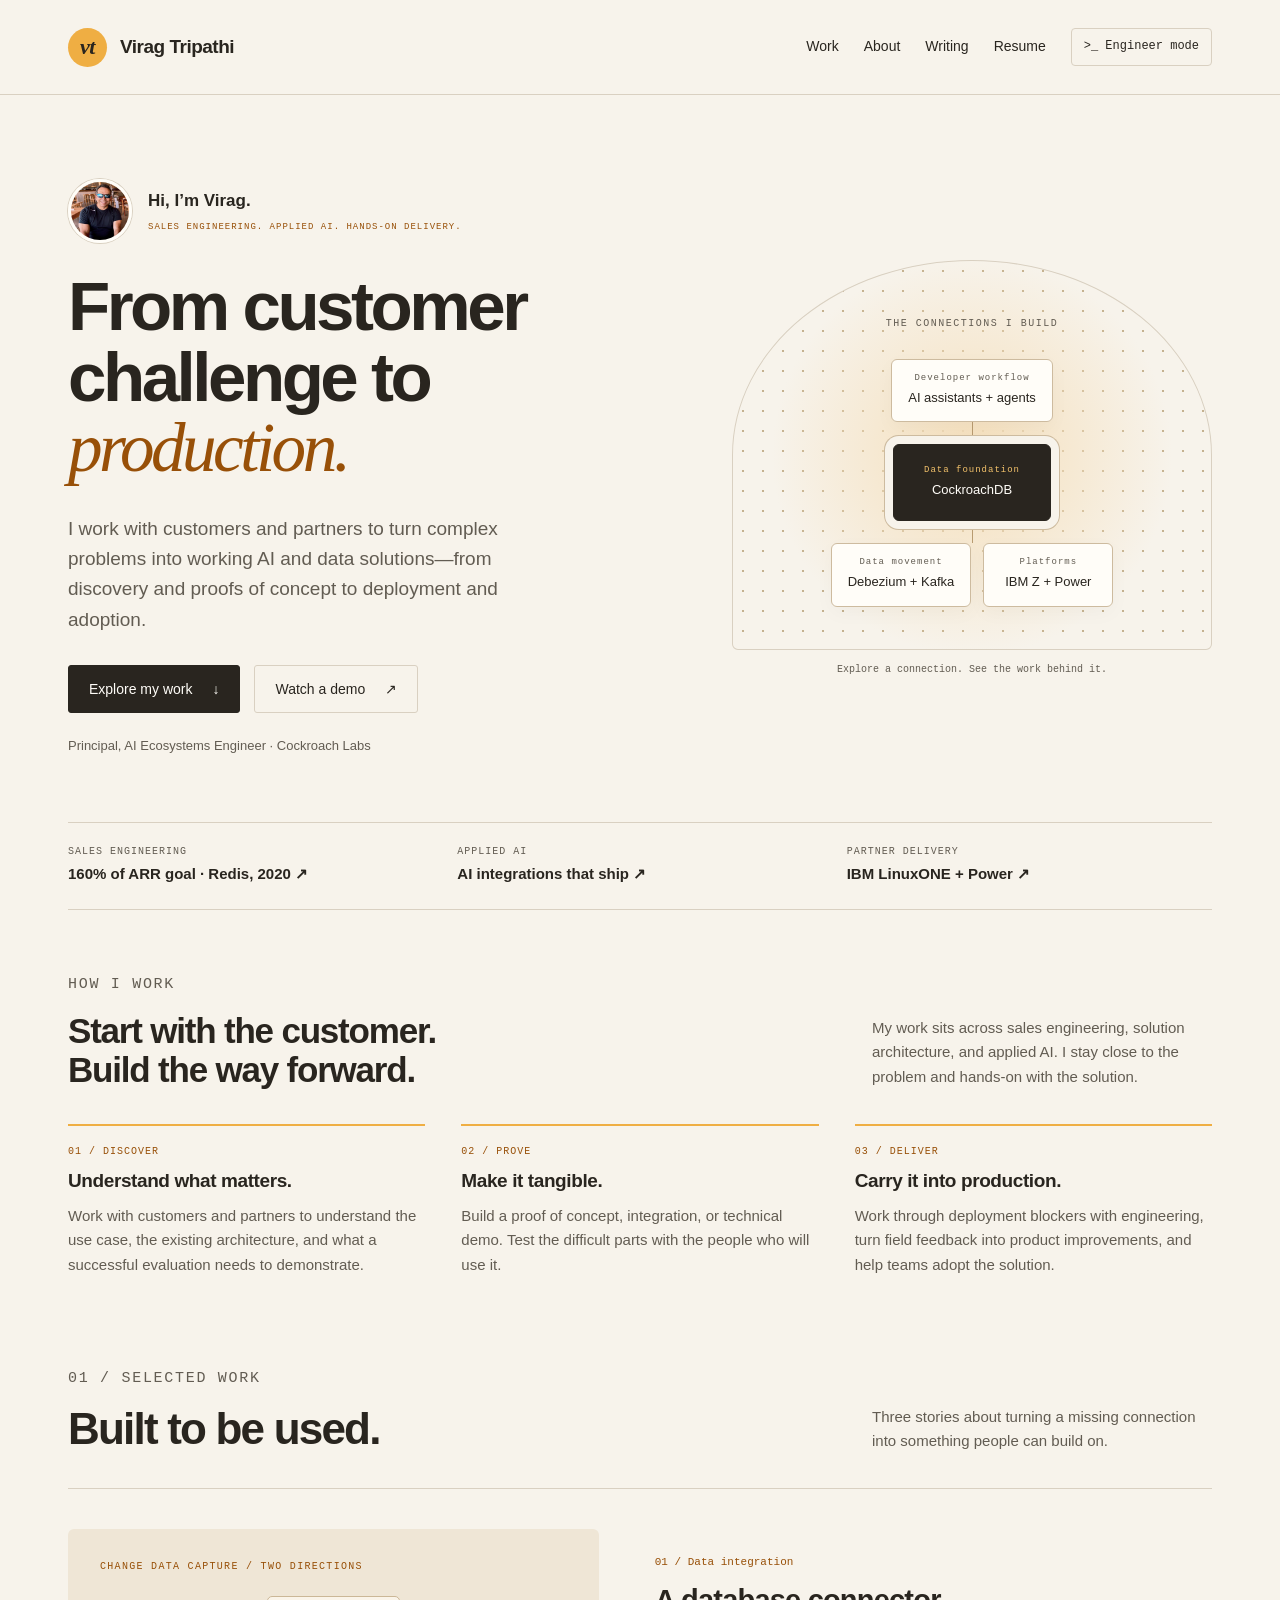
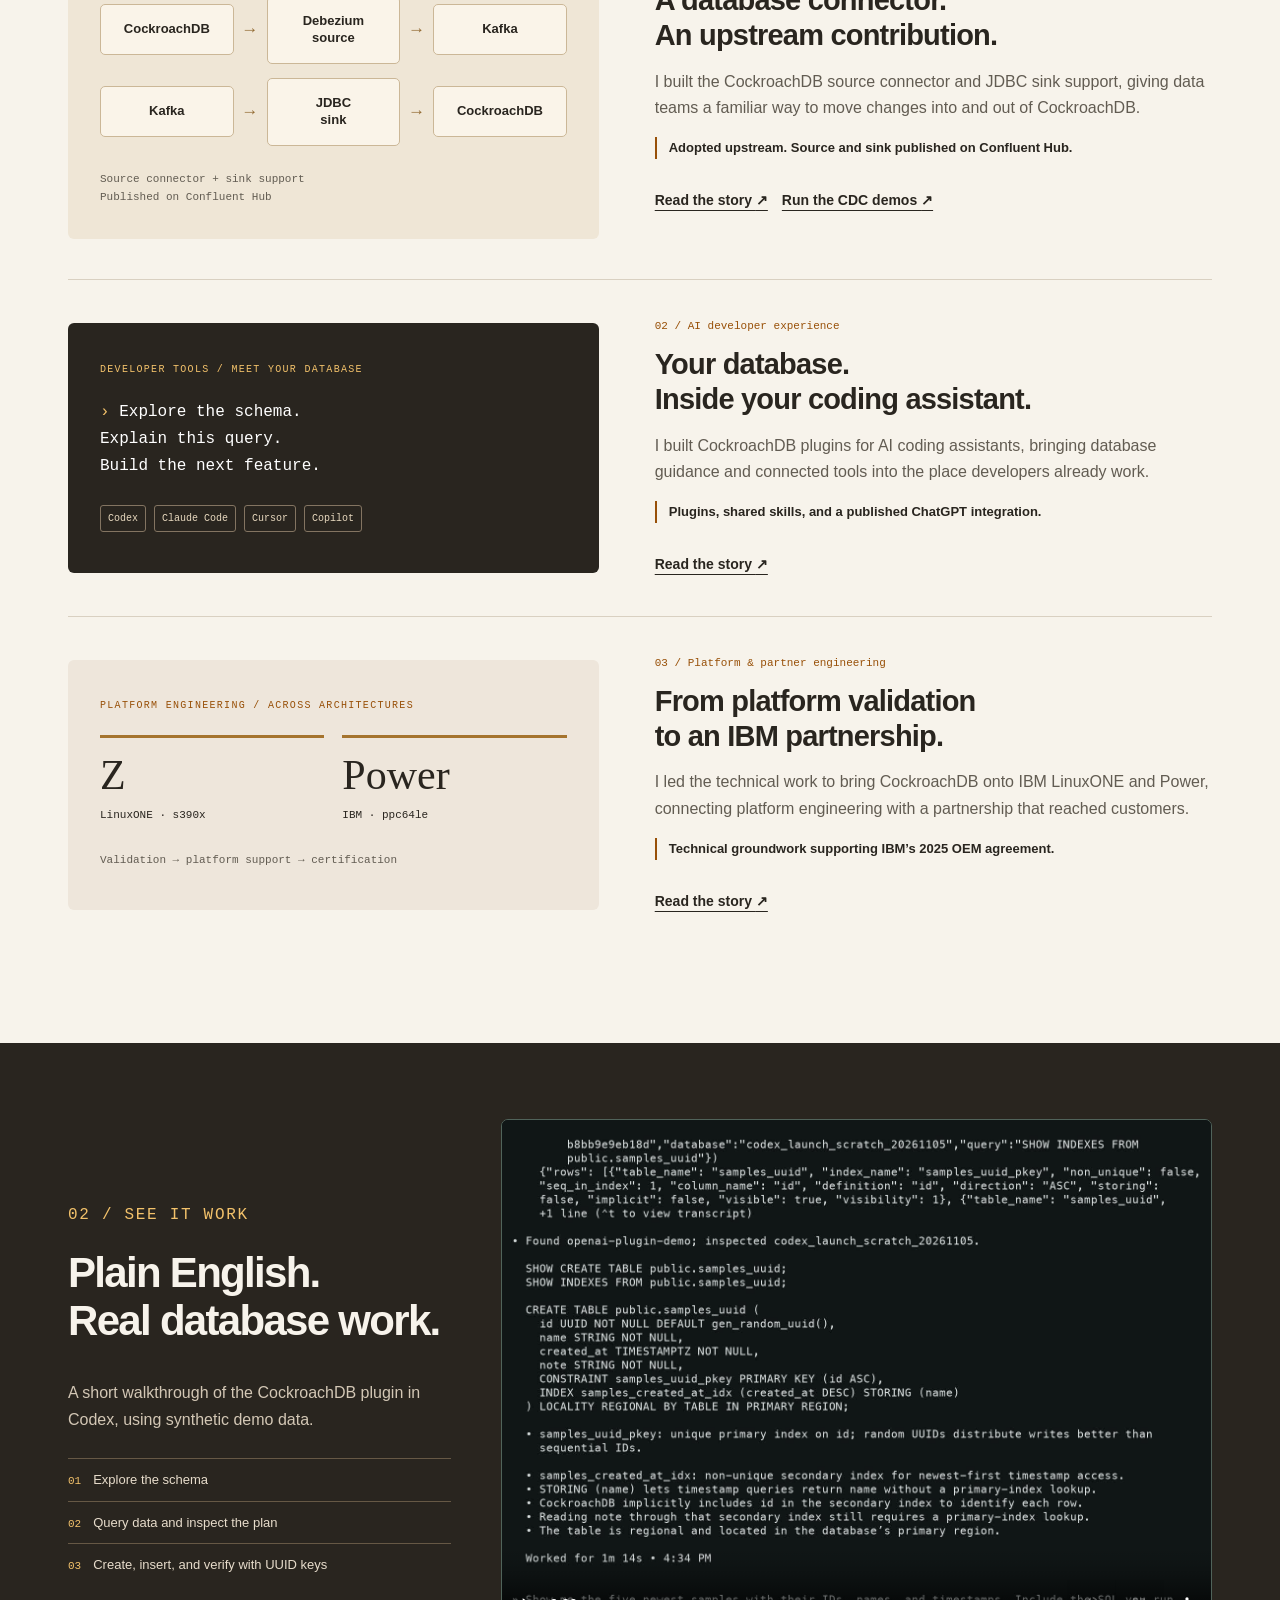
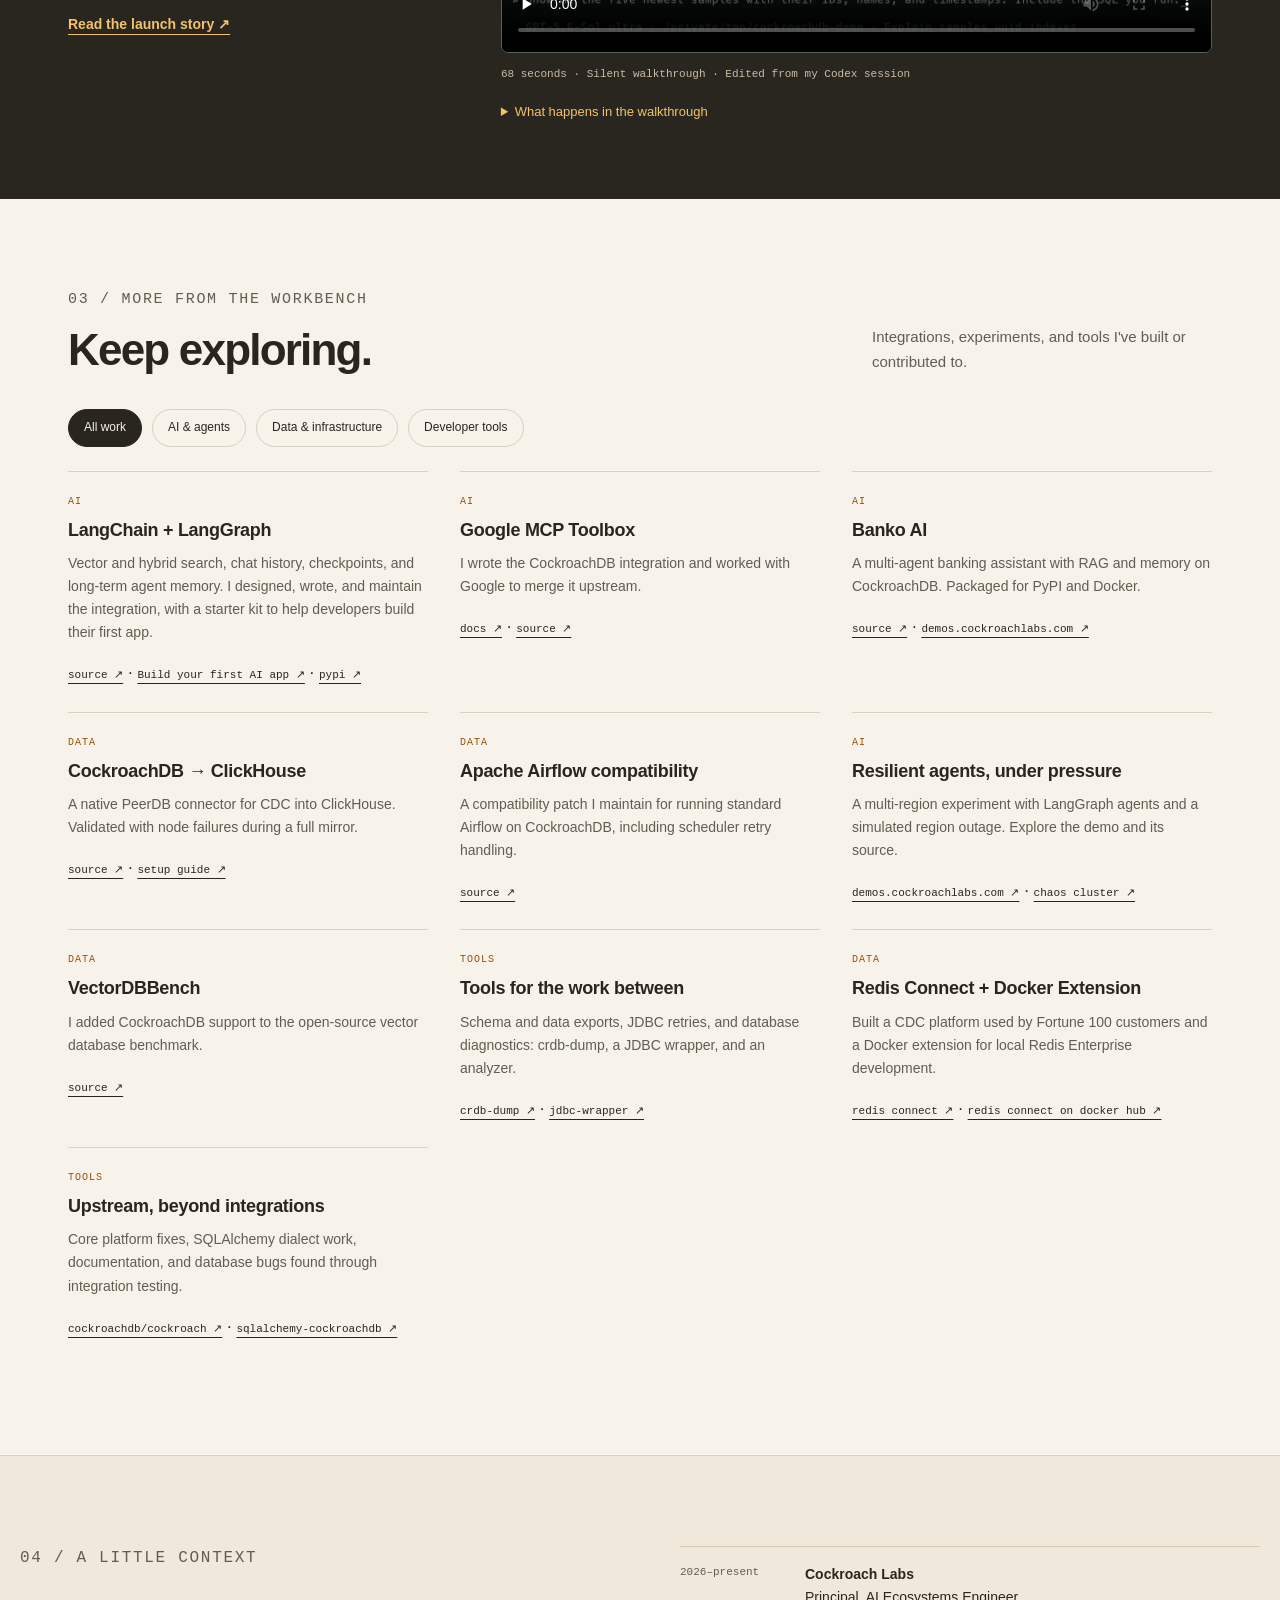
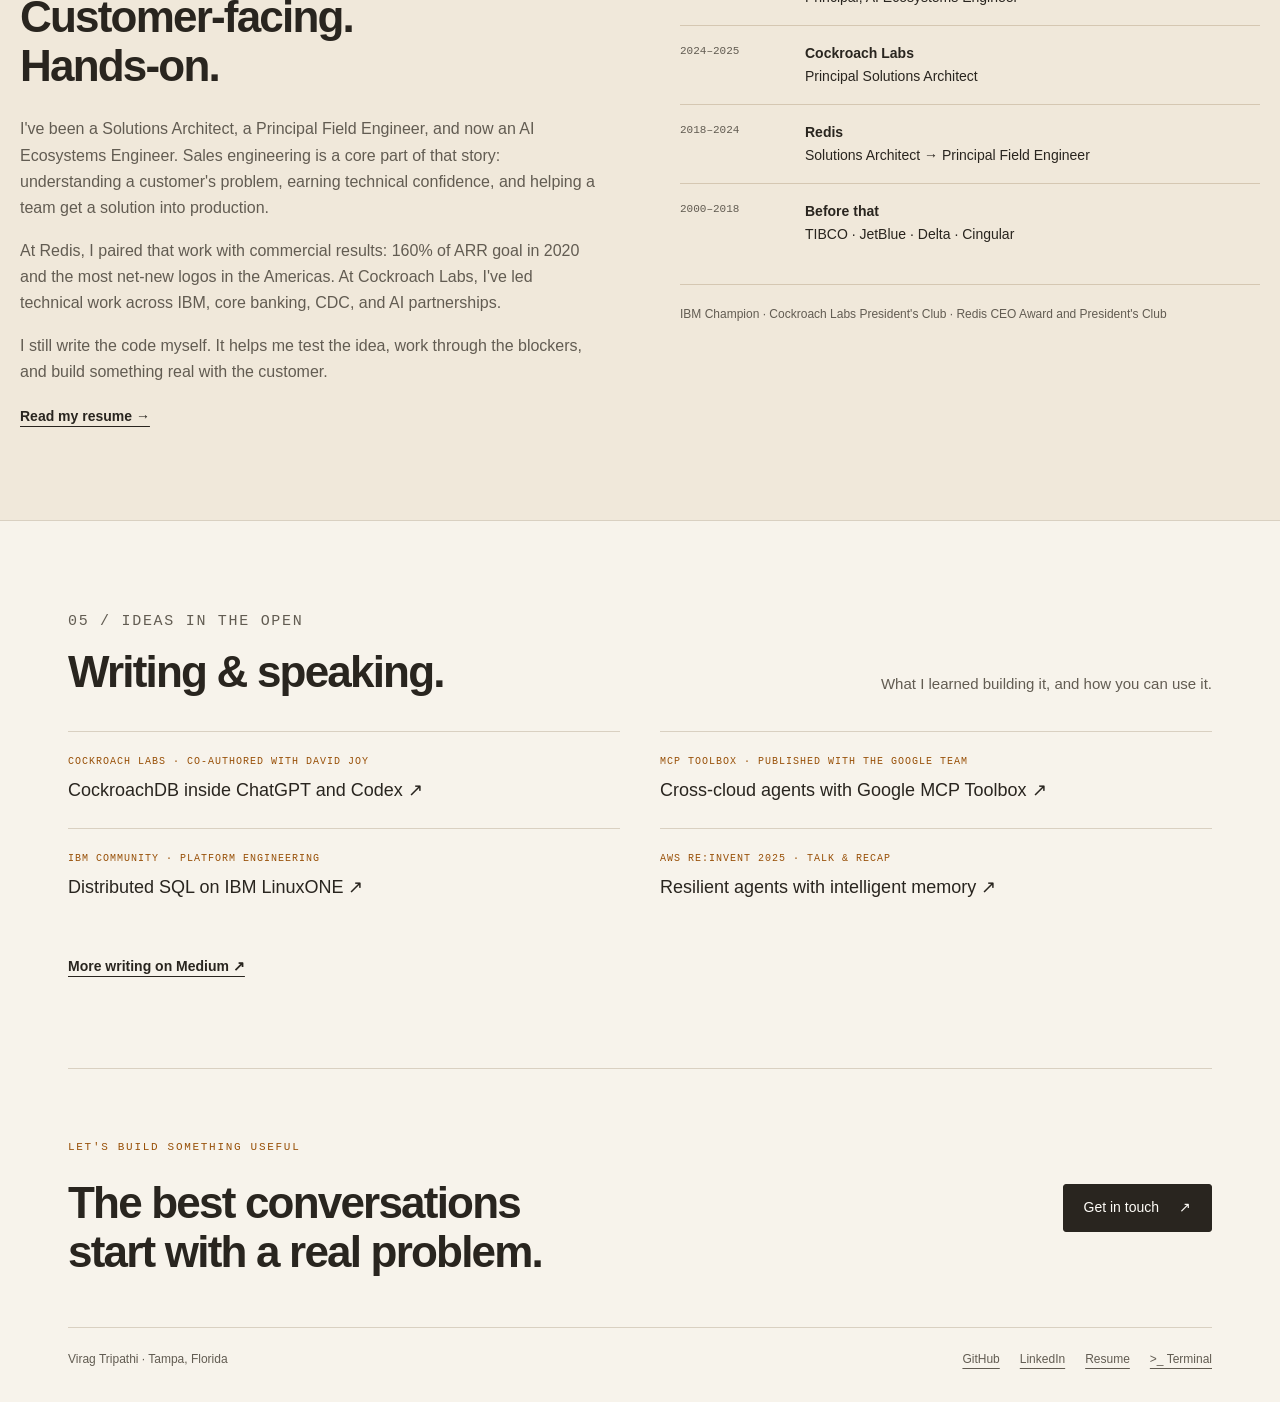
==== commit 2f056cdb: "feat: add AI starter kit and CDC demo links" ====
--- a/index.html
+++ b/index.html
@@ -151,8 +151,12 @@
 <h3>A database connector.<br>An upstream contribution.</h3>
 <p>I built the CockroachDB source connector and JDBC sink support, giving data teams a familiar way to move changes into and out of CockroachDB.</p>
 <p class="result">Adopted upstream. Source and sink published on Confluent Hub.</p>
+<div class="actions">
 <a href="work/debezium.html">Read the story <span aria-hidden="true">↗</span>
 </a>
+<a href="https://github.com/viragtripathi/debezium-cockroachdb-examples">Run the CDC demos <span aria-hidden="true">↗</span>
+</a>
+</div>
 </div>
 </article>
 <article class="case-row">
@@ -171,8 +175,10 @@
 <h3>Your database.<br>Inside your coding assistant.</h3>
 <p>I built CockroachDB plugins for AI coding assistants, bringing database guidance and connected tools into the place developers already work.</p>
 <p class="result">Plugins, shared skills, and a published ChatGPT integration.</p>
+<div class="actions">
 <a href="work/ai.html">Read the story <span aria-hidden="true">↗</span>
 </a>
+</div>
 </div>
 </article>
 <article class="case-row">
@@ -195,8 +201,10 @@
 <h3>From platform validation<br>to an IBM partnership.</h3>
 <p>I led the technical work to bring CockroachDB onto IBM LinuxONE and Power, connecting platform engineering with a partnership that reached customers.</p>
 <p class="result">Technical groundwork supporting IBM’s 2025 OEM agreement.</p>
+<div class="actions">
 <a href="work/ibm.html">Read the story <span aria-hidden="true">↗</span>
 </a>
+</div>
 </div>
 </article>
 </section>
@@ -250,9 +258,9 @@
 <article class="archive-item" data-category="AI">
 <span class="tag">AI</span>
 <h3>LangChain + LangGraph</h3>
-<p>Vector and hybrid search, chat history, checkpoints, and long-term agent memory. I designed, wrote, and maintain the integration.</p>
-<div>
-<a href="https://github.com/cockroachdb/langchain-cockroachdb">source ↗</a> · <a href="https://pypi.org/project/langchain-cockroachdb/">pypi ↗</a>
+<p>Vector and hybrid search, chat history, checkpoints, and long-term agent memory. I designed, wrote, and maintain the integration, with a starter kit to help developers build their first app.</p>
+<div>
+<a href="https://github.com/cockroachdb/langchain-cockroachdb">source ↗</a> · <a href="https://github.com/viragtripathi/langchain-cockroachdb-hackathon">Build your first AI app ↗</a> · <a href="https://pypi.org/project/langchain-cockroachdb/">pypi ↗</a>
 </div>
 </article>
 <article class="archive-item" data-category="AI">
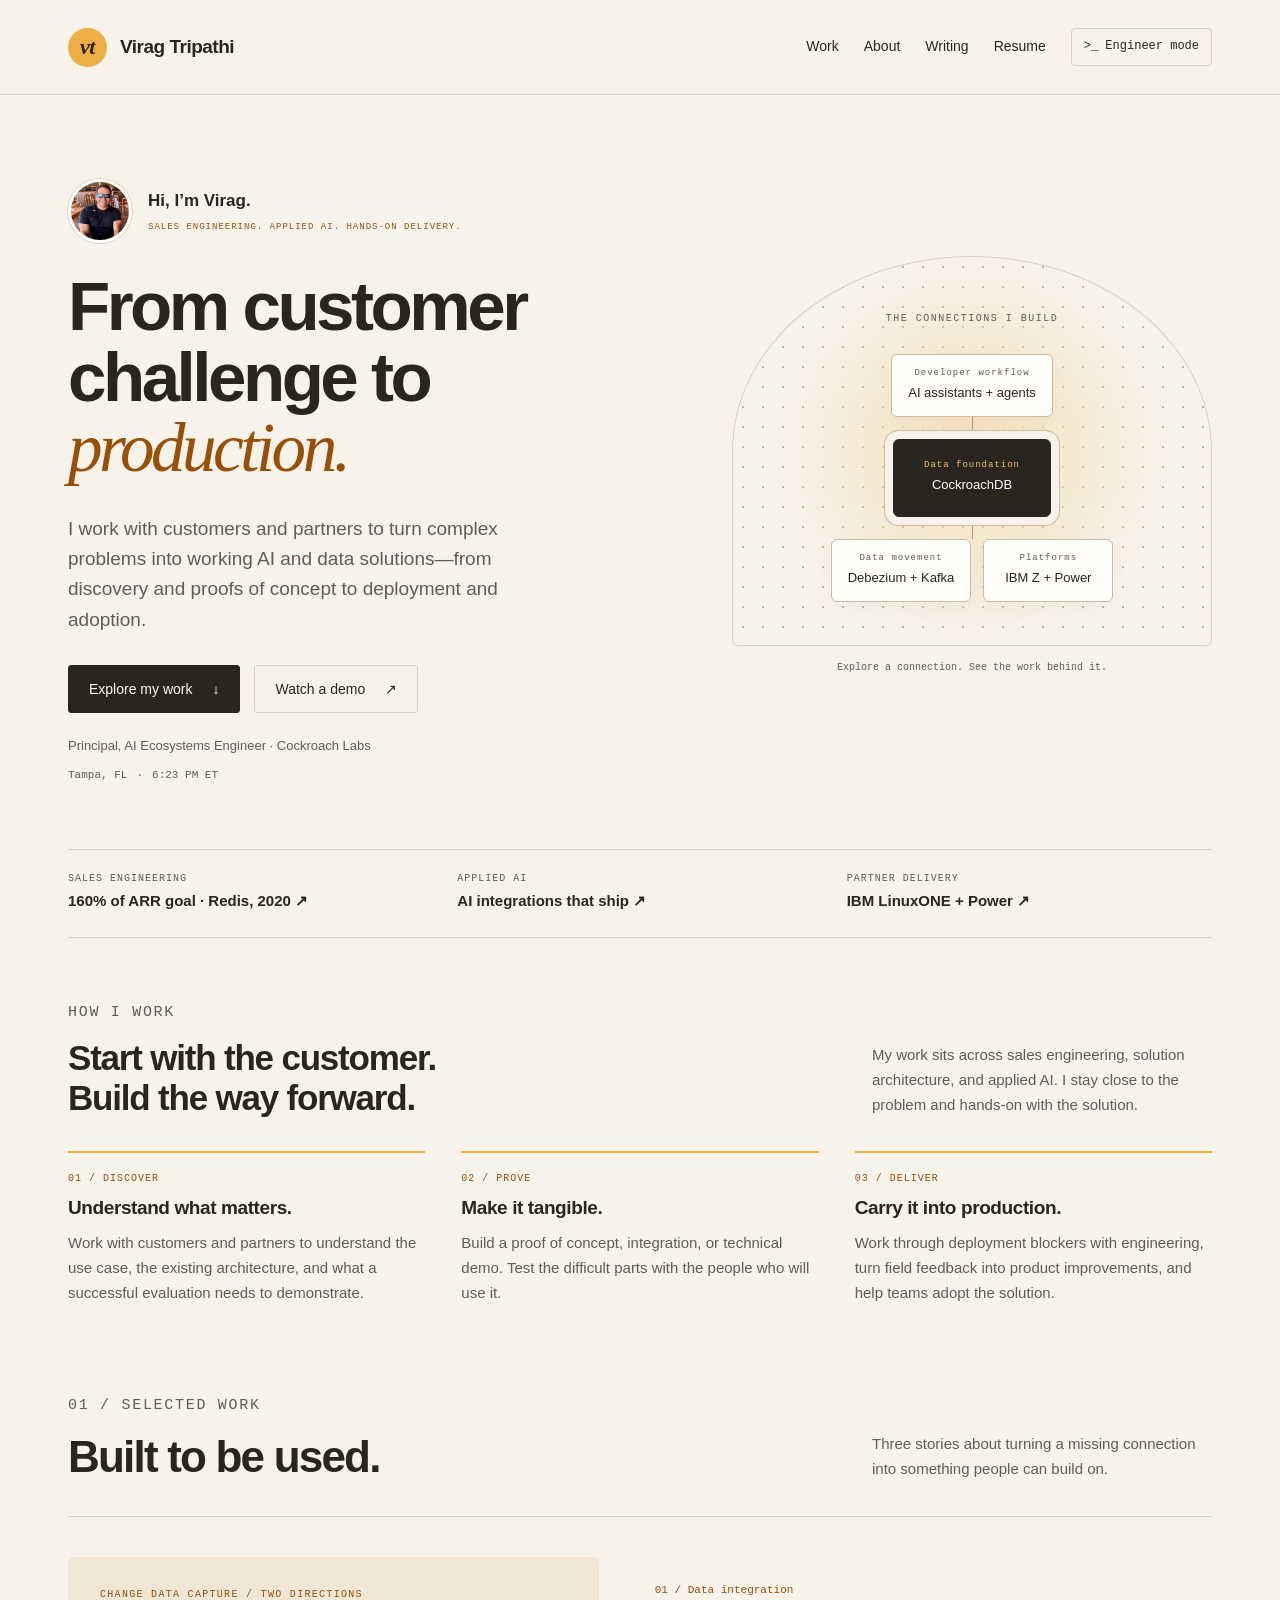
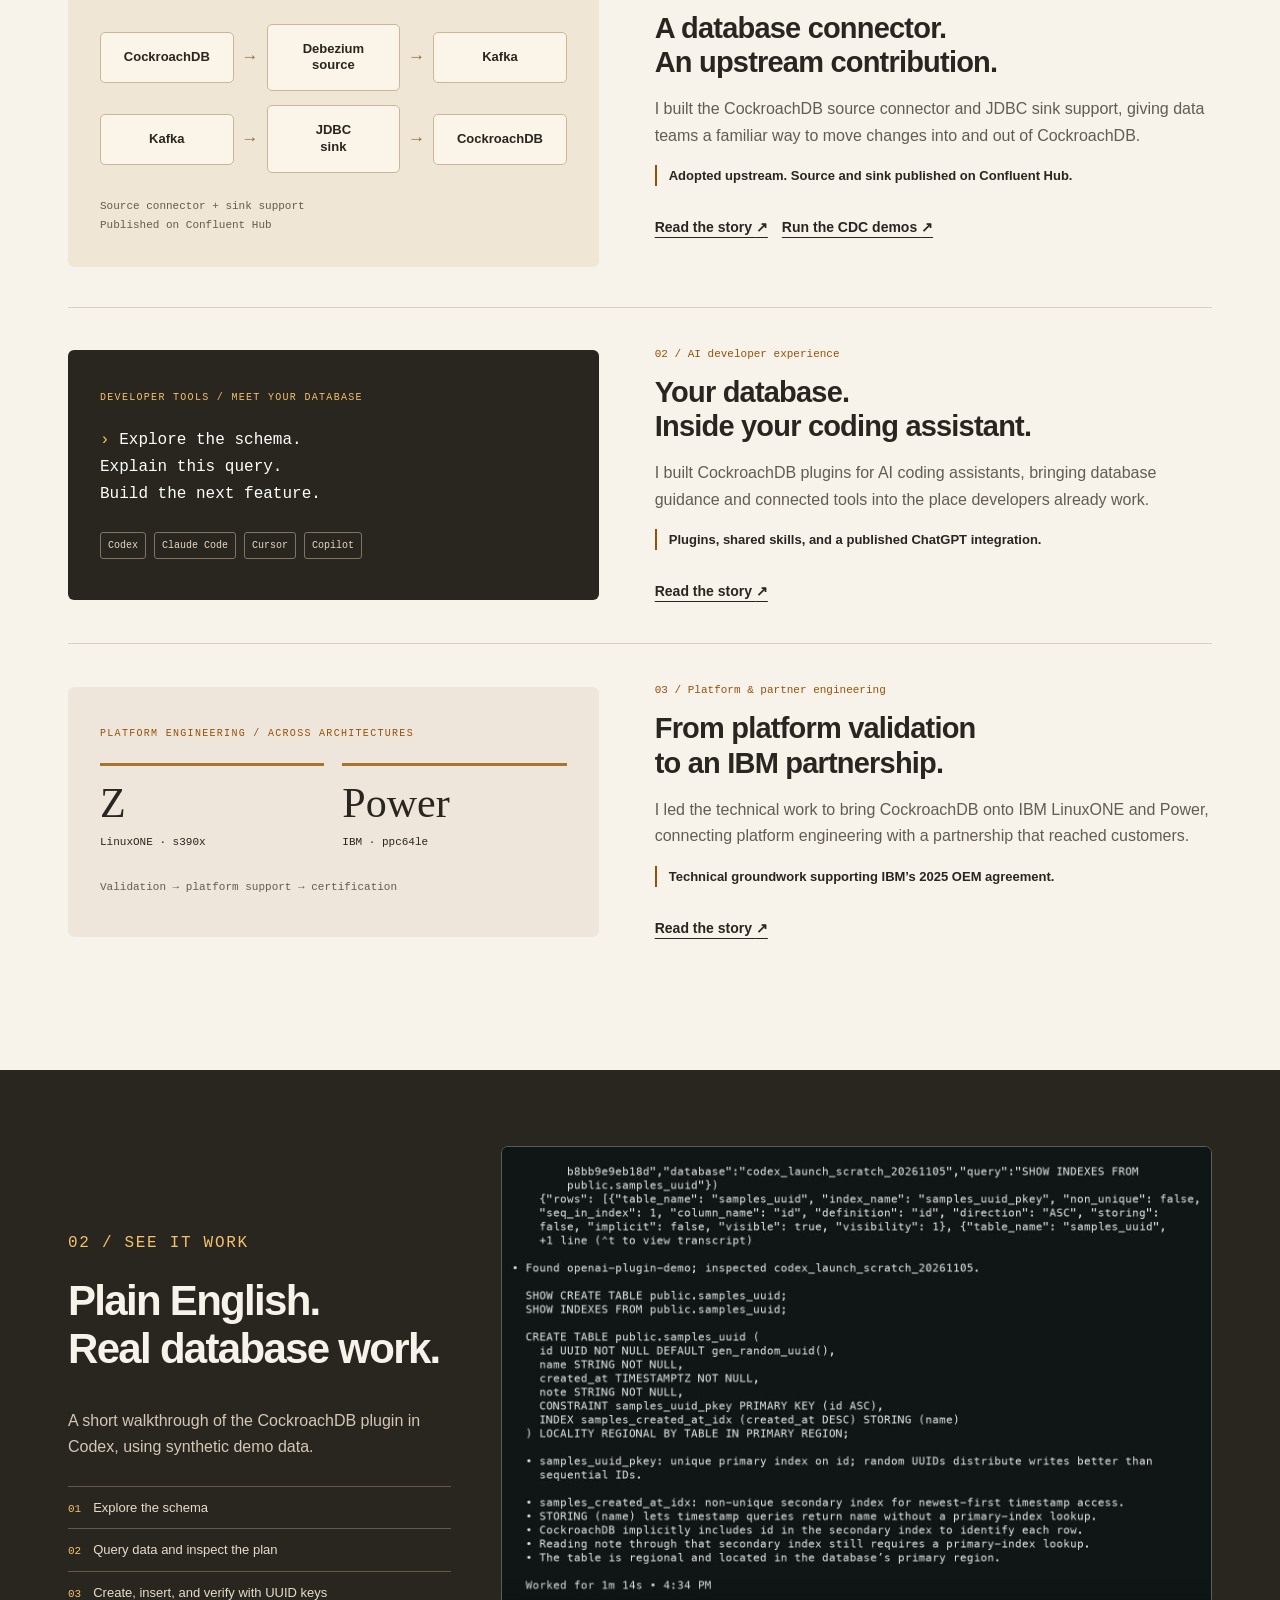
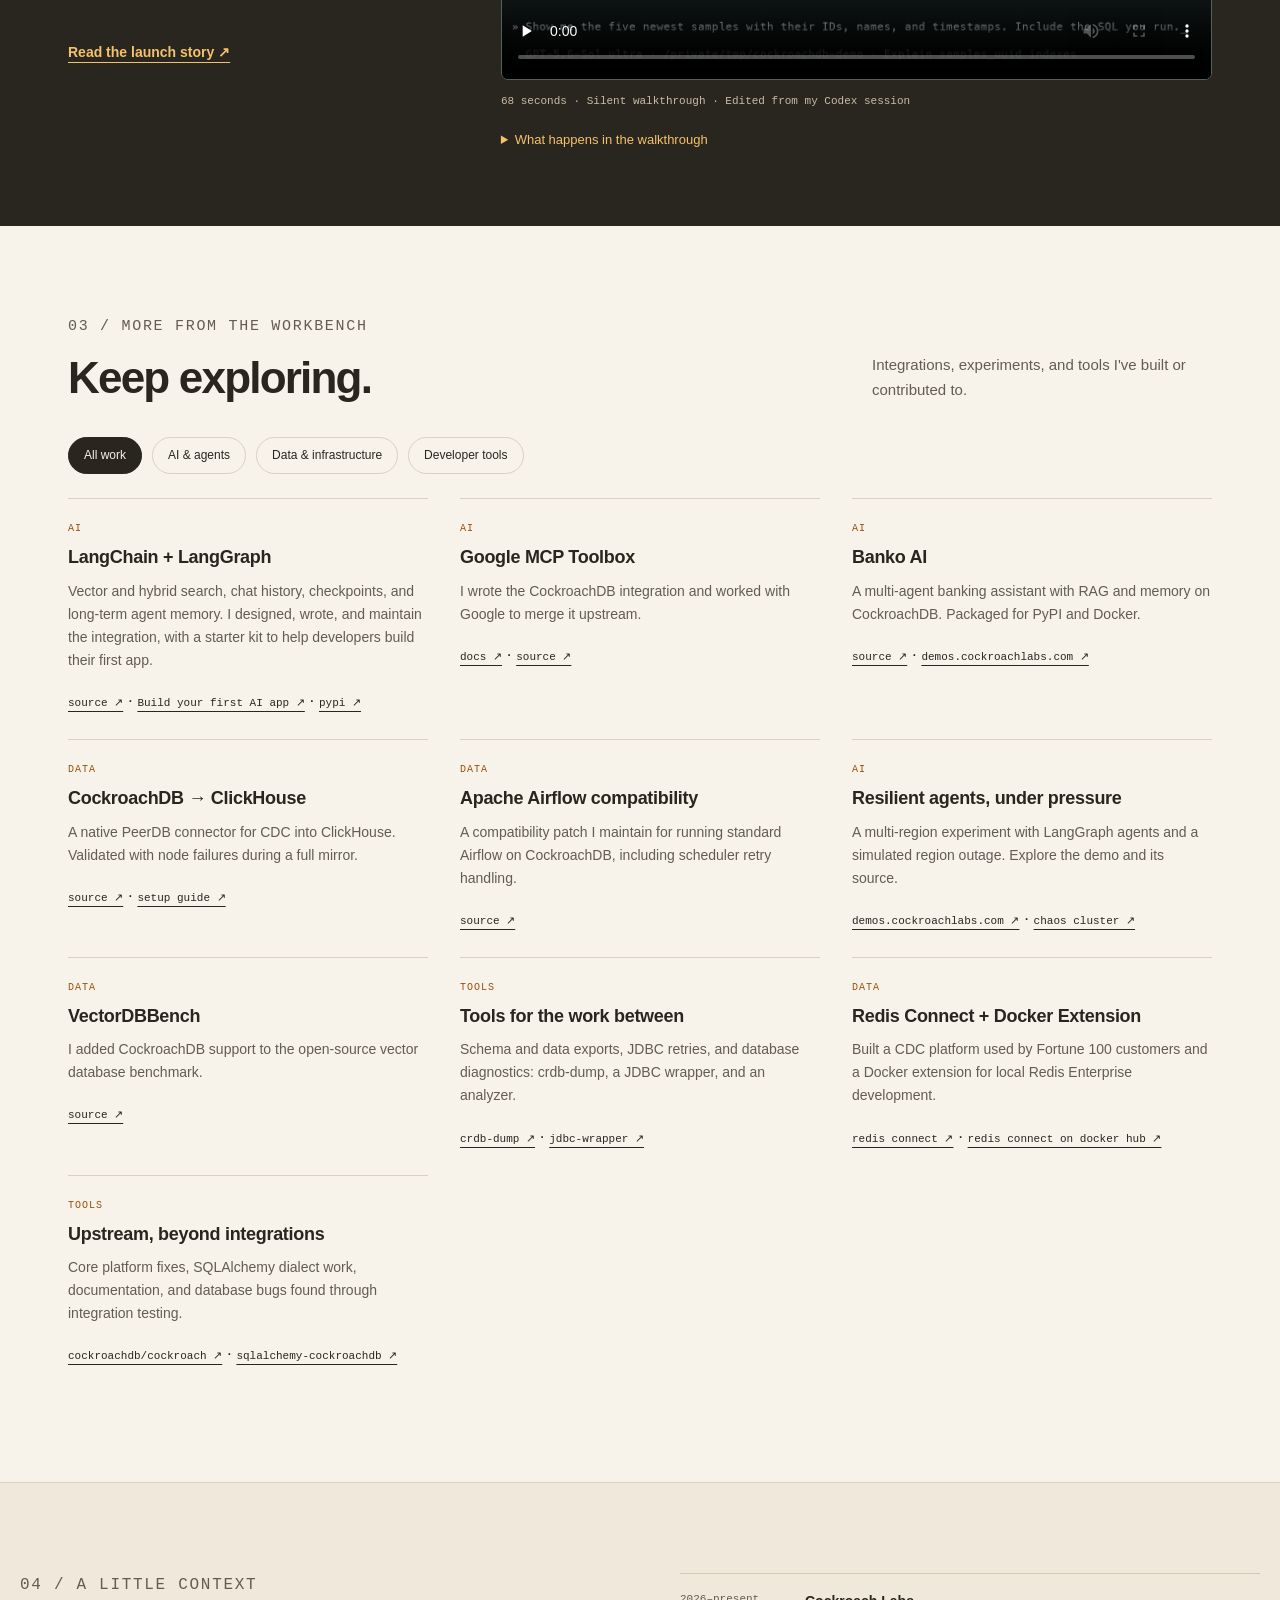
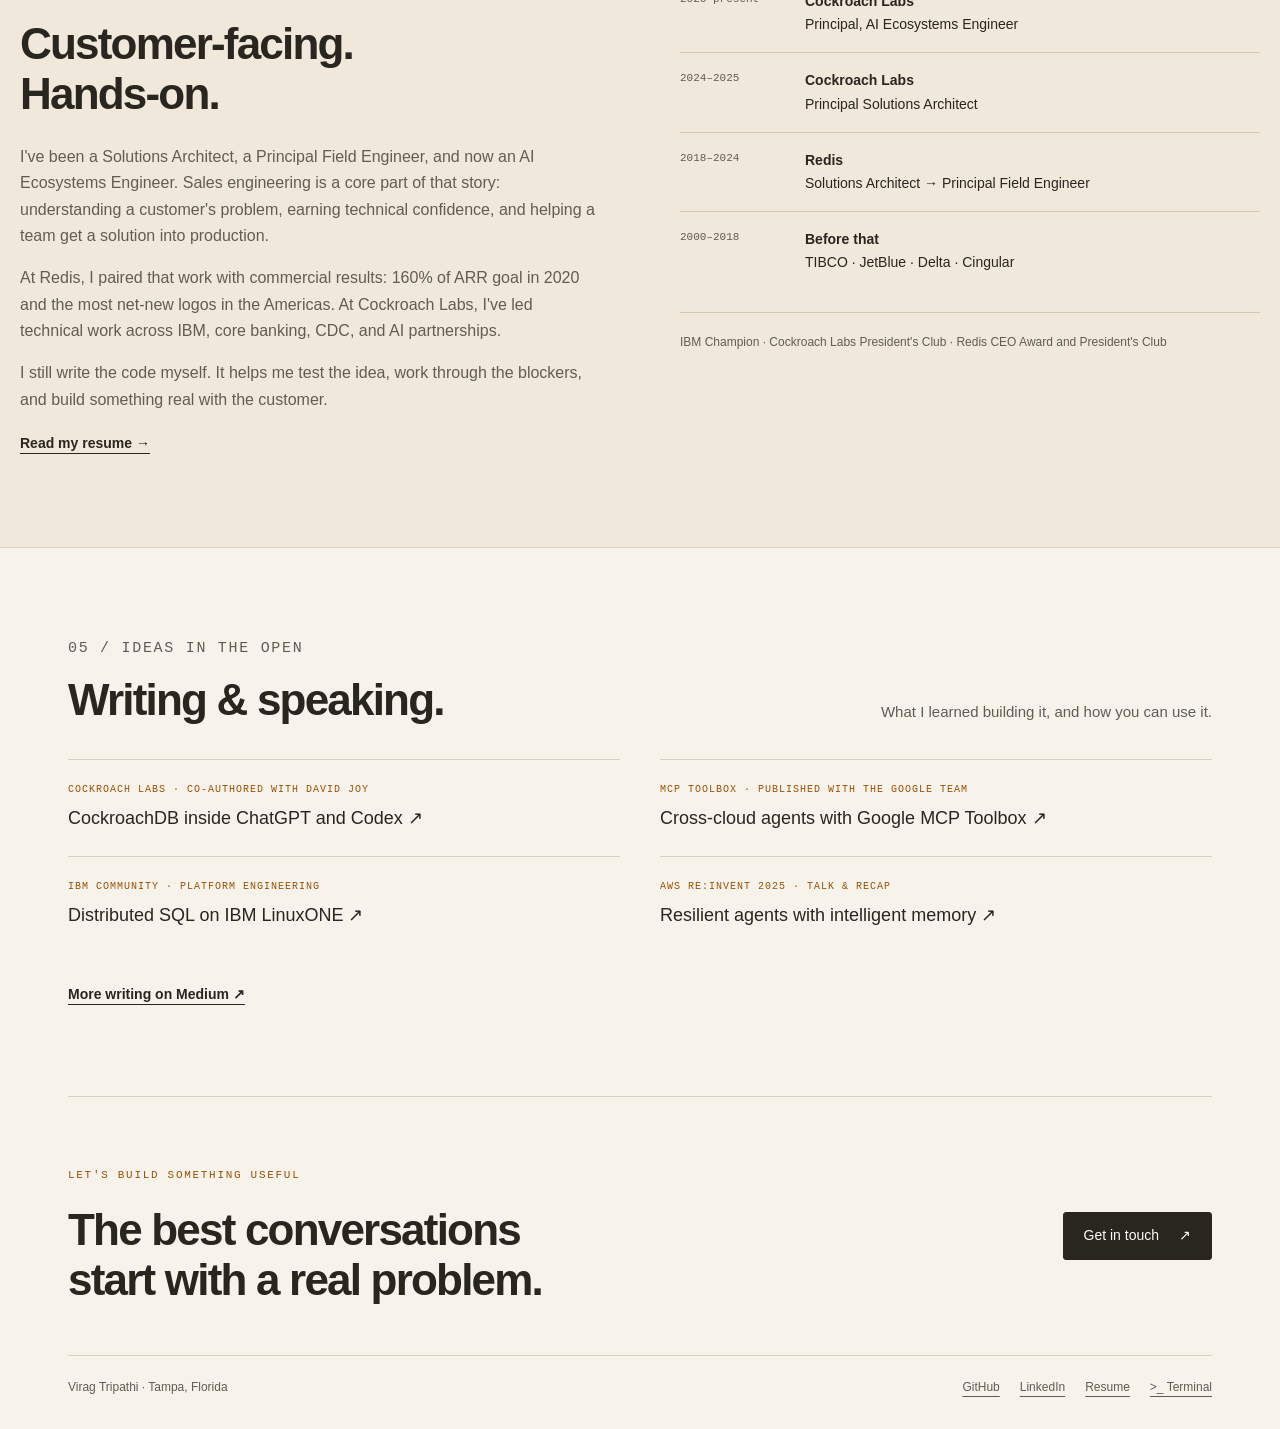
==== commit fdb32537: "feat: publish local clock and connection interactions" ====
--- a/index.html
+++ b/index.html
@@ -59,30 +59,35 @@
 </a>
 </div>
 <p class="hero-role">Principal, AI Ecosystems Engineer · Cockroach Labs</p>
+<p class="local-time">
+<span>Tampa, FL</span>
+<span aria-hidden="true">·</span>
+<span data-local-clock>Eastern Time</span>
+</p>
 </div>
 <div>
 <div class="system-map" aria-label="Explore my work across developer tools, data integration, and IBM platforms">
 <p class="map-label">The connections I build</p>
 <div class="map-row">
-<a class="map-node" href="work/ai.html">
+<a class="map-node" href="work/ai.html" data-connection="ai" data-description="AI assistants and agents: database tools, skills, and memory in the developer workflow." aria-describedby="map-caption">
 <small>Developer workflow</small>AI assistants + agents</a>
 </div>
-<div class="map-lines" aria-hidden="true">
+<div class="map-lines map-line-ai" aria-hidden="true">
 </div>
 <div class="map-row">
-<a class="map-node map-core" href="#work">
+<a class="map-node map-core" href="#work" data-connection="core" data-description="CockroachDB: the distributed SQL foundation connecting these projects." aria-describedby="map-caption">
 <small>Data foundation</small>CockroachDB</a>
 </div>
-<div class="map-lines" aria-hidden="true">
+<div class="map-lines map-line-platforms" aria-hidden="true">
 </div>
 <div class="map-row">
-<a class="map-node" href="work/debezium.html">
+<a class="map-node" href="work/debezium.html" data-connection="data" data-description="Debezium and Kafka: move database changes between systems with runnable CDC examples." aria-describedby="map-caption">
 <small>Data movement</small>Debezium + Kafka</a>
-<a class="map-node" href="work/ibm.html">
+<a class="map-node" href="work/ibm.html" data-connection="ibm" data-description="IBM Z and Power: platform validation, certification, and partner delivery." aria-describedby="map-caption">
 <small>Platforms</small>IBM Z + Power</a>
 </div>
 </div>
-<p class="map-caption">Explore a connection. See the work behind it.</p>
+<p class="map-caption" id="map-caption" role="status" aria-live="polite">Explore a connection. See the work behind it.</p>
 </div>
 </section>
 <div class="proof">
--- a/assets/site.css
+++ b/assets/site.css
@@ -245,3 +245,19 @@
 .field-grid h3{font-size:19px;letter-spacing:-.4px;line-height:1.3;margin-bottom:10px}
 .field-grid p{font-size:15px;line-height:1.65;color:var(--muted);margin-bottom:0}
 @media(max-width:740px){.hero h1{font-size:clamp(40px,10.5vw,68px);letter-spacing:-2px}.field-work{padding-top:42px}.field-work .section-head h2{font-size:31px}.field-grid{grid-template-columns:1fr;gap:24px}.hero-identity .eyebrow{max-width:225px}}
+
+/* Small, useful details in the introduction. */
+.local-time{display:flex;align-items:center;gap:9px;font:11px/1.6 var(--mono);color:var(--muted);margin:10px 0 0}
+[data-local-clock]{font-variant-numeric:tabular-nums;min-width:11ch}
+.map-node{transition:border-color .18s ease,box-shadow .18s ease,background-color .18s ease}
+.map-lines{transition:border-color .18s ease}
+.map-caption{line-height:1.6;min-height:4.8em;max-width:440px;margin:14px auto 0}
+.system-map[data-active="ai"] [data-connection="ai"],
+.system-map[data-active="data"] [data-connection="data"],
+.system-map[data-active="ibm"] [data-connection="ibm"]{border-color:var(--accent);background:#fff5e4;box-shadow:0 0 0 2px #efae4340}
+.system-map[data-active] .map-core{background:var(--accent);border-color:var(--accent);color:var(--white)}
+.system-map[data-active="ai"] .map-line-ai,
+.system-map[data-active="core"] .map-lines,
+.system-map[data-active="data"] .map-line-platforms,
+.system-map[data-active="ibm"] .map-line-platforms{border-color:var(--accent);border-left-width:2px}
+@media(prefers-reduced-motion:reduce){.map-node,.map-lines{transition:none}}
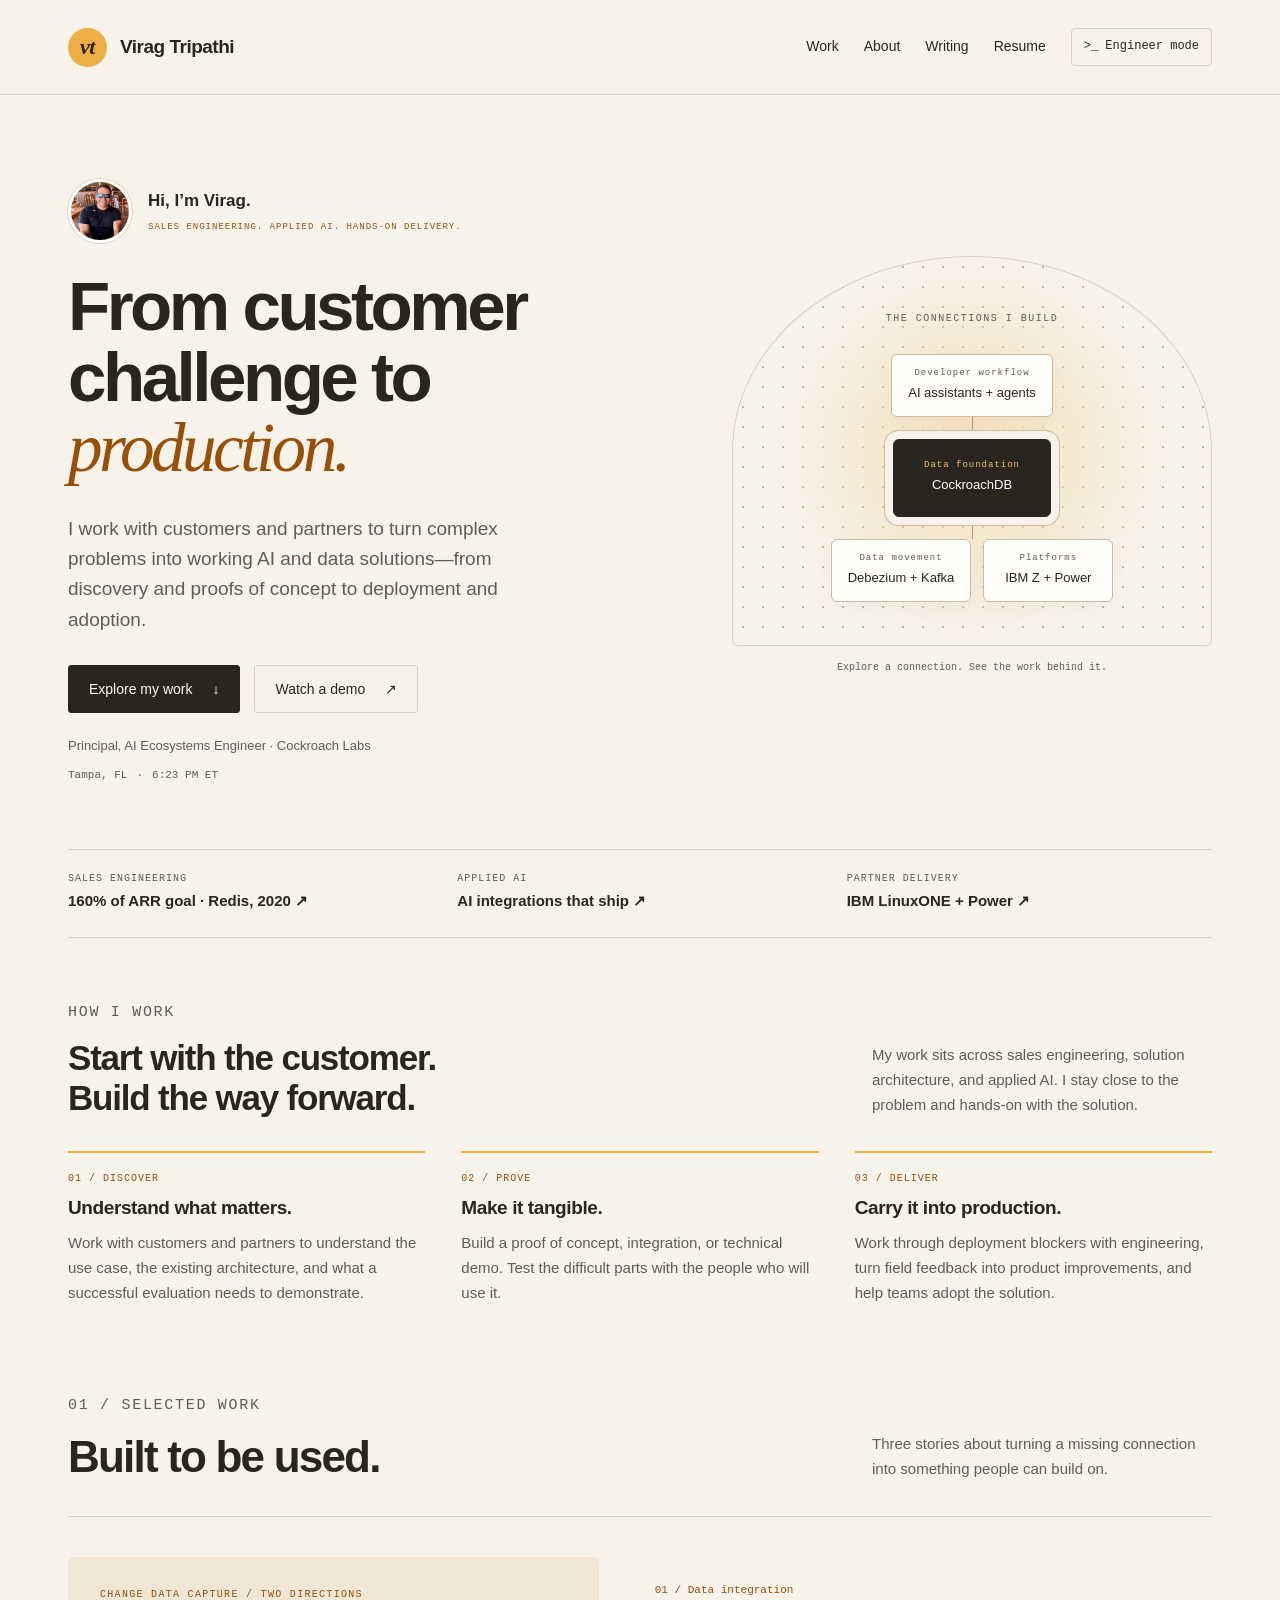
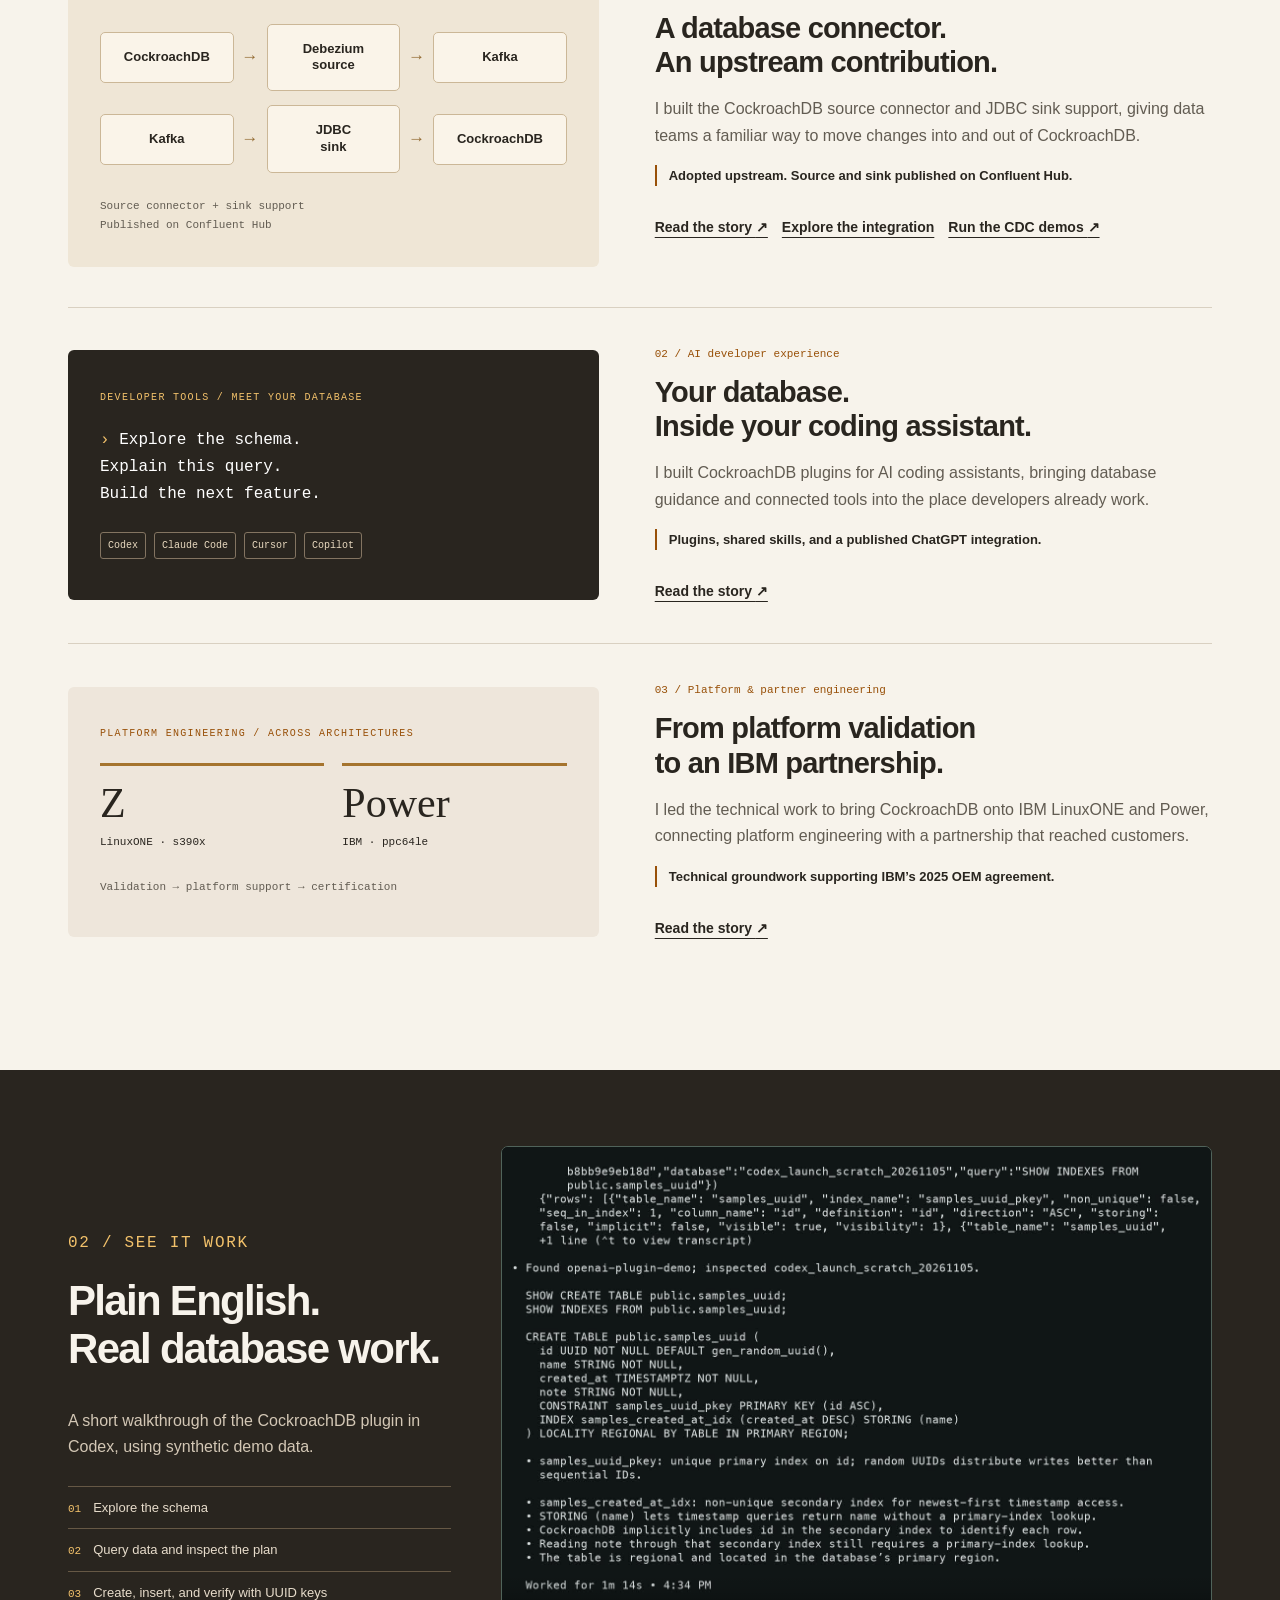
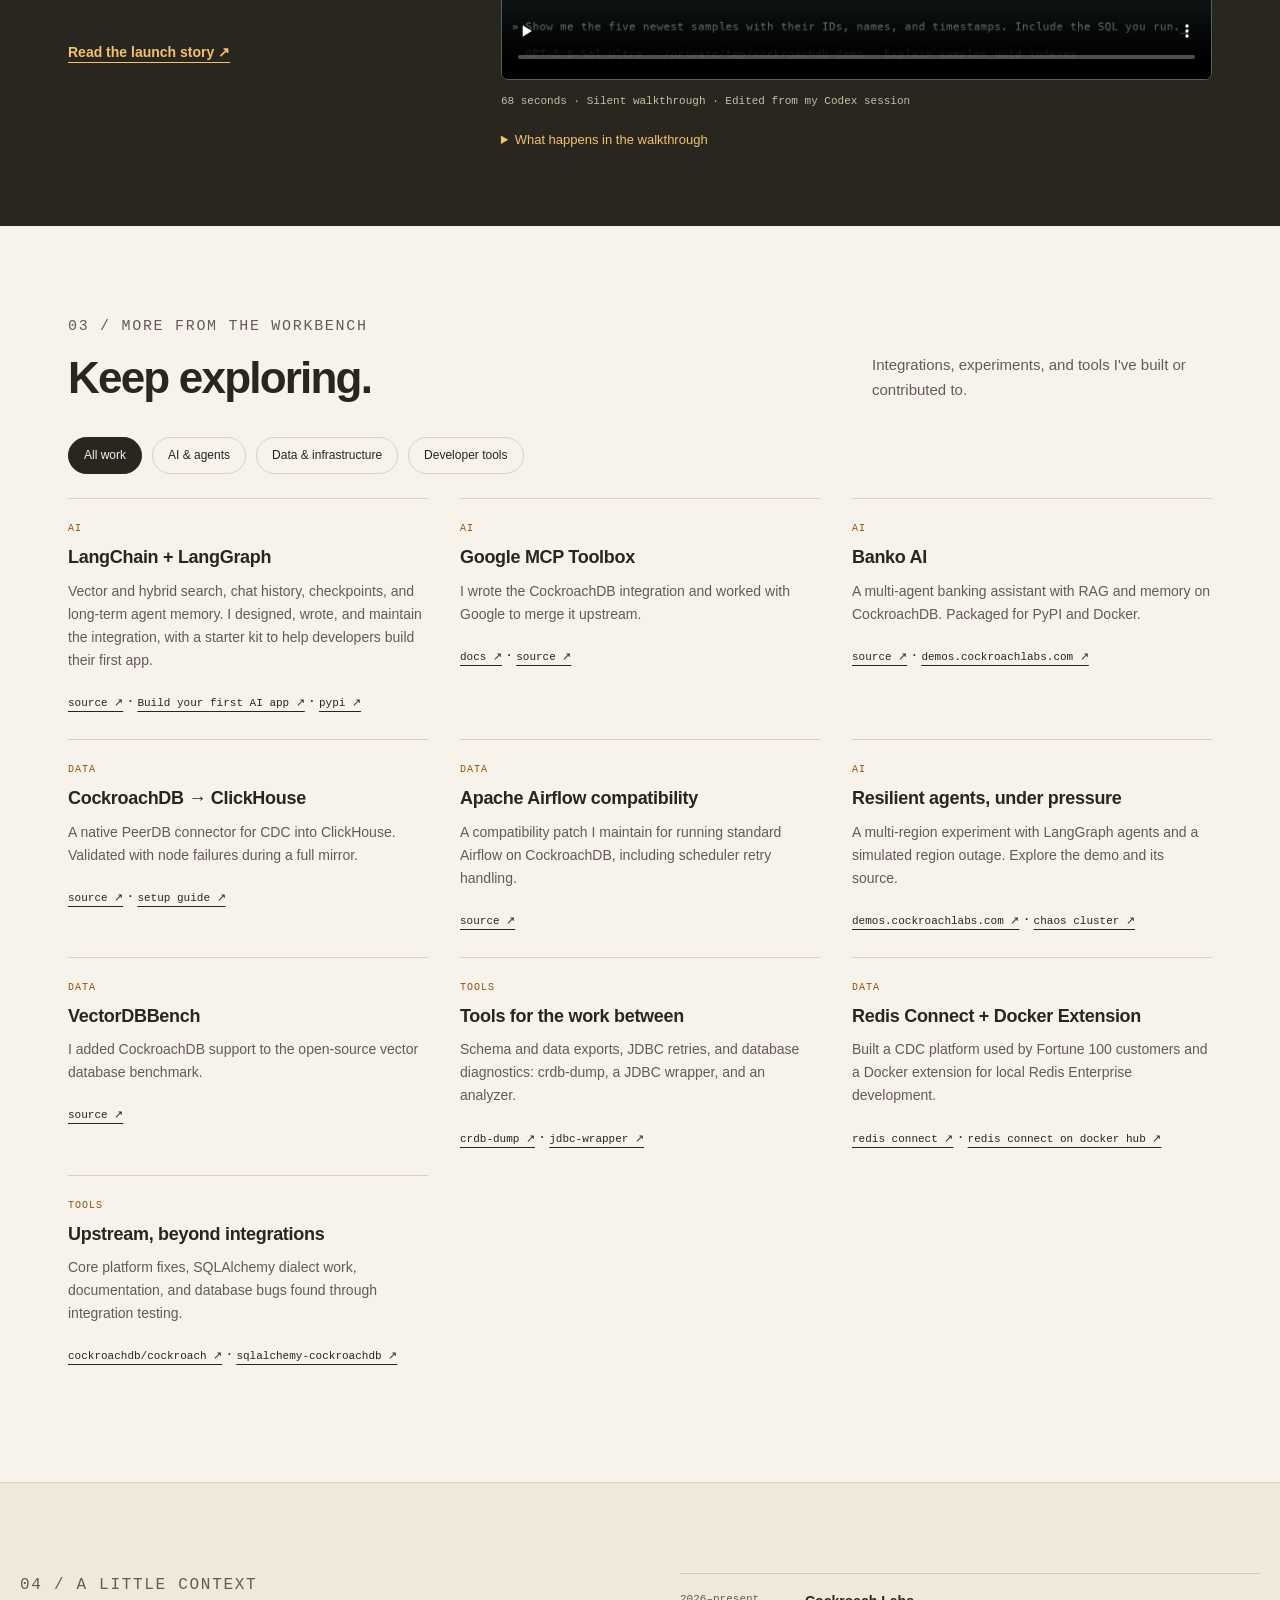
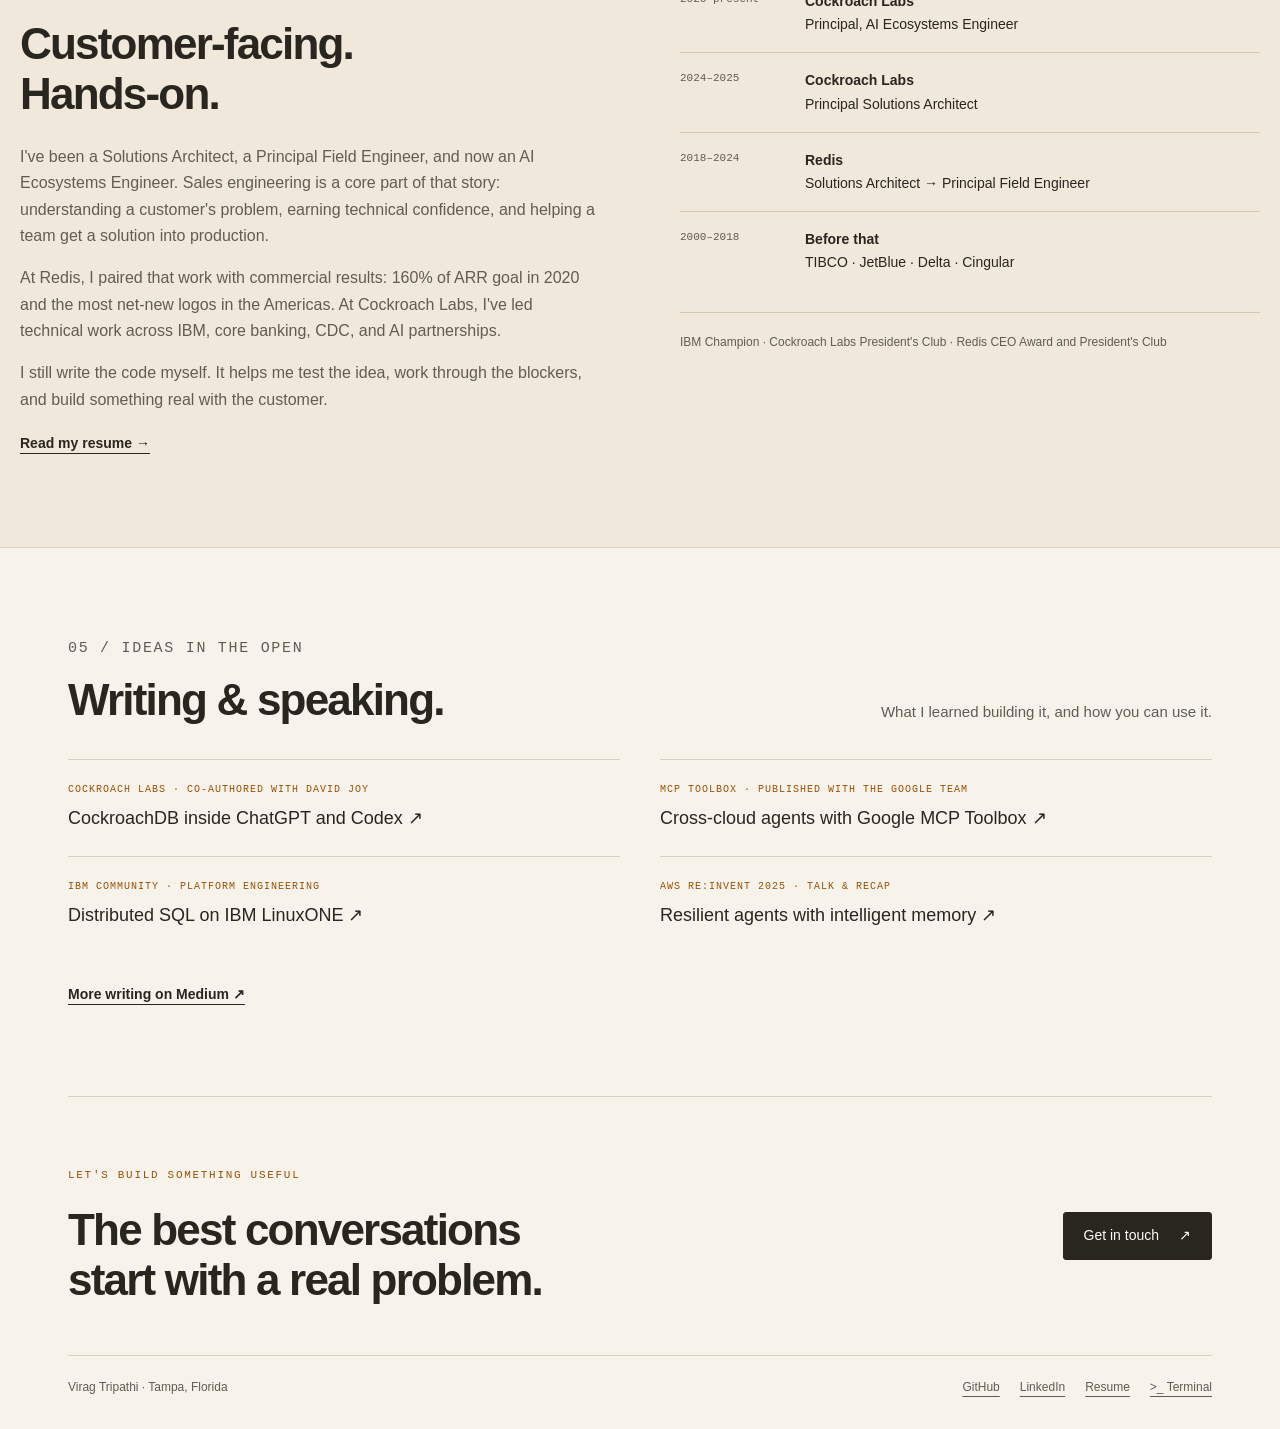
==== commit 90f7edfe: "feat: add interactive Debezium walkthrough" ====
--- a/index.html
+++ b/index.html
@@ -159,6 +159,7 @@
 <div class="actions">
 <a href="work/debezium.html">Read the story <span aria-hidden="true">↗</span>
 </a>
+<a href="work/debezium-explainer.html">Explore the integration</a>
 <a href="https://github.com/viragtripathi/debezium-cockroachdb-examples">Run the CDC demos <span aria-hidden="true">↗</span>
 </a>
 </div>
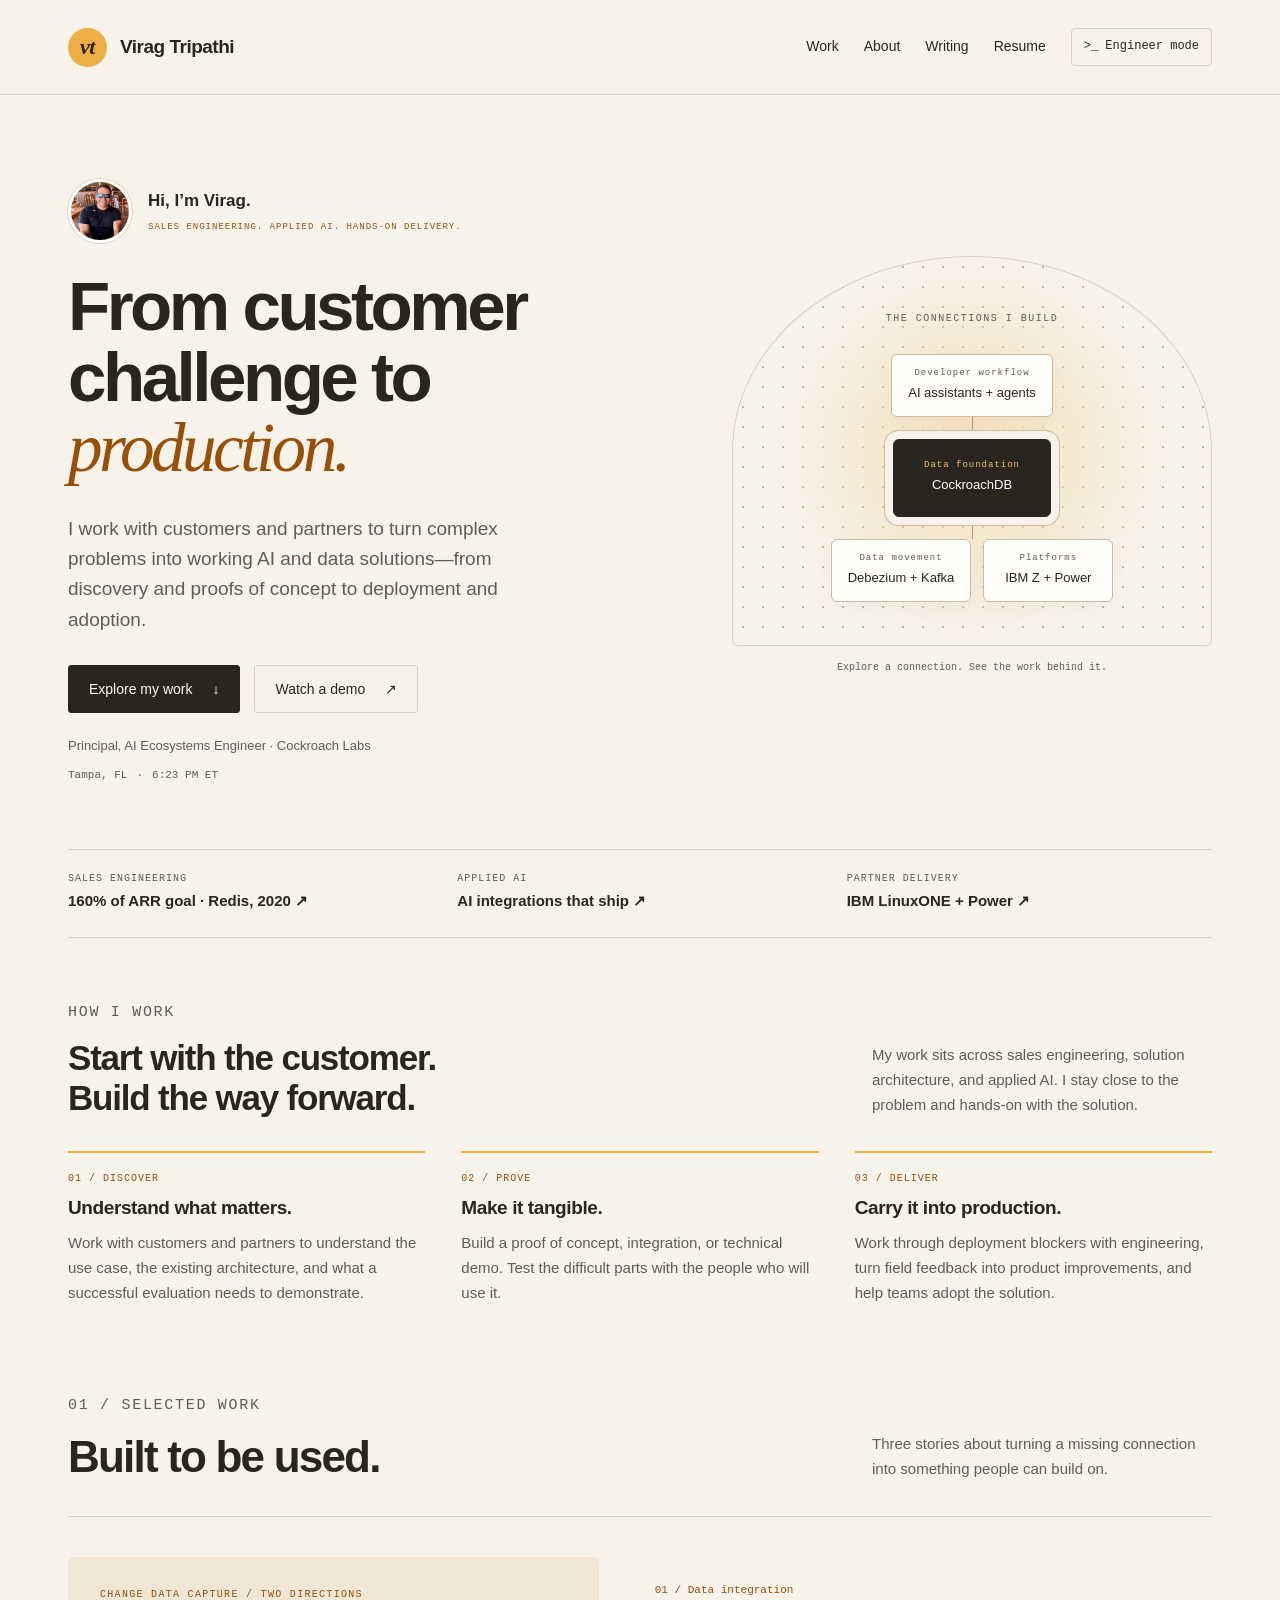
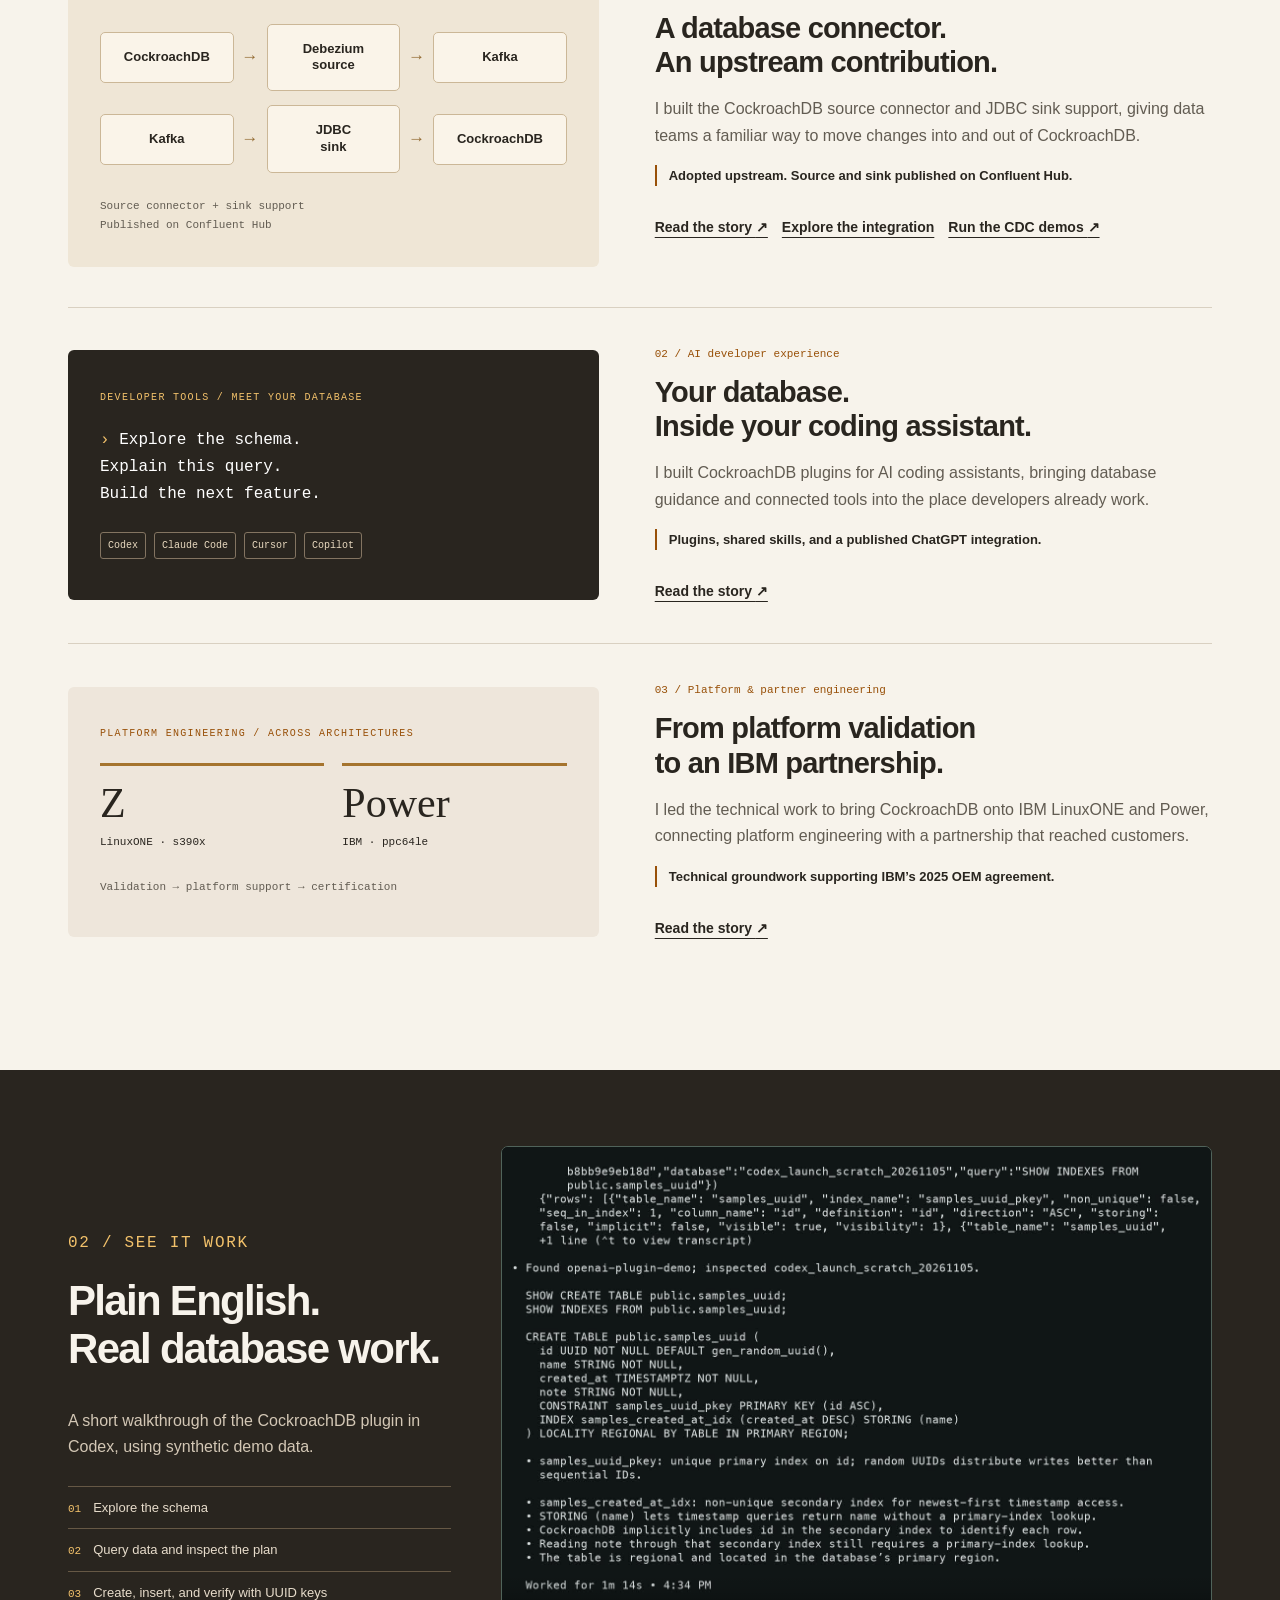
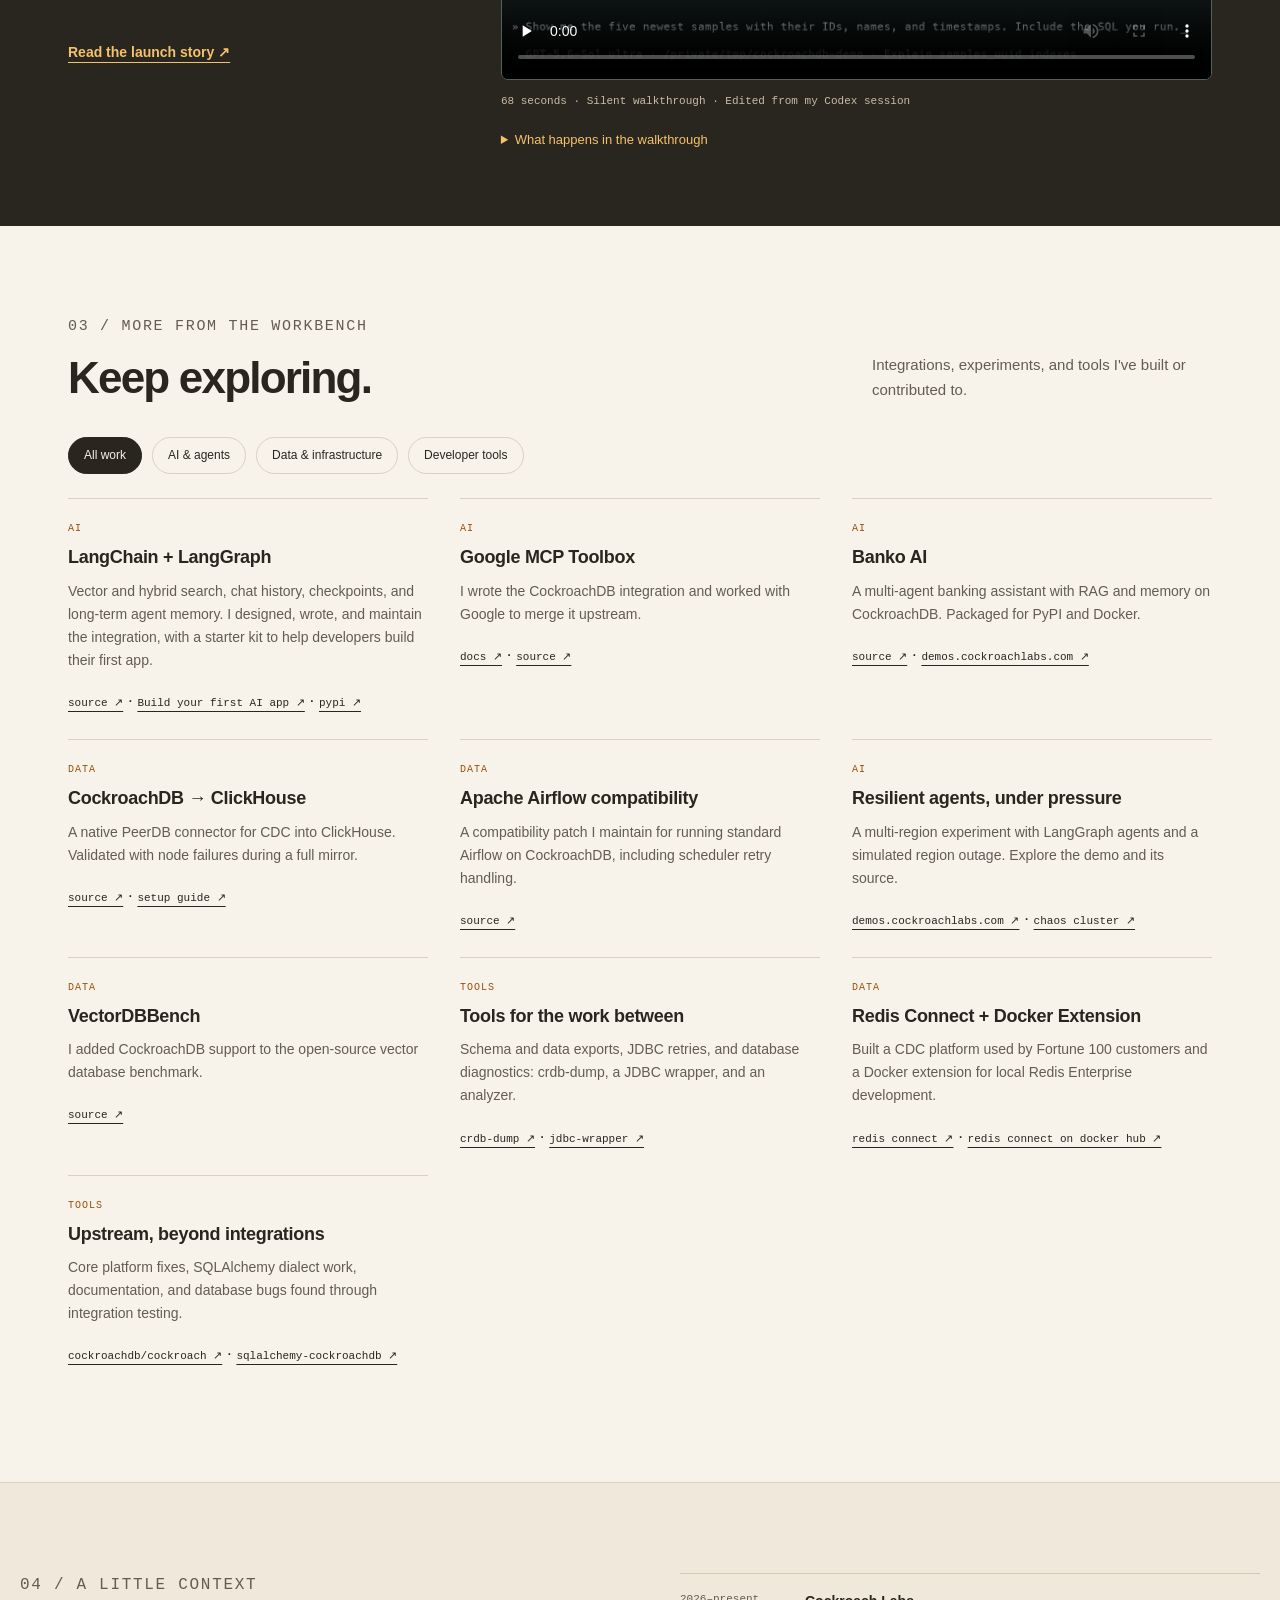
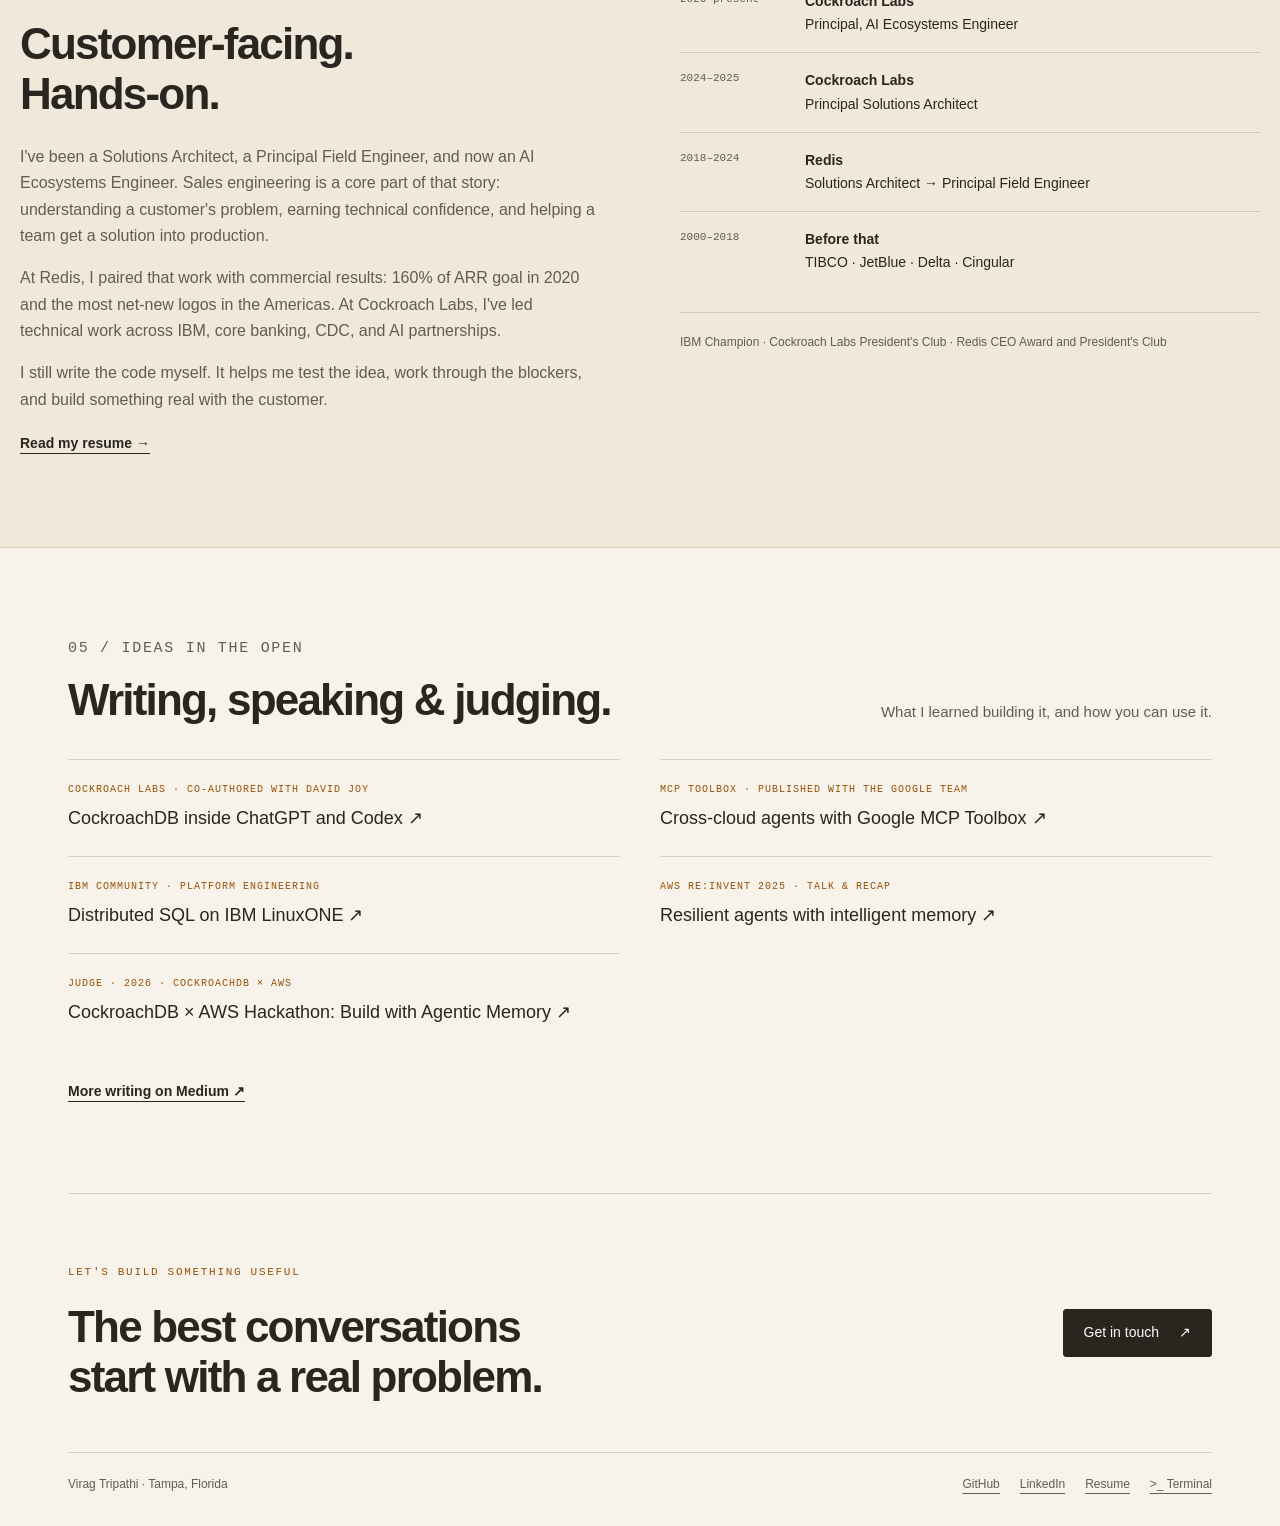
==== commit b35a9f34: "fix: replay resume opening and include hackathon judging" ====
--- a/index.html
+++ b/index.html
@@ -386,7 +386,7 @@
 <div class="section-head">
 <div>
 <p class="eyebrow">05 / Ideas in the open</p>
-<h2>Writing & speaking.</h2>
+<h2>Writing, speaking & judging.</h2>
 </div>
 <p>What I learned building it, and how you can use it.</p>
 </div>
@@ -402,6 +402,9 @@
 </a>
 <a href="https://www.cockroachlabs.com/blog/resilient-genai-agentic-apps-intelligent-memory/">
 <small>AWS re:Invent 2025 · Talk &amp; recap</small>Resilient agents with intelligent memory <span aria-hidden="true">↗</span>
+</a>
+<a href="https://cockroachdb-ai.devpost.com/">
+<small>Judge · 2026 · CockroachDB × AWS</small>CockroachDB × AWS Hackathon: Build with Agentic Memory <span aria-hidden="true">↗</span>
 </a>
 </div>
 <div class="actions">
